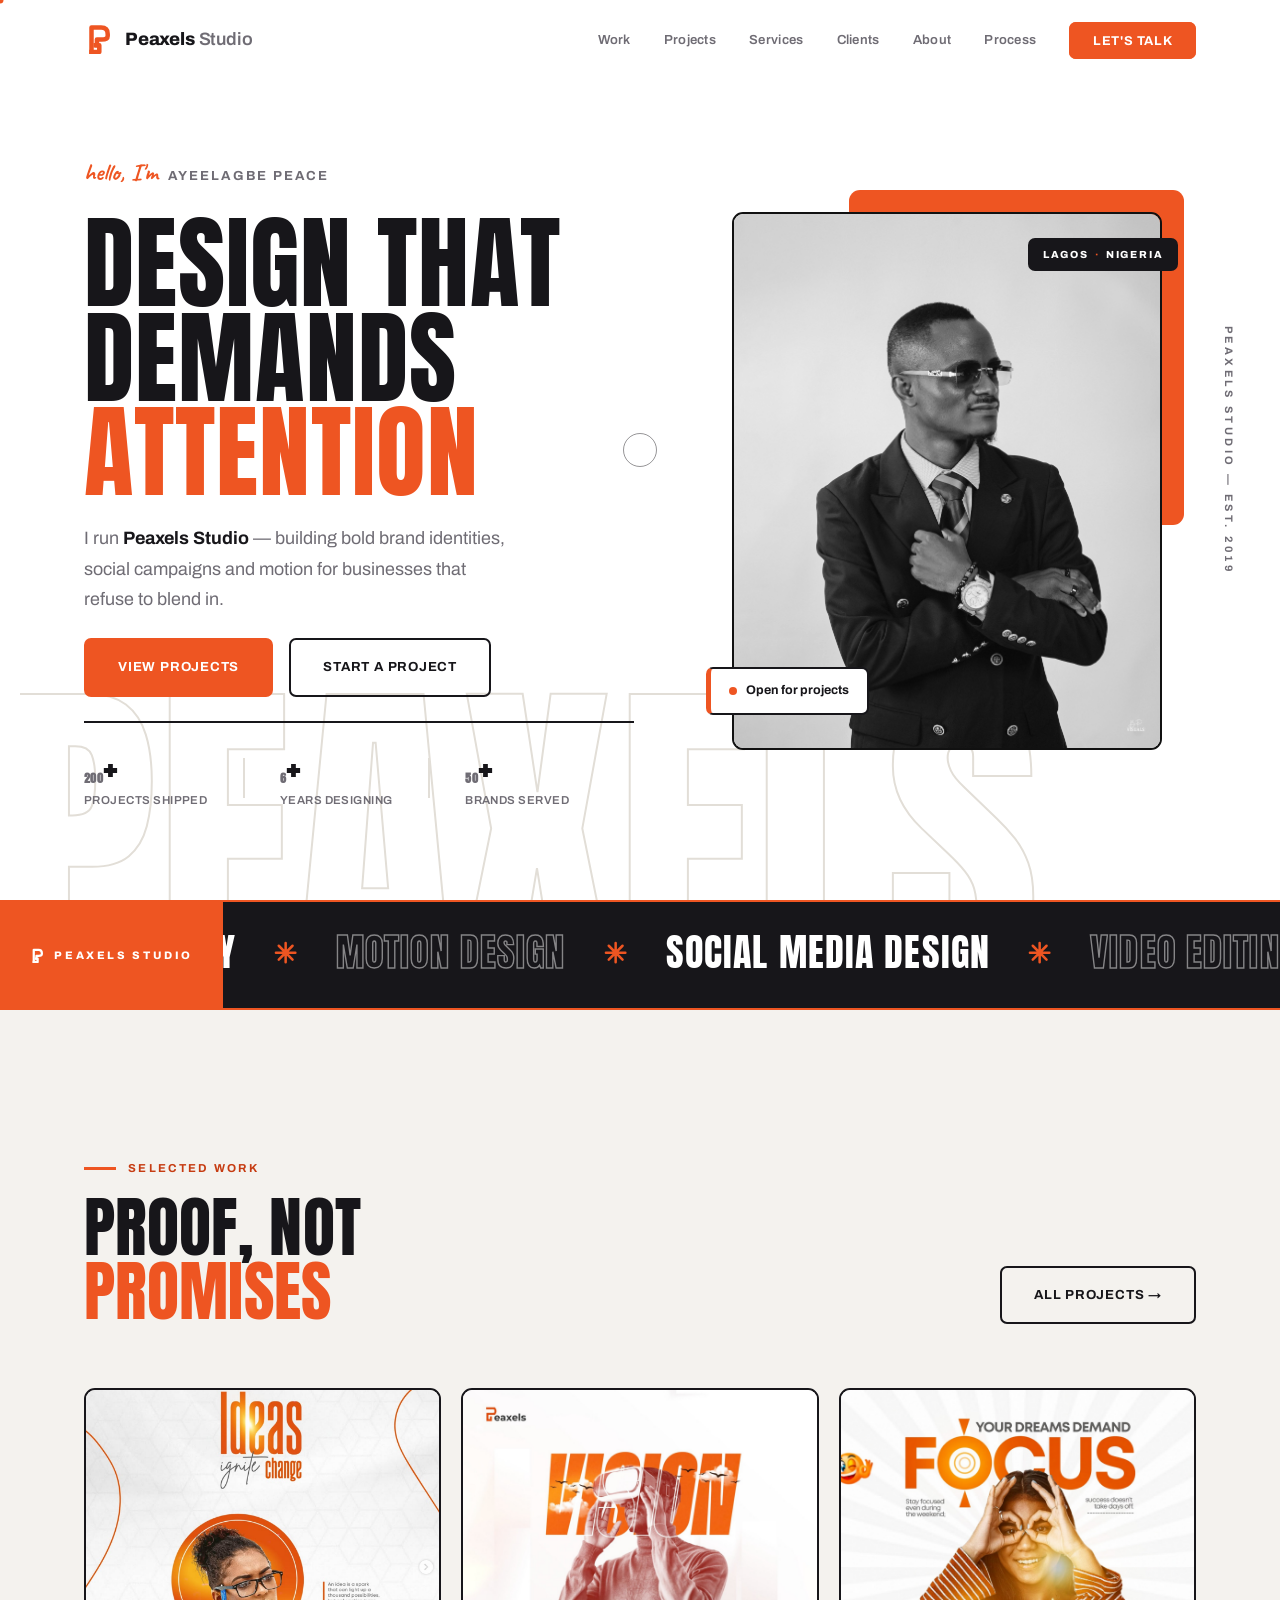
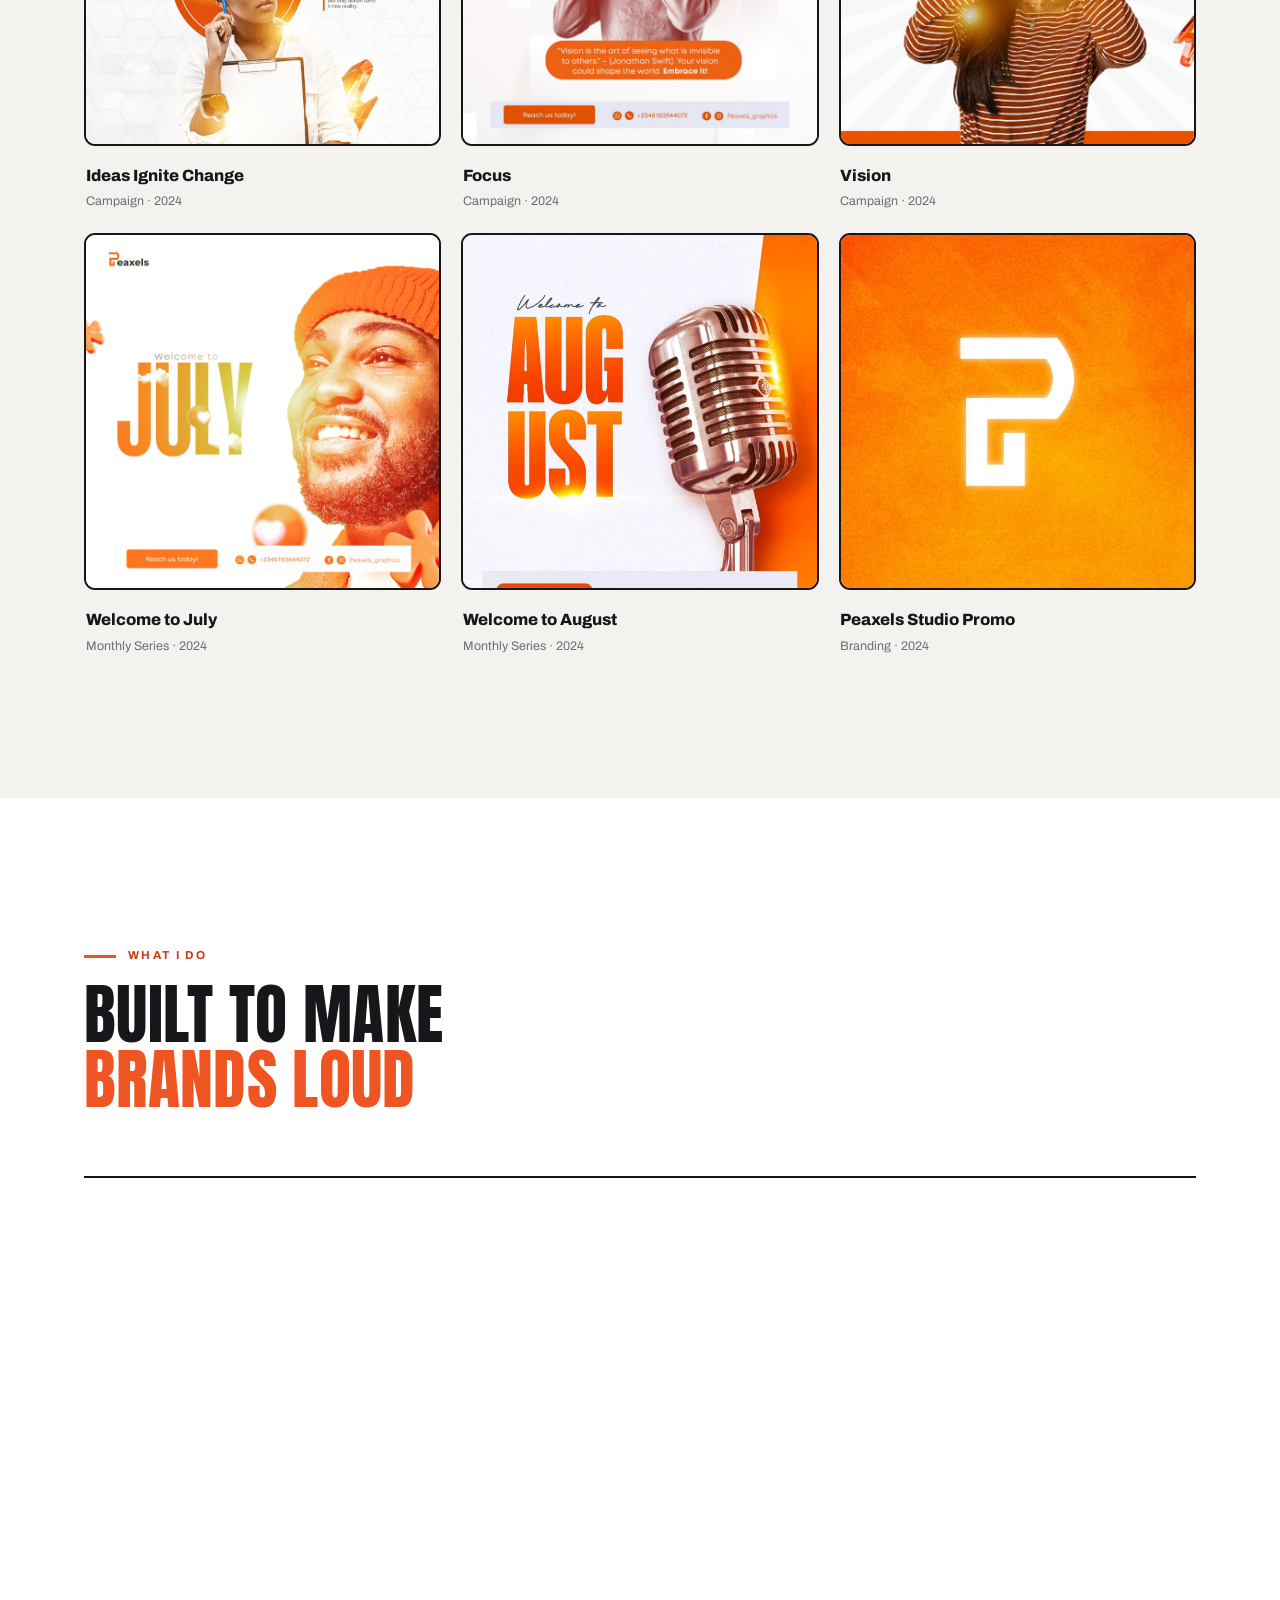
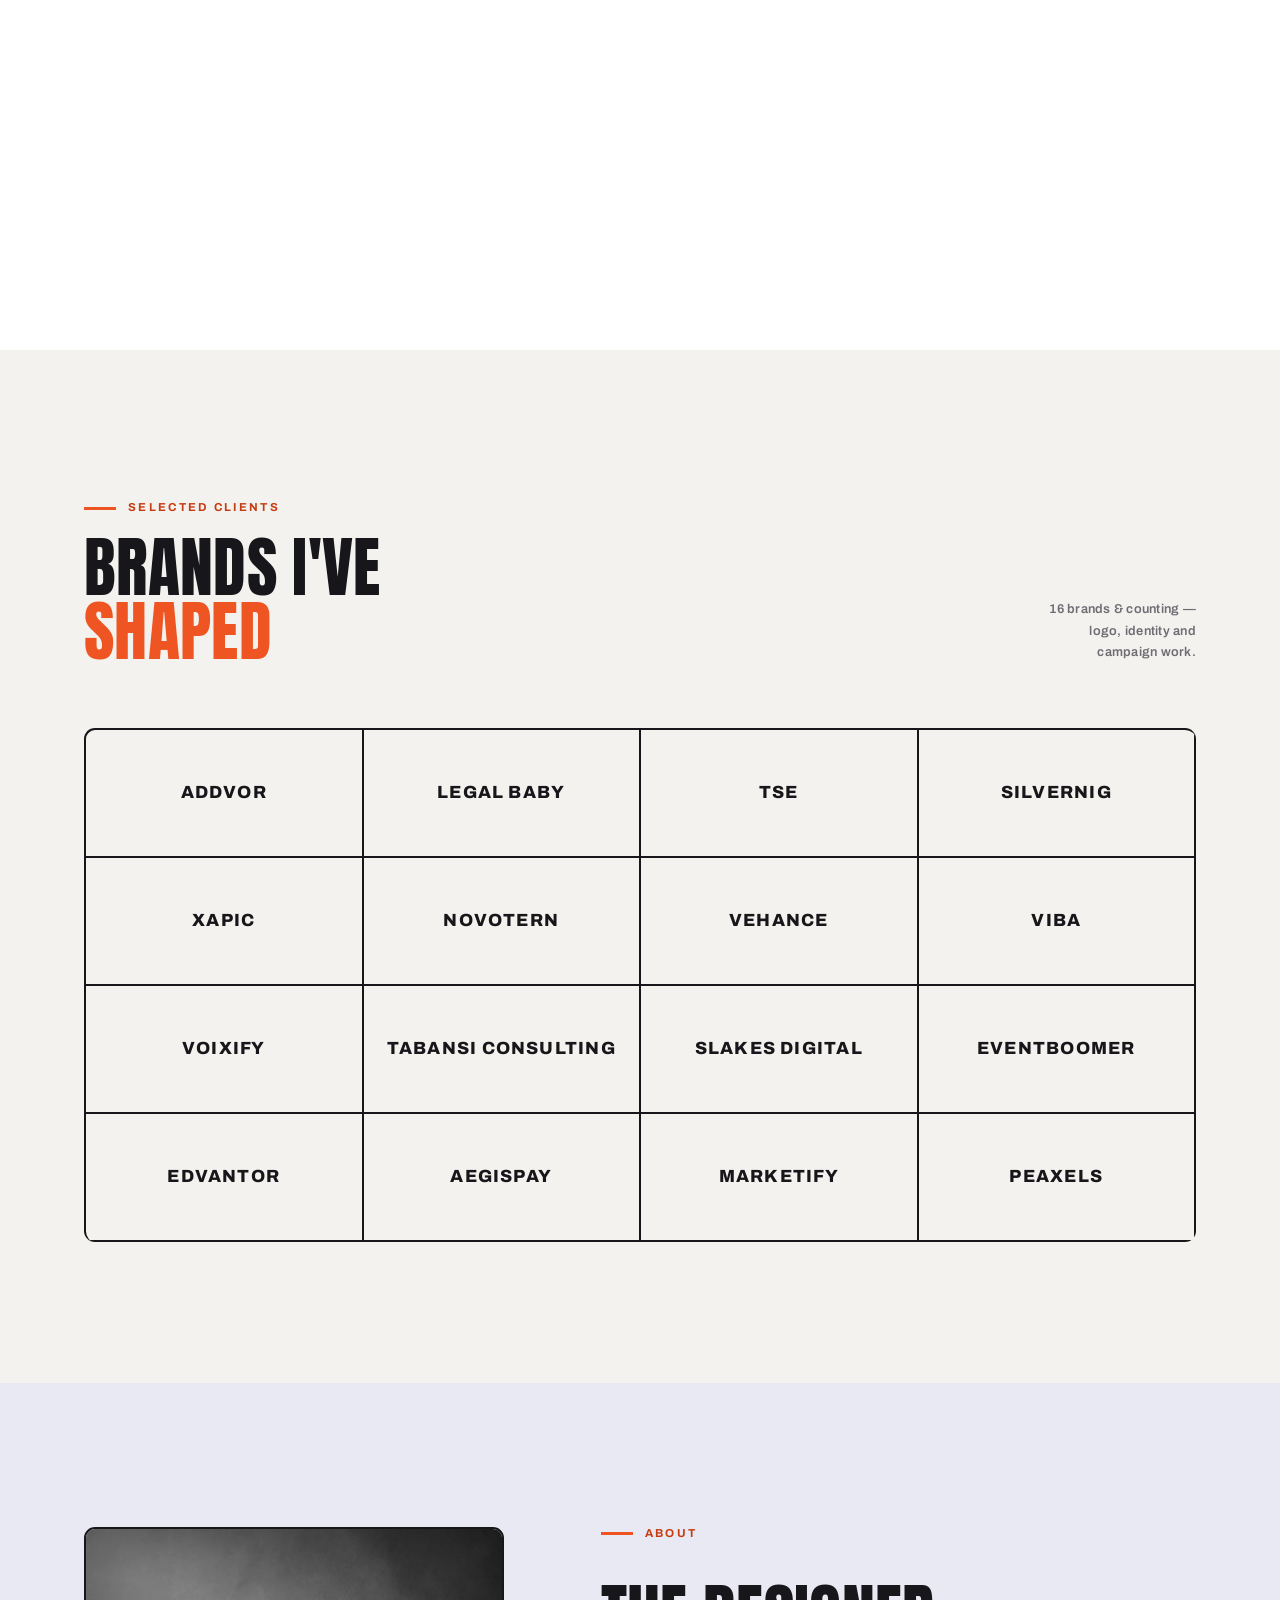
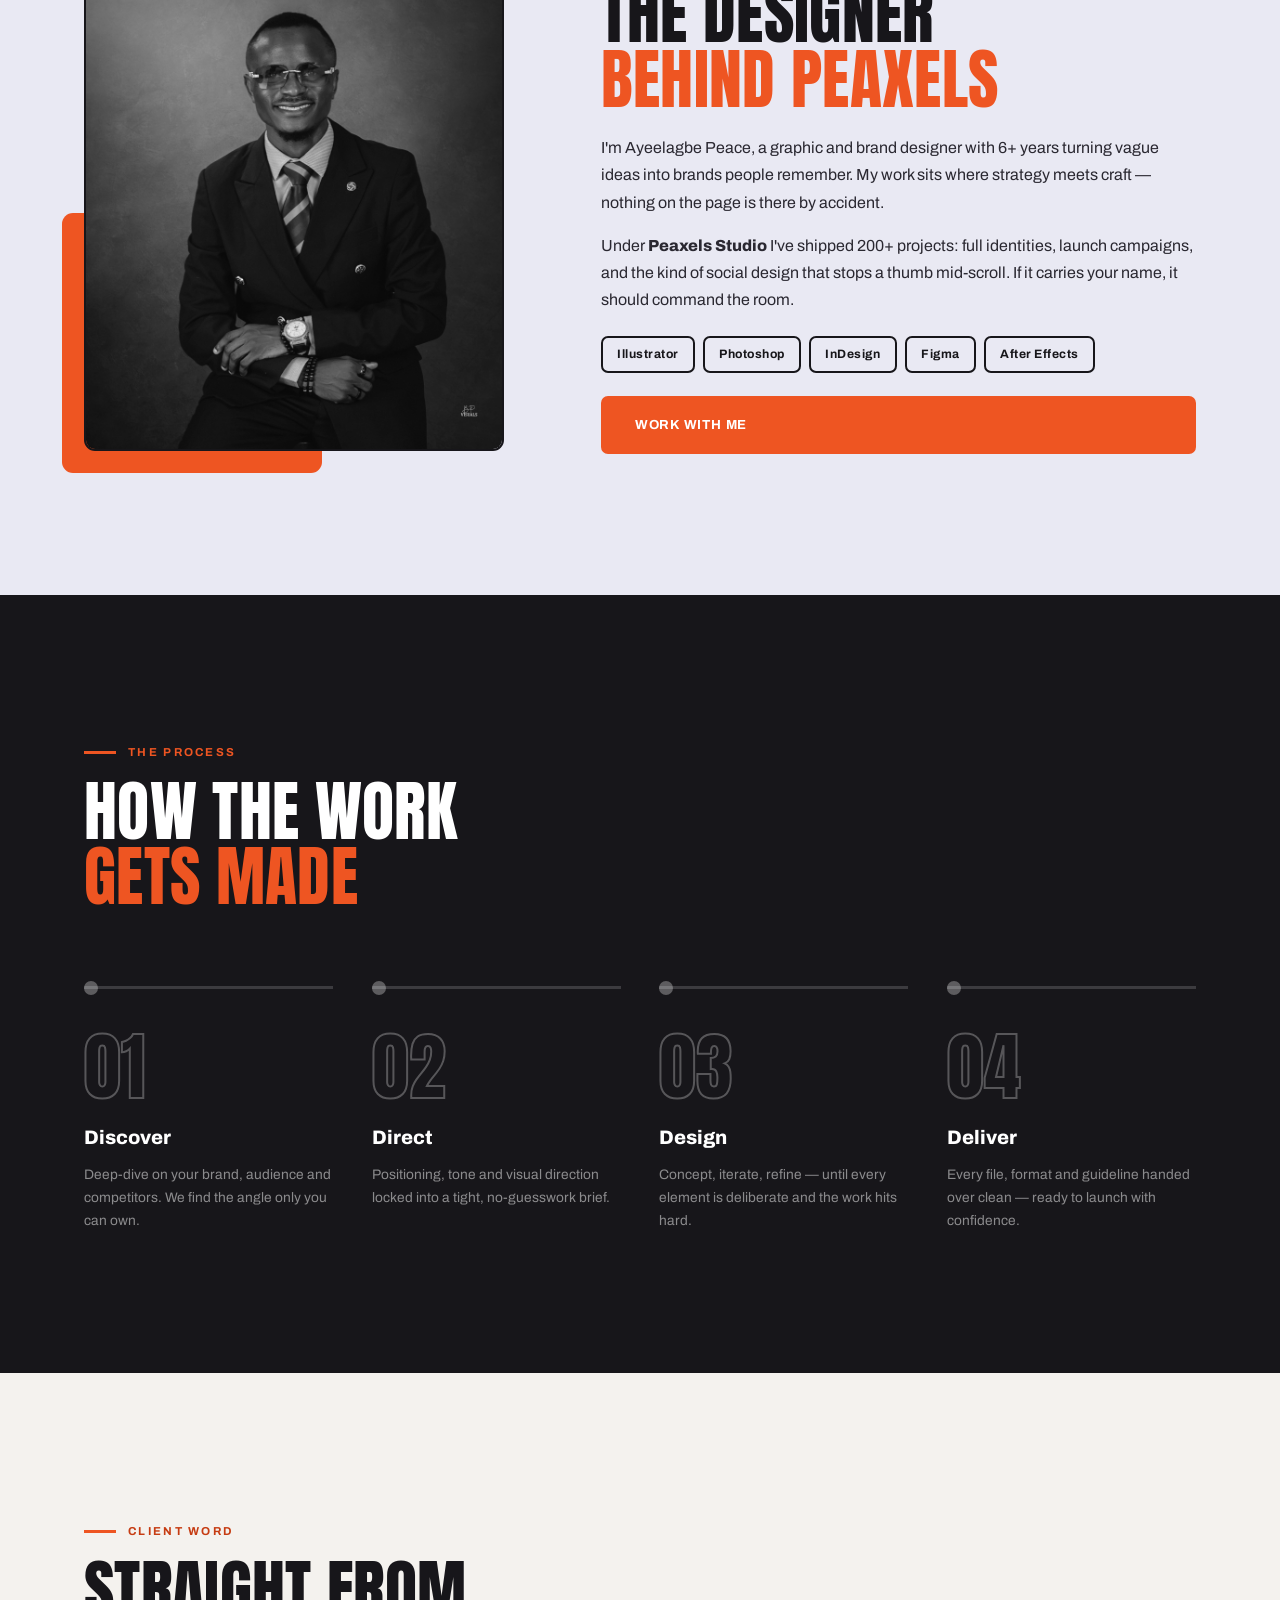
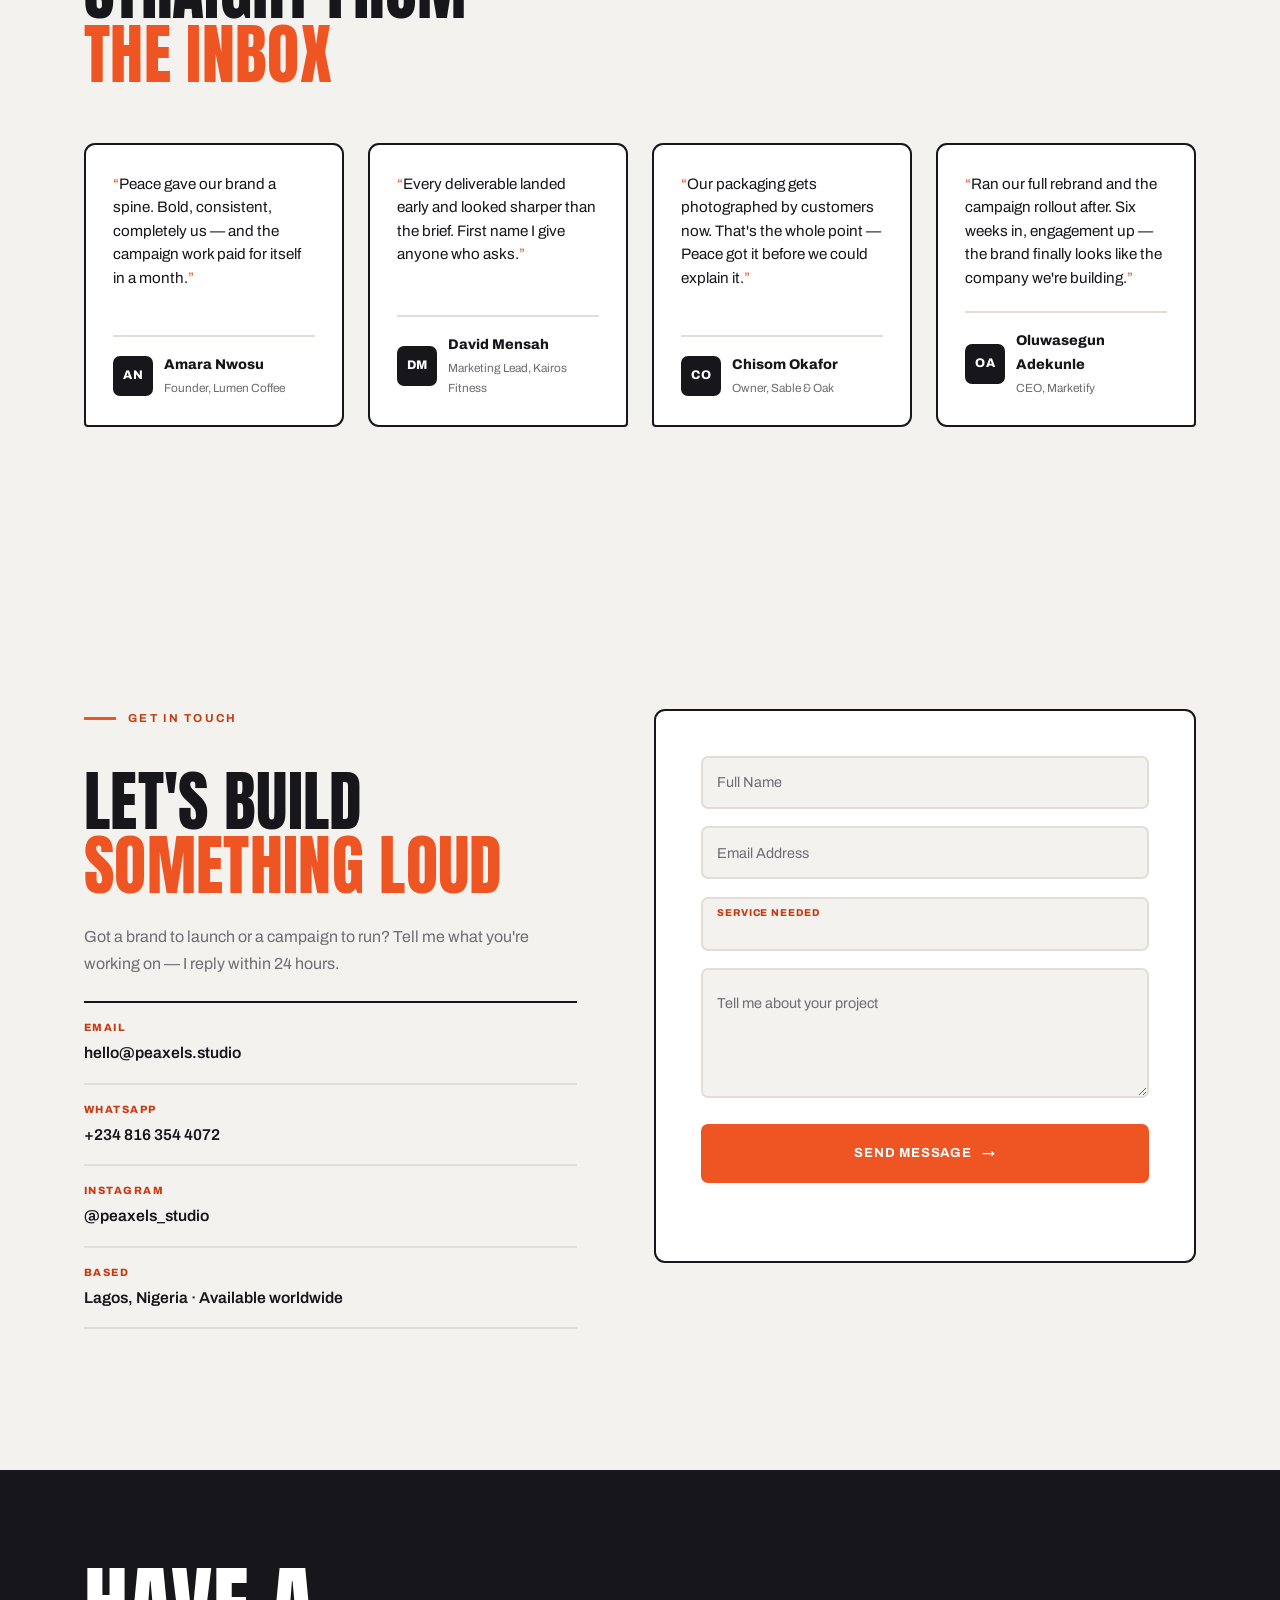
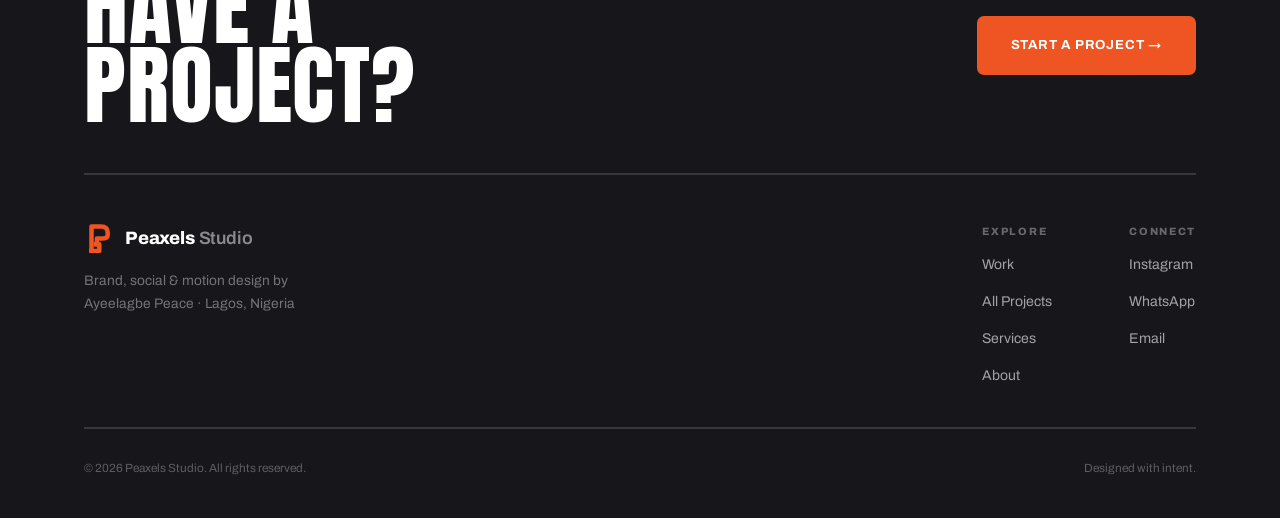
==== index.html @ ddd95caa "Add Selected Clients section — 16-brand wall + nav link" ====
<!DOCTYPE html>
<html lang="en">
<head>
  <meta charset="UTF-8" />
  <meta name="viewport" content="width=device-width, initial-scale=1.0" />
  <title>Peaxels Studio — Ayeelagbe Peace, Brand, Social &amp; Motion Designer</title>
  <meta name="description" content="Peaxels Studio is the design practice of Ayeelagbe Peace — brand identity, social media, motion design and video editing for brands that refuse to blend in. Lagos, Nigeria." />
  <meta name="keywords" content="graphic designer, brand identity, social media design, motion design, video editing, Peaxels Studio, Ayeelagbe Peace, Lagos, Nigeria" />
  <meta name="author" content="Ayeelagbe Peace" />
  <meta property="og:title" content="Peaxels Studio — Ayeelagbe Peace" />
  <meta property="og:description" content="Brand identity, social, motion and video for brands that refuse to blend in." />
  <meta property="og:type" content="website" />
  <meta name="theme-color" content="#17161A" />
  <link rel="preconnect" href="https://fonts.googleapis.com" />
  <link rel="preconnect" href="https://fonts.gstatic.com" crossorigin />
  <link href="https://fonts.googleapis.com/css2?family=Anton&family=Archivo:wght@400;500;600;700;800;900&family=Caveat:wght@600;700&display=swap" rel="stylesheet" />
  <link rel="stylesheet" href="style.css" />
</head>
<body>

  <!-- Custom Cursor -->
  <div class="cursor" id="cursor" aria-hidden="true"></div>
  <div class="cursor-ring" id="cursorRing" aria-hidden="true"></div>

  <a href="#work" class="skip-link">Skip to content</a>

  <!-- ═══════════════ NAVIGATION ═══════════════ -->
  <nav class="nav" id="nav" role="navigation" aria-label="Main navigation">
    <div class="nav-inner">
      <a href="index.html" class="brand" aria-label="Peaxels Studio home">
        <svg class="brand-mark" viewBox="0 0 100 100" fill="none" stroke="currentColor" stroke-width="15" stroke-linecap="square" stroke-linejoin="round" aria-hidden="true">
          <path d="M25 93 L25 12 L57 12 Q79 12 79 33 L79 40 Q79 52 58 52 L43 52 L43 71"/>
          <path d="M25 93 L51 93 L51 71 L39 71"/>
        </svg>
        <span class="brand-word">Peaxels<span class="brand-word-dim">&nbsp;Studio</span></span>
      </a>

      <ul class="nav-links" role="list">
        <li><a href="#work"     class="nav-link">Work</a></li>
        <li><a href="projects.html" class="nav-link">Projects</a></li>
        <li><a href="#services" class="nav-link">Services</a></li>
        <li><a href="#clients"  class="nav-link">Clients</a></li>
        <li><a href="#about"    class="nav-link">About</a></li>
        <li><a href="#process"  class="nav-link">Process</a></li>
        <li><a href="#contact"  class="nav-cta magnetic">Let's Talk</a></li>
      </ul>

      <button class="hamburger" id="navHamburger" aria-label="Toggle menu" aria-expanded="false">
        <span></span><span></span>
      </button>
    </div>
  </nav>

  <!-- Mobile Menu -->
  <div class="mobile-menu" id="mobileMenu" aria-hidden="true">
    <ul role="list">
      <li><a href="#work"     class="mob-link">Work</a></li>
      <li><a href="projects.html" class="mob-link">Projects</a></li>
      <li><a href="#services" class="mob-link">Services</a></li>
      <li><a href="#clients"  class="mob-link">Clients</a></li>
      <li><a href="#about"    class="mob-link">About</a></li>
      <li><a href="#process"  class="mob-link">Process</a></li>
      <li><a href="#contact"  class="mob-link">Contact</a></li>
    </ul>
    <div class="mob-footer">
      <a href="https://instagram.com/peaxels_studio" target="_blank" rel="noopener">Instagram</a>
      <a href="https://wa.me/2348163544072" target="_blank" rel="noopener">WhatsApp</a>
      <a href="#contact">Email</a>
    </div>
  </div>

  <!-- ═══════════════ HERO ═══════════════ -->
  <header class="hero" id="home">
    <span class="hero-watermark" aria-hidden="true">PEAXELS</span>
    <span class="hero-side" aria-hidden="true">PEAXELS STUDIO — EST. 2019</span>

    <div class="hero-left">
      <p class="hero-hi reveal"><span class="hi-script">hello, I'm</span> Ayeelagbe Peace</p>
      <h1 class="hero-title">
        <span class="line reveal-line" style="--i:0"><span>Design that</span></span>
        <span class="line reveal-line" style="--i:1"><span>demands</span></span>
        <span class="line line-fill reveal-line" style="--i:2"><span>attention</span></span>
      </h1>
      <p class="hero-desc reveal" style="--d:.55s">
        I run <strong>Peaxels Studio</strong> — building bold brand identities,
        social campaigns and motion for businesses that refuse to blend in.
      </p>
      <div class="hero-btns reveal" style="--d:.68s">
        <a href="projects.html" class="btn-solid magnetic">View Projects</a>
        <a href="#contact" class="btn-line magnetic">Start a Project</a>
      </div>
      <div class="hero-stats reveal" style="--d:.82s">
        <div class="hstat">
          <strong><span class="count" data-to="200">0</span>+</strong>
          <span>Projects Shipped</span>
        </div>
        <div class="hstat-div" aria-hidden="true"></div>
        <div class="hstat">
          <strong><span class="count" data-to="6">0</span>+</strong>
          <span>Years Designing</span>
        </div>
        <div class="hstat-div" aria-hidden="true"></div>
        <div class="hstat">
          <strong><span class="count" data-to="50">0</span>+</strong>
          <span>Brands Served</span>
        </div>
      </div>
    </div>

    <div class="hero-right reveal" style="--d:.35s">
      <div class="hero-photo-wrap">
        <div class="hero-block" aria-hidden="true"></div>
        <img src="images/ayee-hero.jpg" alt="Ayeelagbe Peace, founder of Peaxels Studio" class="hero-photo" loading="eager" width="600" height="750" />
        <div class="hero-tag">
          <span class="pulse-dot" aria-hidden="true"></span>
          <span>Open for projects</span>
        </div>
        <div class="hero-loc">LAGOS<span aria-hidden="true">·</span>NIGERIA</div>
      </div>
    </div>
  </header>

  <!-- ═══════════════ MARQUEE ═══════════════ -->
  <div class="marquee" aria-hidden="true">
    <span class="marquee-label">
      <svg viewBox="0 0 100 100" fill="none" stroke="currentColor" stroke-width="15" stroke-linecap="square" stroke-linejoin="round"><path d="M25 93 L25 12 L57 12 Q79 12 79 33 L79 40 Q79 52 58 52 L43 52 L43 71"/><path d="M25 93 L51 93 L51 71 L39 71"/></svg>
      Peaxels Studio
    </span>
    <div class="marquee-viewport">
      <div class="marquee-track">
        <span class="mq-item">Brand Identity</span>
        <svg class="mq-star" viewBox="0 0 24 24" fill="none" stroke="currentColor" stroke-width="2.6" stroke-linecap="round"><path d="M12 2v20M2 12h20M4.9 4.9l14.2 14.2M19.1 4.9 4.9 19.1"/></svg>
        <span class="mq-item mq-outline">Motion Design</span>
        <svg class="mq-star" viewBox="0 0 24 24" fill="none" stroke="currentColor" stroke-width="2.6" stroke-linecap="round"><path d="M12 2v20M2 12h20M4.9 4.9l14.2 14.2M19.1 4.9 4.9 19.1"/></svg>
        <span class="mq-item">Social Media Design</span>
        <svg class="mq-star" viewBox="0 0 24 24" fill="none" stroke="currentColor" stroke-width="2.6" stroke-linecap="round"><path d="M12 2v20M2 12h20M4.9 4.9l14.2 14.2M19.1 4.9 4.9 19.1"/></svg>
        <span class="mq-item mq-outline">Video Editing</span>
        <svg class="mq-star" viewBox="0 0 24 24" fill="none" stroke="currentColor" stroke-width="2.6" stroke-linecap="round"><path d="M12 2v20M2 12h20M4.9 4.9l14.2 14.2M19.1 4.9 4.9 19.1"/></svg>
        <span class="mq-item">Logo Animation</span>
        <svg class="mq-star" viewBox="0 0 24 24" fill="none" stroke="currentColor" stroke-width="2.6" stroke-linecap="round"><path d="M12 2v20M2 12h20M4.9 4.9l14.2 14.2M19.1 4.9 4.9 19.1"/></svg>
        <span class="mq-item mq-outline">Art Direction</span>
        <svg class="mq-star" viewBox="0 0 24 24" fill="none" stroke="currentColor" stroke-width="2.6" stroke-linecap="round"><path d="M12 2v20M2 12h20M4.9 4.9l14.2 14.2M19.1 4.9 4.9 19.1"/></svg>
        <span class="mq-item">Brand Films</span>
        <svg class="mq-star" viewBox="0 0 24 24" fill="none" stroke="currentColor" stroke-width="2.6" stroke-linecap="round"><path d="M12 2v20M2 12h20M4.9 4.9l14.2 14.2M19.1 4.9 4.9 19.1"/></svg>
        <span class="mq-item mq-outline">Kinetic Type</span>
        <svg class="mq-star" viewBox="0 0 24 24" fill="none" stroke="currentColor" stroke-width="2.6" stroke-linecap="round"><path d="M12 2v20M2 12h20M4.9 4.9l14.2 14.2M19.1 4.9 4.9 19.1"/></svg>

        <span class="mq-item">Brand Identity</span>
        <svg class="mq-star" viewBox="0 0 24 24" fill="none" stroke="currentColor" stroke-width="2.6" stroke-linecap="round"><path d="M12 2v20M2 12h20M4.9 4.9l14.2 14.2M19.1 4.9 4.9 19.1"/></svg>
        <span class="mq-item mq-outline">Motion Design</span>
        <svg class="mq-star" viewBox="0 0 24 24" fill="none" stroke="currentColor" stroke-width="2.6" stroke-linecap="round"><path d="M12 2v20M2 12h20M4.9 4.9l14.2 14.2M19.1 4.9 4.9 19.1"/></svg>
        <span class="mq-item">Social Media Design</span>
        <svg class="mq-star" viewBox="0 0 24 24" fill="none" stroke="currentColor" stroke-width="2.6" stroke-linecap="round"><path d="M12 2v20M2 12h20M4.9 4.9l14.2 14.2M19.1 4.9 4.9 19.1"/></svg>
        <span class="mq-item mq-outline">Video Editing</span>
        <svg class="mq-star" viewBox="0 0 24 24" fill="none" stroke="currentColor" stroke-width="2.6" stroke-linecap="round"><path d="M12 2v20M2 12h20M4.9 4.9l14.2 14.2M19.1 4.9 4.9 19.1"/></svg>
        <span class="mq-item">Logo Animation</span>
        <svg class="mq-star" viewBox="0 0 24 24" fill="none" stroke="currentColor" stroke-width="2.6" stroke-linecap="round"><path d="M12 2v20M2 12h20M4.9 4.9l14.2 14.2M19.1 4.9 4.9 19.1"/></svg>
        <span class="mq-item mq-outline">Art Direction</span>
        <svg class="mq-star" viewBox="0 0 24 24" fill="none" stroke="currentColor" stroke-width="2.6" stroke-linecap="round"><path d="M12 2v20M2 12h20M4.9 4.9l14.2 14.2M19.1 4.9 4.9 19.1"/></svg>
        <span class="mq-item">Brand Films</span>
        <svg class="mq-star" viewBox="0 0 24 24" fill="none" stroke="currentColor" stroke-width="2.6" stroke-linecap="round"><path d="M12 2v20M2 12h20M4.9 4.9l14.2 14.2M19.1 4.9 4.9 19.1"/></svg>
        <span class="mq-item mq-outline">Kinetic Type</span>
        <svg class="mq-star" viewBox="0 0 24 24" fill="none" stroke="currentColor" stroke-width="2.6" stroke-linecap="round"><path d="M12 2v20M2 12h20M4.9 4.9l14.2 14.2M19.1 4.9 4.9 19.1"/></svg>
      </div>
    </div>
  </div>

  <!-- ═══════════════ WORK ═══════════════ -->
  <section class="work section" id="work">
    <div class="container">
      <div class="section-head reveal">
        <div>
          <p class="kicker">Selected Work</p>
          <h2 class="section-title">Proof, not<br /><span class="fill">promises</span></h2>
        </div>
        <a href="projects.html" class="btn-line magnetic">All Projects →</a>
      </div>

      <div class="work-grid">

        <article class="wcard reveal" style="--d:.05s" data-project>
          <div class="wcard-art">
            <img src="images/projects/ideas-ignite-change.png" alt="Ideas Ignite Change — campaign poster by Peaxels Studio" loading="lazy" />
          </div>
          <div class="wcard-veil">
            <span class="wcard-tag">Social Media Design</span>
            <h3>Ideas Ignite Change</h3>
            <p>Type-led motivational poster from the Peaxels campaign series.</p>
            <span class="wcard-cta">View Project →</span>
          </div>
          <div class="wcard-meta"><h3>Ideas Ignite Change</h3><span>Campaign · 2024</span></div>
        </article>

        <article class="wcard reveal" style="--d:.1s" data-project>
          <div class="wcard-art">
            <img src="images/projects/focus.png" alt="Focus — your dreams demand focus, campaign poster" loading="lazy" />
          </div>
          <div class="wcard-veil">
            <span class="wcard-tag">Social Media Design</span>
            <h3>Your Dreams Demand Focus</h3>
            <p>Bold display lockup over a duotone photo composite.</p>
            <span class="wcard-cta">View Project →</span>
          </div>
          <div class="wcard-meta"><h3>Focus</h3><span>Campaign · 2024</span></div>
        </article>

        <article class="wcard reveal" style="--d:.15s" data-project>
          <div class="wcard-art">
            <img src="images/projects/vision.png" alt="Vision — concept campaign poster with type over image" loading="lazy" />
          </div>
          <div class="wcard-veil">
            <span class="wcard-tag">Social Media Design</span>
            <h3>Vision</h3>
            <p>Oversized masked headline, editorial photo treatment.</p>
            <span class="wcard-cta">View Project →</span>
          </div>
          <div class="wcard-meta"><h3>Vision</h3><span>Campaign · 2024</span></div>
        </article>

        <article class="wcard reveal" style="--d:.05s" data-project>
          <div class="wcard-art">
            <img src="images/projects/welcome-july.png" alt="Welcome to July — Peaxels monthly series poster" loading="lazy" />
          </div>
          <div class="wcard-veil">
            <span class="wcard-tag">Video Editing</span>
            <h3>Welcome to July</h3>
            <p>Monthly series artwork — duotone portrait, script + display type.</p>
            <span class="wcard-cta">View Project →</span>
          </div>
          <div class="wcard-meta"><h3>Welcome to July</h3><span>Monthly Series · 2024</span></div>
        </article>

        <article class="wcard reveal" style="--d:.1s" data-project>
          <div class="wcard-art">
            <img src="images/projects/welcome-august.png" alt="Welcome to August — Peaxels monthly series poster" loading="lazy" />
          </div>
          <div class="wcard-veil">
            <span class="wcard-tag">Video Editing</span>
            <h3>Welcome to August</h3>
            <p>Monthly series artwork — product hero, split colour field.</p>
            <span class="wcard-cta">View Project →</span>
          </div>
          <div class="wcard-meta"><h3>Welcome to August</h3><span>Monthly Series · 2024</span></div>
        </article>

        <article class="wcard reveal" style="--d:.15s" data-project>
          <div class="wcard-art">
            <img src="images/projects/peaxels-promo.jpg" alt="Peaxels Studio brand promo graphic" loading="lazy" />
          </div>
          <div class="wcard-veil">
            <span class="wcard-tag">Brand / Social</span>
            <h3>Peaxels Studio Promo</h3>
            <p>Studio identity applied to a social launch graphic.</p>
            <span class="wcard-cta">View Project →</span>
          </div>
          <div class="wcard-meta"><h3>Peaxels Studio Promo</h3><span>Branding · 2024</span></div>
        </article>

      </div>
    </div>
  </section>

  <!-- ═══════════════ SERVICES ═══════════════ -->
  <section class="services section" id="services">
    <div class="container">
      <div class="section-head reveal">
        <div>
          <p class="kicker">What I Do</p>
          <h2 class="section-title">Built to make<br /><span class="fill">brands loud</span></h2>
        </div>
      </div>

      <div class="svc-list">
        <div class="svc-row reveal" style="--d:.04s">
          <span class="svc-row-num">01</span>
          <h3 class="svc-row-name">Brand Identity Design</h3>
          <p class="svc-row-desc">Logo systems, colour, type and guidelines — a complete visual language that holds up everywhere.</p>
          <span class="svc-row-tags">Logo &amp; Marks · Brand Guidelines · Visual Systems</span>
          <svg class="svc-row-arw" viewBox="0 0 24 24" fill="none" stroke="currentColor" stroke-width="2.2" stroke-linecap="square" aria-hidden="true"><path d="M6 18 18 6M9 6h9v9"/></svg>
        </div>
        <div class="svc-row reveal" style="--d:.08s">
          <span class="svc-row-num">02</span>
          <h3 class="svc-row-name">Social Media Designs</h3>
          <p class="svc-row-desc">Scroll-stopping feed posts, carousels and campaign sets — bold type, sharp art direction, built for the platform.</p>
          <span class="svc-row-tags">Feed Posts · Carousels · Campaign Sets</span>
          <svg class="svc-row-arw" viewBox="0 0 24 24" fill="none" stroke="currentColor" stroke-width="2.2" stroke-linecap="square" aria-hidden="true"><path d="M6 18 18 6M9 6h9v9"/></svg>
        </div>
        <div class="svc-row reveal" style="--d:.12s">
          <span class="svc-row-num">03</span>
          <h3 class="svc-row-name">Motion Design</h3>
          <p class="svc-row-desc">Logo animations, kinetic type and animated posts that make the brand move with intent.</p>
          <span class="svc-row-tags">Logo Animation · Kinetic Type · Animated Posts</span>
          <svg class="svc-row-arw" viewBox="0 0 24 24" fill="none" stroke="currentColor" stroke-width="2.2" stroke-linecap="square" aria-hidden="true"><path d="M6 18 18 6M9 6h9v9"/></svg>
        </div>
        <div class="svc-row reveal" style="--d:.16s">
          <span class="svc-row-num">04</span>
          <h3 class="svc-row-name">Video Editing</h3>
          <p class="svc-row-desc">Reels, promos and brand films cut for rhythm and retention — sound, pace and polish.</p>
          <span class="svc-row-tags">Reels &amp; Shorts · Promo Edits · Brand Films</span>
          <svg class="svc-row-arw" viewBox="0 0 24 24" fill="none" stroke="currentColor" stroke-width="2.2" stroke-linecap="square" aria-hidden="true"><path d="M6 18 18 6M9 6h9v9"/></svg>
        </div>
      </div>
    </div>
  </section>

  <!-- ═══════════════ CLIENTS ═══════════════ -->
  <section class="clients section" id="clients">
    <div class="container">
      <div class="section-head reveal">
        <div>
          <p class="kicker">Selected Clients</p>
          <h2 class="section-title">Brands I've<br /><span class="fill">shaped</span></h2>
        </div>
        <p class="clients-note">16 brands &amp; counting — logo, identity and campaign work.</p>
      </div>

      <!-- swap each name for <a href="projects.html"><img src="images/clients/xxx.svg" alt="Xxx"></a> once logos are in -->
      <ul class="client-grid">
        <li class="client reveal">ADDVOR</li>
        <li class="client reveal">Legal Baby</li>
        <li class="client reveal">TSE</li>
        <li class="client reveal">Silvernig</li>
        <li class="client reveal">Xapic</li>
        <li class="client reveal">Novotern</li>
        <li class="client reveal">Vehance</li>
        <li class="client reveal">Viba</li>
        <li class="client reveal">Voixify</li>
        <li class="client reveal">Tabansi Consulting</li>
        <li class="client reveal">Slakes Digital</li>
        <li class="client reveal">Eventboomer</li>
        <li class="client reveal">Edvantor</li>
        <li class="client reveal">Aegispay</li>
        <li class="client reveal">Marketify</li>
        <li class="client reveal">Peaxels</li>
      </ul>
    </div>
  </section>

  <!-- ═══════════════ ABOUT ═══════════════ -->
  <section class="about section" id="about">
    <div class="container">
      <div class="about-grid">
        <div class="about-media reveal">
          <div class="about-frame">
            <img src="images/ayee-portrait.jpg" alt="Ayeelagbe Peace" loading="lazy" width="560" height="700" />
          </div>
          <div class="about-block" aria-hidden="true"></div>
        </div>
        <div class="about-text">
          <p class="kicker reveal">About</p>
          <h2 class="section-title reveal" style="--d:.05s">The designer<br /><span class="fill">behind Peaxels</span></h2>
          <div class="about-body reveal" style="--d:.12s">
            <p>
              I'm Ayeelagbe Peace, a graphic and brand designer with 6+ years turning
              vague ideas into brands people remember. My work sits where strategy
              meets craft — nothing on the page is there by accident.
            </p>
            <p>
              Under <strong>Peaxels Studio</strong> I've shipped 200+ projects: full
              identities, launch campaigns, and the kind of social design that stops
              a thumb mid-scroll. If it carries your name, it should command the room.
            </p>
          </div>
          <div class="tools reveal" style="--d:.18s">
            <span>Illustrator</span><span>Photoshop</span><span>InDesign</span><span>Figma</span><span>After Effects</span>
          </div>
          <a href="#contact" class="btn-solid magnetic reveal" style="--d:.24s">Work With Me</a>
        </div>
      </div>
    </div>
  </section>

  <!-- ═══════════════ PROCESS ═══════════════ -->
  <section class="process section" id="process">
    <div class="container">
      <p class="kicker reveal">The Process</p>
      <h2 class="section-title reveal" style="--d:.05s">How the work<br /><span class="fill">gets made</span></h2>

      <ol class="proc-flow">
        <li class="proc-node reveal" style="--d:.05s">
          <span class="proc-node-num">01</span>
          <h3>Discover</h3>
          <p>Deep-dive on your brand, audience and competitors. We find the angle only you can own.</p>
        </li>
        <li class="proc-node reveal" style="--d:.12s">
          <span class="proc-node-num">02</span>
          <h3>Direct</h3>
          <p>Positioning, tone and visual direction locked into a tight, no-guesswork brief.</p>
        </li>
        <li class="proc-node reveal" style="--d:.19s">
          <span class="proc-node-num">03</span>
          <h3>Design</h3>
          <p>Concept, iterate, refine — until every element is deliberate and the work hits hard.</p>
        </li>
        <li class="proc-node reveal" style="--d:.26s">
          <span class="proc-node-num">04</span>
          <h3>Deliver</h3>
          <p>Every file, format and guideline handed over clean — ready to launch with confidence.</p>
        </li>
      </ol>
    </div>
  </section>

  <!-- ═══════════════ TESTIMONIALS ═══════════════ -->
  <section class="testi section" id="testimonials">
    <div class="container">
      <p class="kicker reveal">Client Word</p>
      <h2 class="section-title reveal" style="--d:.05s">Straight from<br /><span class="fill">the inbox</span></h2>

      <div class="testi-wall">
        <figure class="bubble reveal" style="--d:.05s">
          <p>Peace gave our brand a spine. Bold, consistent, completely us — and the campaign work paid for itself in a month.</p>
          <figcaption>
            <span class="bubble-av" aria-hidden="true">AN</span>
            <span class="bubble-id"><strong>Amara Nwosu</strong><span>Founder, Lumen Coffee</span></span>
          </figcaption>
        </figure>

        <figure class="bubble reveal" style="--d:.1s">
          <p>Every deliverable landed early and looked sharper than the brief. First name I give anyone who asks.</p>
          <figcaption>
            <span class="bubble-av" aria-hidden="true">DM</span>
            <span class="bubble-id"><strong>David Mensah</strong><span>Marketing Lead, Kairos Fitness</span></span>
          </figcaption>
        </figure>

        <figure class="bubble reveal" style="--d:.15s">
          <p>Our packaging gets photographed by customers now. That's the whole point — Peace got it before we could explain it.</p>
          <figcaption>
            <span class="bubble-av" aria-hidden="true">CO</span>
            <span class="bubble-id"><strong>Chisom Okafor</strong><span>Owner, Sable &amp; Oak</span></span>
          </figcaption>
        </figure>

        <figure class="bubble reveal" style="--d:.2s">
          <p>Ran our full rebrand and the campaign rollout after. Six weeks in, engagement up — the brand finally looks like the company we're building.</p>
          <figcaption>
            <span class="bubble-av" aria-hidden="true">OA</span>
            <span class="bubble-id"><strong>Oluwasegun Adekunle</strong><span>CEO, Marketify</span></span>
          </figcaption>
        </figure>
      </div>
    </div>
  </section>

  <!-- ═══════════════ CONTACT ═══════════════ -->
  <section class="contact section" id="contact">
    <div class="container">
      <div class="contact-grid">
        <div class="contact-left">
          <p class="kicker reveal">Get In Touch</p>
          <h2 class="section-title reveal" style="--d:.05s">Let's build<br /><span class="fill">something loud</span></h2>
          <p class="contact-sub reveal" style="--d:.12s">
            Got a brand to launch or a campaign to run? Tell me what you're working on —
            I reply within 24 hours.
          </p>
          <div class="cinfo reveal" style="--d:.18s">
            <a href="mailto:hello@peaxels.studio" class="cinfo-row">
              <span class="cinfo-label">Email</span><span>hello@peaxels.studio</span>
            </a>
            <a href="https://wa.me/2348163544072" target="_blank" rel="noopener" class="cinfo-row">
              <span class="cinfo-label">WhatsApp</span><span>+234 816 354 4072</span>
            </a>
            <a href="https://instagram.com/peaxels_studio" target="_blank" rel="noopener" class="cinfo-row">
              <span class="cinfo-label">Instagram</span><span>@peaxels_studio</span>
            </a>
            <div class="cinfo-row">
              <span class="cinfo-label">Based</span><span>Lagos, Nigeria · Available worldwide</span>
            </div>
          </div>
        </div>

        <div class="contact-right reveal" style="--d:.15s">
          <form class="cform" id="contactForm" novalidate>
            <div class="cfg">
              <input type="text" id="fname" name="name" class="cinput" placeholder=" " required />
              <label for="fname">Full Name</label>
            </div>
            <div class="cfg">
              <input type="email" id="femail" name="email" class="cinput" placeholder=" " required />
              <label for="femail">Email Address</label>
            </div>
            <div class="cfg">
              <select id="fservice" name="service" class="cinput cselect" required>
                <option value="" disabled selected></option>
                <option value="brand">Brand Identity Design</option>
                <option value="social">Social Media Designs</option>
                <option value="motion">Motion Design</option>
                <option value="video">Video Editing</option>
                <option value="other">Something else</option>
              </select>
              <label for="fservice" class="lbl-up">Service Needed</label>
            </div>
            <div class="cfg">
              <textarea id="fmsg" name="message" class="cinput ctarea" placeholder=" " rows="5" required></textarea>
              <label for="fmsg">Tell me about your project</label>
            </div>
            <button type="submit" class="btn-solid btn-full magnetic" id="submitBtn">
              <span id="btnText">Send Message</span><span aria-hidden="true">→</span>
            </button>
            <p class="form-msg" id="formMsg" role="alert" aria-live="polite"></p>
          </form>
        </div>
      </div>
    </div>
  </section>

  <!-- ═══════════════ FOOTER ═══════════════ -->
  <footer class="footer" role="contentinfo">
    <div class="container">
      <div class="footer-cta">
        <h2 class="footer-big">HAVE A<br />PROJECT?</h2>
        <a href="#contact" class="btn-solid magnetic">Start a Project →</a>
      </div>
      <div class="footer-top">
        <div class="footer-brand">
          <a href="index.html" class="brand">
            <svg class="brand-mark" viewBox="0 0 100 100" fill="none" stroke="currentColor" stroke-width="15" stroke-linecap="square" stroke-linejoin="round" aria-hidden="true">
              <path d="M25 93 L25 12 L57 12 Q79 12 79 33 L79 40 Q79 52 58 52 L43 52 L43 71"/>
              <path d="M25 93 L51 93 L51 71 L39 71"/>
            </svg>
            <span class="brand-word">Peaxels<span class="brand-word-dim">&nbsp;Studio</span></span>
          </a>
          <p>Brand, social &amp; motion design by<br />Ayeelagbe Peace · Lagos, Nigeria</p>
        </div>
        <div class="footer-nav">
          <div class="fcol">
            <h4>Explore</h4>
            <a href="#work">Work</a>
            <a href="projects.html">All Projects</a>
            <a href="#services">Services</a>
            <a href="#about">About</a>
          </div>
          <div class="fcol">
            <h4>Connect</h4>
            <a href="https://instagram.com/peaxels_studio" target="_blank" rel="noopener">Instagram</a>
            <a href="https://wa.me/2348163544072" target="_blank" rel="noopener">WhatsApp</a>
            <a href="mailto:hello@peaxels.studio">Email</a>
          </div>
        </div>
      </div>
      <div class="footer-bottom">
        <span>© <span id="yr">2025</span> Peaxels Studio. All rights reserved.</span>
        <span>Designed with intent.</span>
      </div>
    </div>
  </footer>

  <script src="script.js"></script>
</body>
</html>
---- style.css ----
/* ══════════════════════════════════════════════════════════
   PEAXELS STUDIO — Ayeelagbe Peace
   style.css · v3 — solid colour, zero gradients, poster energy
══════════════════════════════════════════════════════════ */

/* ── 1. TOKENS ─────────────────────────────────────────── */
:root {
  --paper:      #FFFFFF;
  --bone:       #F4F2EE;   /* warm off-white surface */
  --haze:       #E9E9F3;   /* cool pale grey, from the brand layouts */
  --line:       #E2DED7;
  --line-soft:  #EEEBE5;
  --smoke:      #6F6C74;
  --ink:        #17161A;    /* near-black */
  --ink-soft:   #2A2831;
  --paper-dim:  rgba(255,255,255,.62);

  --orange:      #EE5522;   /* primary brand */
  --orange-deep: #C63C12;   /* hover / pressed / text-on-white */
  --orange-tint: #FCE6DC;   /* solid pale tint, NOT a gradient */

  --sans:    'Archivo', system-ui, -apple-system, 'Segoe UI', sans-serif;
  --poster:  'Anton', 'Archivo', Impact, sans-serif;
  --script:  'Caveat', 'Archivo', cursive;

  --max-w:  1240px;
  --pad:    clamp(1.25rem, 5vw, 4rem);
  --nav-h:  78px;

  --r:     11px;   /* cards & panels */
  --r-sm:  7px;    /* buttons, inputs, chips */

  --ease:  cubic-bezier(.16,1,.3,1);
  --t:     .45s var(--ease);
}

/* ── 2. RESET ──────────────────────────────────────────── */
*, *::before, *::after { box-sizing: border-box; margin: 0; padding: 0; }

html {
  font-size: 16px;
  scroll-behavior: smooth;
  scroll-padding-top: var(--nav-h);
  -webkit-font-smoothing: antialiased;
  text-rendering: optimizeLegibility;
}

body {
  font-family: var(--sans);
  background: var(--paper);
  color: var(--ink);
  line-height: 1.7;
  overflow-x: hidden;
}
body.cursor-on { cursor: none; }

img { display: block; max-width: 100%; height: auto; }
a { color: inherit; text-decoration: none; }
ul, ol { list-style: none; }
button { background: none; border: none; font: inherit; color: inherit; cursor: pointer; }
body.cursor-on button, body.cursor-on a { cursor: none; }
::selection { background: var(--orange); color: #fff; }

.skip-link {
  position: fixed; top: -100px; left: 12px; z-index: 999;
  background: var(--ink); color: #fff; padding: .7rem 1.1rem;
  font-size: .8rem; font-weight: 600; border-radius: 4px;
}
.skip-link:focus { top: 12px; }

:focus-visible { outline: 2px solid var(--orange); outline-offset: 3px; }

/* ── 3. CURSOR ─────────────────────────────────────────── */
.cursor, .cursor-ring { display: none; }
body.cursor-on .cursor,
body.cursor-on .cursor-ring { display: block; }

.cursor {
  position: fixed; top: 0; left: 0;
  width: 7px; height: 7px;
  background: var(--orange);
  border-radius: 50%;
  pointer-events: none; z-index: 9999;
  transform: translate(-50%,-50%);
  transition: width .2s var(--ease), height .2s var(--ease);
}
.cursor-ring {
  position: fixed; top: 0; left: 0;
  width: 34px; height: 34px;
  border: 1.5px solid var(--ink);
  border-radius: 50%;
  pointer-events: none; z-index: 9998;
  transform: translate(-50%,-50%);
  opacity: .45;
  transition: width .35s var(--ease), height .35s var(--ease), border-color .3s, opacity .3s;
}
body.cursor-on:has(a:hover, button:hover, .magnetic:hover, .wcard:hover, .acard:hover) .cursor { width: 0; height: 0; }
body.cursor-on:has(a:hover, button:hover, .magnetic:hover, .wcard:hover, .acard:hover) .cursor-ring {
  width: 56px; height: 56px; border-color: var(--orange); opacity: 1;
}

/* ── 4. REVEAL ─────────────────────────────────────────── */
.reveal {
  opacity: 0;
  transform: translateY(30px);
  transition: opacity .7s var(--ease), transform .7s var(--ease);
  transition-delay: var(--d, 0s);
}
.reveal.visible { opacity: 1; transform: none; }

.reveal-line { display: block; overflow: hidden; }
.reveal-line > span {
  display: block;
  transform: translateY(105%);
  transition: transform .85s var(--ease);
  transition-delay: calc(var(--i,0) * .12s + .1s);
}
.reveal-line.visible > span { transform: none; }

@media (prefers-reduced-motion: reduce) {
  * { animation-duration: .001s !important; transition-duration: .001s !important; }
  .reveal { opacity: 1; transform: none; }
  .reveal-line > span { transform: none; }
}

/* ── 5. SHARED TYPE ────────────────────────────────────── */
.kicker {
  display: inline-flex; align-items: center; gap: 12px;
  font-size: .72rem; font-weight: 700;
  letter-spacing: .2em; text-transform: uppercase;
  color: var(--orange-deep);
  margin-bottom: 1.1rem;
}
.kicker::before {
  content: ''; width: 32px; height: 3px; background: var(--orange); flex-shrink: 0;
}

.section-title, .arc-title {
  font-family: var(--poster);
  font-weight: 400;
  font-size: clamp(2.4rem, 5.4vw, 4.1rem);
  line-height: .98;
  letter-spacing: .005em;
  text-transform: uppercase;
  color: var(--ink);
}
.section-title .fill, .arc-title .fill,
.hero-title .line-fill > span { color: var(--orange); }

/* ── 6. LAYOUT ─────────────────────────────────────────── */
.container { max-width: var(--max-w); margin: 0 auto; padding: 0 var(--pad); }
.section { padding: clamp(4.5rem, 11vw, 9rem) 0; }

.section-head {
  display: flex; justify-content: space-between; align-items: flex-end;
  gap: 2rem; margin-bottom: clamp(2.5rem, 5vw, 4rem);
}

/* ── 7. BUTTONS ────────────────────────────────────────── */
.btn-solid, .btn-line {
  display: inline-flex; align-items: center; gap: 10px;
  padding: 1rem 2rem;
  font-size: .82rem; font-weight: 700;
  letter-spacing: .06em; text-transform: uppercase;
  border: 2px solid var(--orange);
  border-radius: var(--r-sm);
  transition: background var(--t), color var(--t), border-color var(--t), transform .3s var(--ease);
  white-space: nowrap;
}
.btn-solid { background: var(--orange); color: #fff; }
.btn-solid:hover { background: var(--orange-deep); border-color: var(--orange-deep); transform: translateY(-3px); }
.btn-line { background: transparent; color: var(--ink); border-color: var(--ink); }
.btn-line:hover { background: var(--ink); color: #fff; transform: translateY(-3px); }
.btn-full { width: 100%; justify-content: center; }

/* ── 8. NAV ────────────────────────────────────────────── */
.nav {
  position: fixed; inset: 0 0 auto 0;
  height: var(--nav-h); z-index: 100;
  transition: background .35s, box-shadow .35s, transform .4s var(--ease);
}
.nav.solid { background: var(--paper); box-shadow: 0 1px 0 var(--line); }
.nav.hidden { transform: translateY(-100%); }

.nav-inner {
  display: flex; align-items: center; justify-content: space-between;
  height: 100%; max-width: var(--max-w); margin: 0 auto; padding: 0 var(--pad);
}

.brand { display: inline-flex; align-items: center; gap: 11px; color: var(--ink); }
.brand-mark { width: 30px; height: 30px; color: var(--orange); flex-shrink: 0; }
.brand-word {
  font-family: var(--sans); font-weight: 800;
  font-size: 1.12rem; letter-spacing: -.01em;
}
.brand-word-dim { color: var(--smoke); font-weight: 600; }

.nav-links { display: flex; align-items: center; gap: clamp(1.4rem, 2.6vw, 2.4rem); }
.nav-link {
  font-size: .82rem; font-weight: 600; letter-spacing: .02em;
  color: var(--smoke); position: relative; transition: color .3s;
}
.nav-link::after {
  content: ''; position: absolute; left: 0; bottom: -6px;
  width: 0; height: 2px; background: var(--orange); transition: width .35s var(--ease);
}
.nav-link:hover, .nav-link.active { color: var(--ink); }
.nav-link:hover::after, .nav-link.active::after { width: 100%; }

.nav-cta {
  padding: .62rem 1.35rem;
  background: var(--orange); color: #fff;
  font-size: .8rem; font-weight: 700; letter-spacing: .05em; text-transform: uppercase;
  border: 2px solid var(--orange); border-radius: var(--r-sm);
  transition: background .3s, transform .3s;
}
.nav-cta:hover { background: var(--orange-deep); border-color: var(--orange-deep); transform: translateY(-2px); }

.hamburger {
  display: none; flex-direction: column; gap: 6px;
  width: 34px; height: 34px; justify-content: center; align-items: flex-end;
}
.hamburger span { display: block; width: 26px; height: 2px; background: var(--ink); transition: transform .4s var(--ease), opacity .3s, width .3s; }
.hamburger.open span:first-child { transform: translateY(4px) rotate(45deg); }
.hamburger.open span:last-child  { transform: translateY(-4px) rotate(-45deg); }

/* ── 9. MOBILE MENU ────────────────────────────────────── */
.mobile-menu {
  position: fixed; inset: 0; z-index: 99;
  background: var(--ink); color: #fff;
  display: flex; flex-direction: column; justify-content: center;
  padding: var(--pad);
  transform: translateX(100%);
  transition: transform .5s var(--ease);
}
.mobile-menu.open { transform: none; }
.mob-link {
  display: block;
  font-family: var(--poster); text-transform: uppercase;
  font-size: clamp(2.2rem, 9vw, 3.6rem); line-height: 1.28;
  color: rgba(255,255,255,.82); transition: color .3s, padding-left .3s;
}
.mob-link:hover { color: var(--orange); padding-left: 12px; }
.mob-footer { margin-top: 2.5rem; display: flex; gap: 1.8rem; flex-wrap: wrap; }
.mob-footer a {
  font-size: .74rem; letter-spacing: .14em; text-transform: uppercase;
  color: rgba(255,255,255,.4); transition: color .3s;
}
.mob-footer a:hover { color: var(--orange); }

/* ── 10. HERO ──────────────────────────────────────────── */
.hero {
  position: relative;
  min-height: 100svh;
  display: grid; grid-template-columns: 1.05fr .95fr;
  align-items: center; gap: clamp(2rem, 5vw, 5rem);
  max-width: var(--max-w); margin: 0 auto;
  padding: calc(var(--nav-h) + 3rem) var(--pad) 4rem;
  overflow: hidden;
}
.hero-watermark {
  position: absolute; left: -.06em; bottom: -.22em;
  font-family: var(--poster); text-transform: uppercase;
  font-size: clamp(9rem, 26vw, 22rem); line-height: .8;
  color: transparent;
  -webkit-text-stroke: 2px var(--line);
  pointer-events: none; z-index: 0; user-select: none;
}
.hero-side {
  position: absolute; right: calc(var(--pad) * .35); top: 50%;
  writing-mode: vertical-rl;
  transform: translateY(-50%);
  font-size: .68rem; font-weight: 700; letter-spacing: .32em;
  color: var(--smoke); text-transform: uppercase;
  z-index: 2;
}
.hero-left { position: relative; z-index: 2; display: flex; flex-direction: column; gap: 1.5rem; }

.hero-hi {
  font-size: .82rem; font-weight: 700; letter-spacing: .16em; text-transform: uppercase;
  color: var(--smoke); display: flex; align-items: baseline; gap: 10px;
}
.hi-script {
  font-family: var(--script); font-size: 1.5rem; font-weight: 700;
  letter-spacing: 0; text-transform: none; color: var(--orange);
}

.hero-title {
  font-family: var(--poster); font-weight: 400;
  font-size: clamp(3rem, 8.4vw, 6.4rem);
  line-height: .92; letter-spacing: .01em; text-transform: uppercase;
  color: var(--ink);
}
.hero-title .line { display: block; }

.hero-desc {
  font-size: clamp(1rem, 1.4vw, 1.12rem);
  line-height: 1.7; color: var(--smoke); max-width: 430px;
}
.hero-desc strong { color: var(--ink); font-weight: 700; }

.hero-btns { display: flex; gap: 1rem; flex-wrap: wrap; }

.hero-stats {
  display: flex; align-items: center; gap: clamp(1.2rem, 3vw, 2.2rem);
  padding-top: 1.4rem; border-top: 2px solid var(--ink);
}
.hstat { display: flex; flex-direction: column; gap: 4px; }
.hstat strong {
  font-family: var(--poster); font-weight: 400;
  font-size: clamp(1.9rem, 3.4vw, 2.6rem); line-height: 1; color: var(--ink);
}
.hstat span { font-size: .72rem; font-weight: 600; letter-spacing: .04em; color: var(--smoke); text-transform: uppercase; }
.hstat-div { width: 2px; height: 40px; background: var(--line); }

.hero-right { position: relative; z-index: 2; display: flex; justify-content: center; }
.hero-photo-wrap { position: relative; width: min(430px, 100%); }
.hero-block {
  position: absolute; inset: -1.4rem -1.4rem auto auto;
  width: 78%; aspect-ratio: 1;
  background: var(--orange);
  border-radius: var(--r);
  z-index: 0;
}
.hero-photo {
  position: relative; z-index: 1;
  width: 100%; aspect-ratio: 4/5; object-fit: cover; object-position: center 15%;
  border: 2px solid var(--ink);
  border-radius: var(--r);
  filter: grayscale(100%) contrast(1.05);
  transition: filter .5s var(--ease);
}
.hero-photo-wrap:hover .hero-photo { filter: grayscale(0%); }
.hero-tag {
  position: absolute; z-index: 2; left: -1.6rem; bottom: 2.2rem;
  display: flex; align-items: center; gap: 9px;
  background: var(--paper); color: var(--ink);
  padding: .7rem 1.1rem; font-size: .78rem; font-weight: 700;
  border: 2px solid var(--ink); border-left: 5px solid var(--orange);
  border-radius: var(--r-sm);
}
.pulse-dot { width: 8px; height: 8px; border-radius: 50%; background: var(--orange); animation: pulse 2s ease-in-out infinite; }
@keyframes pulse {
  0%,100% { box-shadow: 0 0 0 0 rgba(238,85,34,.45); }
  50%     { box-shadow: 0 0 0 7px rgba(238,85,34,0); }
}
.hero-loc {
  position: absolute; z-index: 2; right: -1rem; top: 1.6rem;
  display: flex; gap: 6px;
  background: var(--ink); color: #fff;
  padding: .5rem .9rem; font-size: .64rem; font-weight: 800; letter-spacing: .18em;
  border-radius: var(--r-sm);
}
.hero-loc span { color: var(--orange); }

/* ── 11. MARQUEE ───────────────────────────────────────── */
.marquee {
  position: relative;
  background: var(--ink);
  border-block: 2px solid var(--orange);
  overflow: hidden;
}
.marquee-label {
  position: absolute; left: 0; top: 0; bottom: 0; z-index: 3;
  display: flex; align-items: center; gap: 9px;
  padding: 0 clamp(1rem, 3vw, 1.9rem);
  background: var(--orange); color: #fff;
  font-weight: 800; font-size: .68rem; letter-spacing: .24em; text-transform: uppercase;
  white-space: nowrap;
}
.marquee-label svg { width: 15px; height: 15px; }
.marquee-viewport { overflow: hidden; padding: clamp(1.35rem, 3.4vw, 2rem) 0; }
.marquee-track {
  display: inline-flex; align-items: center; gap: clamp(1.4rem, 3vw, 2.7rem);
  white-space: nowrap;
  font-family: var(--poster); text-transform: uppercase;
  font-size: clamp(1.4rem, 3.4vw, 2.35rem);
  letter-spacing: .03em; line-height: 1;
  color: #fff;
  animation: marquee 40s linear infinite;
  will-change: transform;
}
.marquee:hover .marquee-track { animation-play-state: paused; }
.mq-item { flex-shrink: 0; }
.mq-outline {
  color: transparent;
  -webkit-text-stroke: 1.4px rgba(255, 255, 255, .48);
}
.mq-star {
  flex-shrink: 0;
  width: .62em; height: .62em;
  color: var(--orange);
  animation: mq-spin 7s linear infinite;
}
.marquee:hover .mq-star { animation-play-state: paused; }
@keyframes mq-spin { to { transform: rotate(1turn); } }
@keyframes marquee { from { transform: translateX(0); } to { transform: translateX(-50%); } }
@media (max-width: 680px) {
  .marquee-label { display: none; }
}
@media (prefers-reduced-motion: reduce) {
  .marquee-track, .mq-star { animation: none; }
}

/* ── 12. WORK ──────────────────────────────────────────── */
.work { background: var(--bone); }

.work-grid {
  display: grid; grid-template-columns: repeat(3, 1fr); gap: 1.25rem;
}
.wcard { position: relative; cursor: pointer; }
.wcard-wide { grid-column: span 2; }

.wcard-art, .acard-art {
  position: relative; overflow: hidden;
  aspect-ratio: 1/1;
  border: 2px solid var(--ink);
  border-radius: var(--r);
  display: flex; flex-direction: column; align-items: center; justify-content: center;
  gap: .5rem; text-align: center; padding: 1.5rem;
  transition: transform .6s var(--ease);
}
.wcard-art > img, .acard-art > img {
  position: absolute; inset: 0;
  width: 100%; height: 100%;
  object-fit: cover; object-position: center;
  padding: 0;
}
.wcard:hover .wcard-art { transform: scale(1.015); }

.wcard-veil {
  position: absolute; inset: 0; z-index: 3;
  background: var(--ink);
  border-radius: var(--r);
  display: flex; flex-direction: column; justify-content: flex-end;
  padding: 2rem;
  opacity: 0; transition: opacity .4s var(--ease);
}
.wcard:hover .wcard-veil { opacity: 1; }
.wcard-veil > * { transform: translateY(14px); transition: transform .4s var(--ease); }
.wcard:hover .wcard-veil > * { transform: none; }
.wcard-tag { font-size: .64rem; font-weight: 800; letter-spacing: .16em; text-transform: uppercase; color: var(--orange); margin-bottom: .5rem; }
.wcard-veil h3 { font-family: var(--poster); font-weight: 400; font-size: 1.7rem; text-transform: uppercase; color: #fff; margin-bottom: .4rem; }
.wcard-veil p { font-size: .86rem; color: rgba(255,255,255,.62); margin-bottom: 1.1rem; max-width: 34ch; }
.wcard-cta { font-size: .78rem; font-weight: 700; letter-spacing: .05em; text-transform: uppercase; color: var(--orange); }

.wcard-meta { padding: 1rem .1rem 0; }
.wcard-meta h3 { font-family: var(--sans); font-weight: 800; font-size: 1.02rem; }
.wcard-meta span { display: block; margin-top: 2px; font-size: .78rem; color: var(--smoke); }

/* ── Poster-art compositions (all solid fills) ─────────── */
.pa-kick { font-size: .62rem; font-weight: 800; letter-spacing: .22em; text-transform: uppercase; color: var(--orange); }
.pa-word {
  font-family: var(--poster); font-weight: 400; text-transform: uppercase;
  font-size: clamp(2.6rem, 7vw, 5rem); line-height: .9; letter-spacing: .02em; color: var(--ink);
}
.pa-word.sm { font-size: clamp(2.2rem, 6vw, 4rem); }
.pa-word.big { font-size: clamp(3rem, 8vw, 5.6rem); }
.pa-rule { width: 64px; height: 4px; background: var(--orange); }
.pa-rule.light { background: #fff; }
.pa-sub { font-size: .6rem; font-weight: 700; letter-spacing: .3em; text-transform: uppercase; color: var(--smoke); }
.pa-sub.light { color: rgba(255,255,255,.66); }
.pa-mono { font-family: var(--poster); font-size: clamp(3.4rem, 9vw, 6rem); line-height: .85; color: var(--orange); }
.pa-mono.light { color: #fff; }
.pa-wordmark { font-family: var(--sans); font-weight: 800; font-size: clamp(1.1rem,2.6vw,1.6rem); letter-spacing: .42em; color: var(--ink); }
.pa-wordmark.light { color: #fff; }
.pa-script { font-family: var(--script); font-weight: 700; font-size: 1.7rem; color: var(--orange); }

.pa-1  { background: var(--haze); }
.pa-2  { background: var(--bone); }
.pa-3  { background: var(--ink); }
.pa-3 .pa-word.sm { color: #fff; }
.pa-4  { background: var(--orange); }
.pa-4 .pa-word { color: #fff; }
.pa-4 .pa-kick { color: var(--ink); }
.pa-5  { background: var(--paper); }
.pa-6  { background: var(--ink); }
.pa-7  { background: var(--orange); }
.pa-7 .pa-word.big { color: #fff; }
.pa-8  { background: var(--haze); }
.pa-9  { background: var(--ink); }
.pa-9 .pa-word.sm { color: #fff; }
.pa-10 { background: var(--orange); }
.pa-11 { background: var(--ink); }
.pa-11 .pa-word { color: #fff; }
.pa-12 { background: var(--bone); }

/* ── 13. SERVICES — capabilities index ─────────────────── */
.services { background: var(--paper); }
.svc-list { border-top: 2px solid var(--ink); }

.svc-row {
  position: relative;
  display: grid;
  grid-template-columns: 3.5rem minmax(0, 1.15fr) minmax(0, 1fr) 2.4rem;
  align-items: center;
  column-gap: clamp(1rem, 3vw, 2.5rem); row-gap: .5rem;
  padding: clamp(1.6rem, 3.4vw, 2.6rem) clamp(.75rem, 2vw, 1.4rem);
  border-bottom: 2px solid var(--ink);
  border-radius: var(--r-sm);
  color: var(--ink);
  transition: background .4s var(--ease), color .4s var(--ease), padding-left .4s var(--ease);
}
.svc-row:hover { background: var(--ink); color: #fff; padding-left: clamp(1.4rem, 3vw, 2.4rem); }

.svc-row-num {
  font-family: var(--poster); font-size: 1.05rem;
  color: var(--smoke); transition: color .4s;
}
.svc-row:hover .svc-row-num { color: var(--orange); }

.svc-row-name {
  font-family: var(--poster); font-weight: 400; text-transform: uppercase;
  font-size: clamp(1.5rem, 3.6vw, 2.5rem); line-height: 1; letter-spacing: .01em;
  transition: color .4s;
}
.svc-row:hover .svc-row-name { color: var(--orange); }

.svc-row-desc { font-size: .9rem; line-height: 1.6; color: var(--smoke); transition: color .4s; }
.svc-row:hover .svc-row-desc { color: rgba(255,255,255,.7); }

.svc-row-tags {
  grid-column: 2 / 4;
  font-size: .68rem; font-weight: 700; letter-spacing: .12em; text-transform: uppercase;
  color: var(--orange-deep); transition: color .4s;
}
.svc-row:hover .svc-row-tags { color: var(--orange); }

.svc-row-arw {
  width: 22px; height: 22px; justify-self: end;
  grid-column: 4; grid-row: 1 / 3;
  color: var(--line);
  transition: color .4s var(--ease), transform .4s var(--ease);
}
.svc-row:hover .svc-row-arw { color: #fff; transform: translate(4px, -4px); }

/* ── 13b. CLIENTS — brand wall ────────────────────────── */
.clients { background: var(--bone); }
.clients .section-head { align-items: flex-end; }
.clients-note {
  font-size: .8rem; font-weight: 600; letter-spacing: .02em;
  color: var(--smoke); max-width: 22ch; text-align: right;
}

.client-grid {
  display: grid;
  grid-template-columns: repeat(4, 1fr);
  border-top: 2px solid var(--ink);
  border-left: 2px solid var(--ink);
  border-radius: var(--r);
  overflow: hidden;
}
.client {
  display: flex; align-items: center; justify-content: center;
  min-height: clamp(88px, 12vw, 128px);
  padding: 1rem;
  border-right: 2px solid var(--ink);
  border-bottom: 2px solid var(--ink);
  font-family: var(--sans); font-weight: 800;
  font-size: clamp(.85rem, 1.5vw, 1.1rem);
  letter-spacing: .07em; text-transform: uppercase;
  text-align: center; color: var(--ink);
  transition: background .3s var(--ease), color .3s var(--ease);
}
.client:hover { background: var(--ink); color: var(--orange); }
.client img { max-height: 40px; width: auto; filter: grayscale(1); transition: filter .3s; }
.client:hover img { filter: none; }

/* ── 14. ABOUT ─────────────────────────────────────────── */
.about { background: var(--haze); }
.about-grid { display: grid; grid-template-columns: .85fr 1.15fr; gap: clamp(2.5rem, 6vw, 6rem); align-items: center; }
.about-media { position: relative; width: min(420px, 100%); }
.about-frame { position: relative; z-index: 1; border: 2px solid var(--ink); border-radius: var(--r); overflow: hidden; }
.about-frame img { width: 100%; aspect-ratio: 4/5; object-fit: cover; object-position: center 15%; filter: grayscale(100%); transition: filter .5s var(--ease); }
.about-media:hover .about-frame img { filter: grayscale(0%); }
.about-block { position: absolute; z-index: 0; inset: auto auto -1.4rem -1.4rem; width: 62%; aspect-ratio: 1; background: var(--orange); border-radius: var(--r); transition: transform .5s var(--ease); }
.about-media:hover .about-block { transform: translate(-10px, 10px); }

.about-text { display: flex; flex-direction: column; gap: 1.4rem; }
.about-body { display: flex; flex-direction: column; gap: 1rem; }
.about-body p { font-size: 1rem; color: var(--ink-soft); }
.about-body strong { font-weight: 800; }
.tools { display: flex; flex-wrap: wrap; gap: .5rem; }
.tools span {
  font-size: .76rem; font-weight: 700; letter-spacing: .04em;
  padding: .4rem .9rem; border: 2px solid var(--ink); border-radius: var(--r-sm); color: var(--ink);
  transition: background .3s, color .3s;
}
.tools span:hover { background: var(--ink); color: #fff; }

/* ── 15. PROCESS — progress track ─────────────────────── */
.process { background: var(--ink); color: #fff; }
.process .kicker { color: var(--orange); }
.process .section-title { color: #fff; }

.proc-flow {
  display: grid; grid-template-columns: repeat(4, 1fr);
  gap: clamp(1.5rem, 3vw, 2.75rem);
  margin-top: clamp(3rem, 6vw, 5rem);
}
.proc-node {
  position: relative;
  padding-top: 2.6rem;
  border-top: 3px solid rgba(255, 255, 255, .16);
  transition: border-color .4s var(--ease);
}
.proc-node::before {
  content: '';
  position: absolute; top: -8px; left: 0;
  width: 14px; height: 14px;
  background: rgba(255, 255, 255, .3);
  border-radius: 50%;
  transition: background .4s var(--ease), transform .4s var(--ease);
}
.proc-node:hover { border-top-color: var(--orange); }
.proc-node:hover::before { background: var(--orange); transform: scale(1.25); }

.proc-node-num {
  display: block;
  font-family: var(--poster); font-weight: 400;
  font-size: clamp(2.8rem, 6vw, 4.6rem); line-height: 1;
  color: transparent;
  -webkit-text-stroke: 2px rgba(255, 255, 255, .28);
  margin-bottom: 1.1rem;
  transition: -webkit-text-stroke-color .4s var(--ease);
}
.proc-node:hover .proc-node-num { -webkit-text-stroke-color: var(--orange); }

.proc-node h3 { font-family: var(--sans); font-weight: 800; font-size: 1.22rem; margin-bottom: .6rem; }
.proc-node p { font-size: .86rem; line-height: 1.65; color: rgba(255, 255, 255, .5); }

/* ── 16. TESTIMONIALS — chat wall ─────────────────────── */
.testi { background: var(--bone); }

.testi-wall {
  display: grid;
  grid-template-columns: repeat(4, 1fr);
  gap: clamp(1rem, 2vw, 1.5rem);
  margin-top: clamp(2.5rem, 5vw, 3.5rem);
}
.bubble {
  display: flex; flex-direction: column;
  background: var(--paper);
  border: 2px solid var(--ink);
  border-radius: var(--r) var(--r) var(--r) 4px;
  padding: clamp(1.25rem, 2.4vw, 1.7rem);
  transition: transform .4s var(--ease), border-color .4s;
}
.bubble:nth-child(even) { border-radius: var(--r) var(--r) 4px var(--r); }

.bubble p {
  flex: 1;
  font-size: .95rem; line-height: 1.55; color: var(--ink);
}
.bubble p::before { content: '“'; color: var(--orange); }
.bubble p::after  { content: '”'; color: var(--orange); }

.bubble figcaption {
  display: flex; align-items: center; gap: .7rem;
  margin-top: 1.3rem; padding-top: 1rem;
  border-top: 2px solid var(--line);
}
.bubble-av {
  flex-shrink: 0;
  width: 40px; height: 40px;
  display: grid; place-items: center;
  background: var(--ink); color: #fff;
  border-radius: var(--r-sm);
  font-weight: 800; font-size: .78rem; letter-spacing: .03em;
}
.bubble-id { display: flex; flex-direction: column; gap: 1px; min-width: 0; }
.bubble-id strong { font-weight: 800; font-size: .88rem; color: var(--ink); }
.bubble-id span { font-size: .74rem; color: var(--smoke); }

.bubble:hover { transform: translateY(-10px) rotate(-1.6deg); border-color: var(--orange); }
.bubble:nth-child(even):hover { transform: translateY(-10px) rotate(1.6deg); }
.bubble:nth-child(3n):hover { transform: translateY(-10px) rotate(1.1deg) translateX(5px); }

/* ── 17. CONTACT ───────────────────────────────────────── */
.contact { background: var(--bone); }
.contact-grid { display: grid; grid-template-columns: 1fr 1.1fr; gap: clamp(2.5rem, 6vw, 6rem); align-items: start; }
.contact-left { display: flex; flex-direction: column; gap: 1.5rem; }
.contact-sub { font-size: 1rem; color: var(--smoke); }
.cinfo { display: flex; flex-direction: column; border-top: 2px solid var(--ink); }
.cinfo-row {
  display: flex; flex-direction: column; gap: 3px;
  padding: 1rem 0; border-bottom: 2px solid var(--line);
  transition: padding-left .3s var(--ease);
}
a.cinfo-row:hover { padding-left: 12px; }
.cinfo-label { font-size: .66rem; font-weight: 800; letter-spacing: .14em; text-transform: uppercase; color: var(--orange-deep); }
.cinfo-row span:not(.cinfo-label) { font-size: .98rem; color: var(--ink); font-weight: 600; }

.contact-right { background: var(--paper); border: 2px solid var(--ink); border-radius: var(--r); padding: clamp(1.8rem, 4vw, 2.8rem); }
.cform { display: flex; flex-direction: column; gap: 1.1rem; }
.cfg { position: relative; }
.cinput {
  width: 100%; background: var(--bone);
  border: 2px solid var(--line); border-radius: var(--r-sm);
  padding: 1.5rem 1rem .55rem;
  font-family: var(--sans); font-size: .95rem; color: var(--ink);
  outline: none; appearance: none;
  transition: border-color .3s;
}
.cinput:focus { border-color: var(--orange); }
.cfg label {
  position: absolute; left: 1rem; top: 50%; transform: translateY(-50%);
  font-size: .9rem; color: var(--smoke); pointer-events: none;
  transition: top .22s var(--ease), font-size .22s, color .22s;
}
.cinput:focus ~ label,
.cinput:not(:placeholder-shown) ~ label,
.lbl-up {
  top: .5rem; transform: none;
  font-size: .62rem; font-weight: 800; letter-spacing: .1em; text-transform: uppercase;
  color: var(--orange-deep);
}
.ctarea { min-height: 130px; resize: vertical; padding-top: 1.6rem; }
.ctarea ~ label { top: 1.4rem; transform: none; }
.ctarea:focus ~ label, .ctarea:not(:placeholder-shown) ~ label { top: .5rem; }
.cselect { cursor: pointer; padding-top: 1.6rem; }
.form-msg { font-size: .86rem; font-weight: 600; color: var(--orange-deep); text-align: center; min-height: 1.2em; }

/* ── 18. FOOTER ────────────────────────────────────────── */
.footer { background: var(--ink); color: #fff; padding: clamp(3.5rem, 8vw, 6rem) 0 2.5rem; }
.footer-cta {
  display: flex; justify-content: space-between; align-items: center; gap: 2rem; flex-wrap: wrap;
  padding-bottom: 3rem; margin-bottom: 3rem; border-bottom: 2px solid rgba(255,255,255,.14);
}
.footer-big {
  font-family: var(--poster); font-weight: 400; text-transform: uppercase;
  font-size: clamp(2.6rem, 8vw, 5.5rem); line-height: .9; letter-spacing: .01em;
}
.footer-top { display: flex; justify-content: space-between; gap: 3rem; flex-wrap: wrap; padding-bottom: 2.5rem; border-bottom: 2px solid rgba(255,255,255,.14); margin-bottom: 1.8rem; }
.footer-brand { display: flex; flex-direction: column; gap: 1rem; }
.footer-brand .brand { color: #fff; }
.footer-brand .brand-word-dim { color: rgba(255,255,255,.5); }
.footer-brand p { font-size: .86rem; color: rgba(255,255,255,.4); }
.footer-nav { display: flex; gap: clamp(2rem, 6vw, 5rem); }
.fcol { display: flex; flex-direction: column; gap: .8rem; }
.fcol h4 { font-size: .66rem; font-weight: 800; letter-spacing: .16em; text-transform: uppercase; color: rgba(255,255,255,.35); }
.fcol a { font-size: .88rem; color: rgba(255,255,255,.6); transition: color .3s; }
.fcol a:hover { color: var(--orange); }
.footer-bottom { display: flex; justify-content: space-between; flex-wrap: wrap; gap: .5rem; font-size: .74rem; color: rgba(255,255,255,.3); }

/* ── 19. PROJECTS PAGE ─────────────────────────────────── */
.arc-hero {
  position: relative; overflow: hidden;
  padding: calc(var(--nav-h) + clamp(3rem, 8vw, 6rem)) 0 clamp(2.5rem, 6vw, 4rem);
  background: var(--bone);
  border-bottom: 2px solid var(--ink);
}
.arc-hero .hero-watermark { bottom: -.28em; }
.arc-hero .container { position: relative; z-index: 2; }
.arc-title { font-size: clamp(2.6rem, 8vw, 5.5rem); }
.arc-lead { margin-top: 1.4rem; max-width: 480px; font-size: 1rem; color: var(--smoke); }

.arc-section { background: var(--paper); }
.filters { display: flex; flex-wrap: wrap; gap: .6rem; margin-bottom: clamp(2rem, 4vw, 3rem); }
.filter {
  padding: .6rem 1.2rem;
  font-size: .76rem; font-weight: 700; letter-spacing: .05em; text-transform: uppercase;
  border: 2px solid var(--ink); border-radius: var(--r-sm); color: var(--ink);
  transition: background .3s, color .3s;
}
.filter:hover { background: var(--bone); }
.filter.active { background: var(--ink); color: #fff; }
.fcount { opacity: .5; margin-left: 4px; }

.arc-grid { display: grid; grid-template-columns: repeat(3, 1fr); gap: 1.5rem 1.25rem; }
.acard { cursor: pointer; transition: opacity .4s var(--ease), transform .4s var(--ease); }
.acard.hide { display: none; }
.acard.fade { opacity: 0; transform: translateY(12px); }
.acard-art { aspect-ratio: 1/1; transition: transform .5s var(--ease); }
.acard:hover .acard-art { transform: translateY(-6px); }
.acard-meta { padding: .9rem .1rem 0; }
.acard-meta h3 { font-family: var(--sans); font-weight: 800; font-size: 1rem; }
.acard-meta span { display: block; margin-top: 2px; font-size: .76rem; color: var(--smoke); }
.arc-empty { text-align: center; padding: 4rem 0; color: var(--smoke); font-weight: 600; }

/* ── 20. RESPONSIVE ────────────────────────────────────── */
@media (max-width: 1080px) {
  .hero { grid-template-columns: 1fr; min-height: auto; gap: 3rem; padding-top: calc(var(--nav-h) + 2.5rem); }
  .hero-right { order: -1; justify-content: flex-start; }
  .hero-side { display: none; }
  .hero-photo-wrap { width: min(380px, 100%); }
  .about-grid { grid-template-columns: 1fr; }
  .about-media { width: min(400px, 100%); }
  .proc-flow { grid-template-columns: repeat(2, 1fr); }
  .testi-wall { grid-template-columns: repeat(2, 1fr); }
  .clients .section-head { flex-direction: column; align-items: flex-start; gap: 1.25rem; }
  .clients-note { text-align: left; }
  .contact-grid { grid-template-columns: 1fr; }
  .work-grid { grid-template-columns: repeat(2, 1fr); }
  .wcard-wide { grid-column: span 2; }
  .arc-grid { grid-template-columns: repeat(2, 1fr); }
}

@media (max-width: 860px) {
  .svc-row {
    grid-template-columns: 2.75rem 1fr 1.75rem;
    row-gap: .65rem;
  }
  .svc-row-name { grid-column: 2; }
  .svc-row-desc { grid-column: 2 / 4; }
  .svc-row-tags { grid-column: 2 / 4; }
  .svc-row-arw { grid-column: 3; grid-row: 1 / 4; }
}

@media (max-width: 760px) {
  :root { --nav-h: 64px; }
  .nav-links { display: none; }
  .hamburger { display: flex; }
  .hero-title { font-size: clamp(2.8rem, 13vw, 4.5rem); }
  .hero-watermark { font-size: 40vw; }
  .hero-tag { left: 0; }
  .work-grid { grid-template-columns: 1fr; }
  .wcard-wide { grid-column: span 1; }
  .wcard-art, .wcard-wide .wcard-art { aspect-ratio: 1/1; }
  .proc-flow { grid-template-columns: 1fr; gap: 0; }
  .proc-node { padding: 0 0 2.4rem 1.75rem; border-top: none; border-left: 3px solid rgba(255,255,255,.16); }
  .proc-node:last-child { padding-bottom: 0; }
  .proc-node::before { top: 0; left: -8px; }
  .proc-node:hover { border-top-color: transparent; border-left-color: var(--orange); }
  .testi-wall { grid-template-columns: 1fr; }
  .bubble:hover, .bubble:nth-child(even):hover, .bubble:nth-child(3n):hover { transform: translateY(-6px); }
  .client-grid { grid-template-columns: repeat(2, 1fr); }
  .arc-grid { grid-template-columns: 1fr; }
  .section-head { flex-direction: column; align-items: flex-start; gap: 1.5rem; }
  .footer-bottom { flex-direction: column; text-align: center; }
}

@media (max-width: 480px) {
  .hero-btns { flex-direction: column; }
  .hero-btns a { width: 100%; justify-content: center; }
  .hero-stats { gap: 1rem; }
  .hstat-div { height: 32px; }
}

/* ── 21. SCROLLBAR ─────────────────────────────────────── */
::-webkit-scrollbar { width: 6px; }
::-webkit-scrollbar-track { background: var(--bone); }
::-webkit-scrollbar-thumb { background: var(--ink); }
::-webkit-scrollbar-thumb:hover { background: var(--orange); }
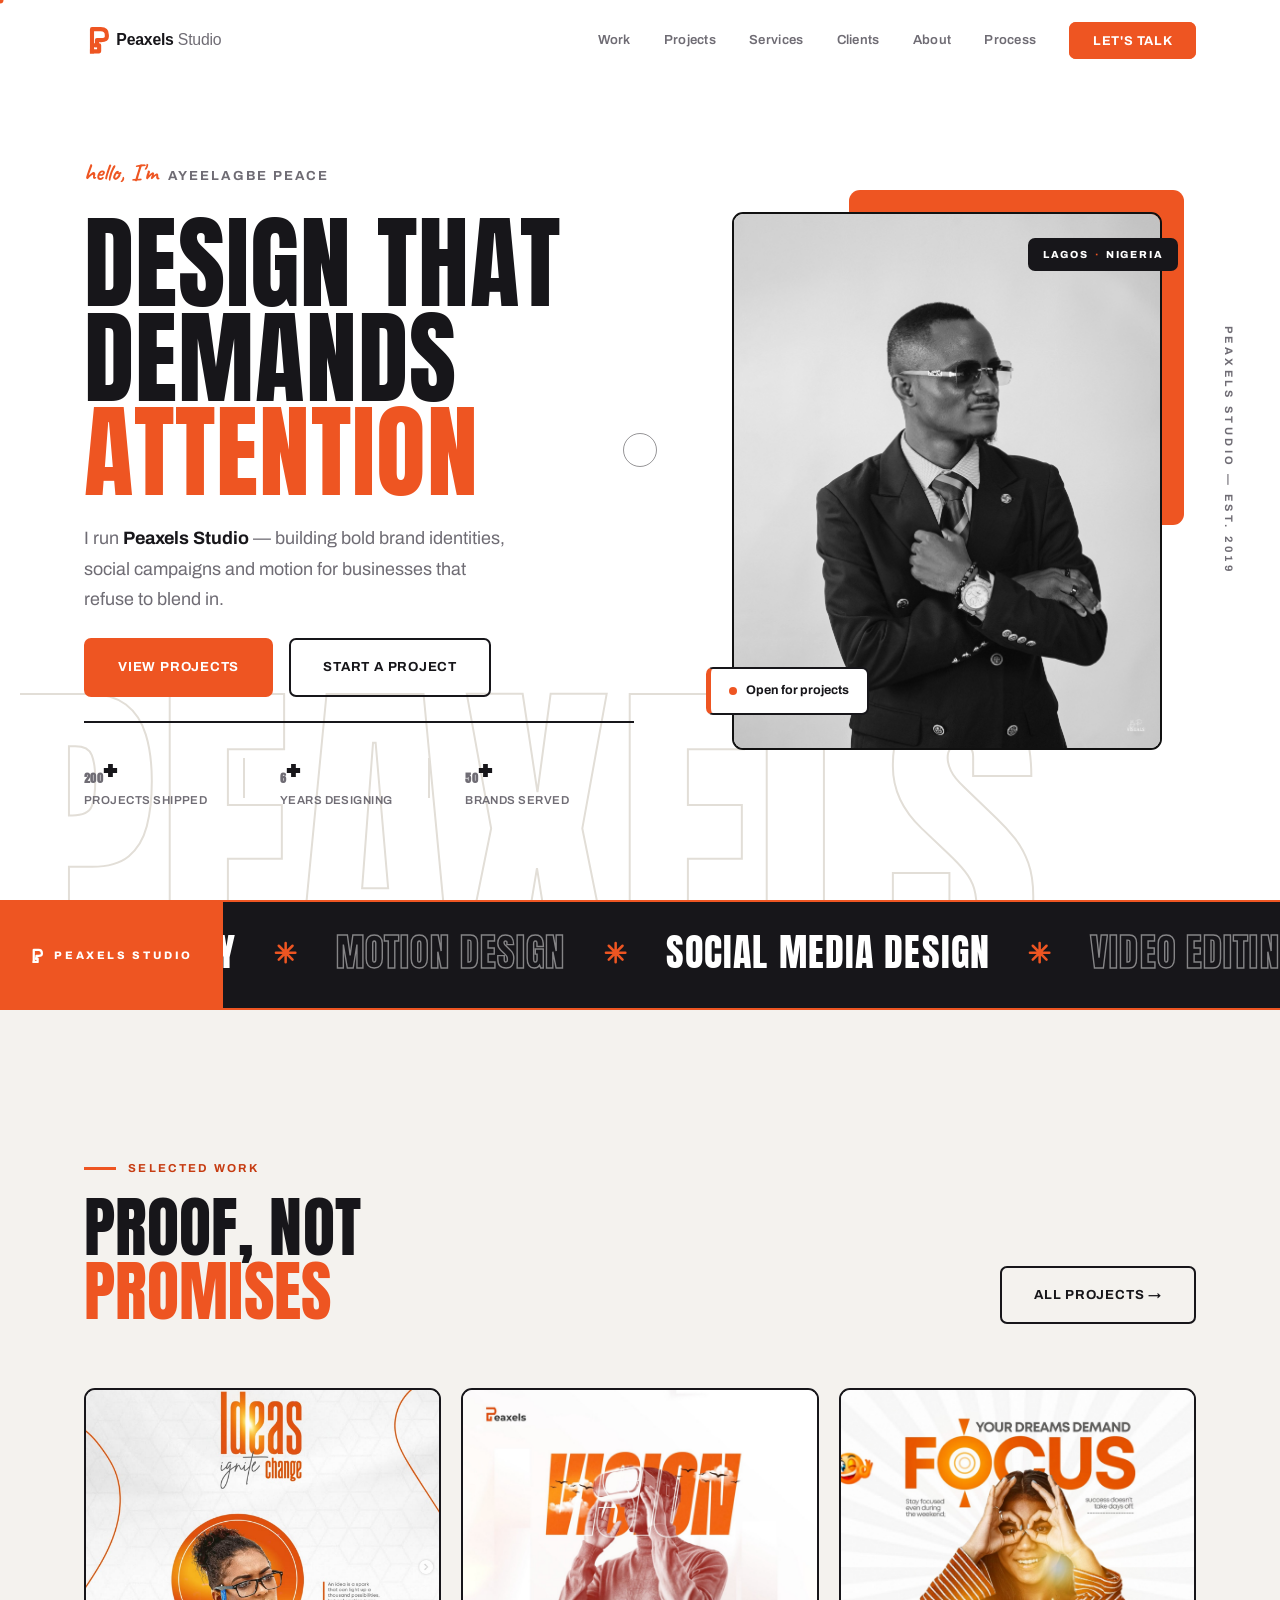
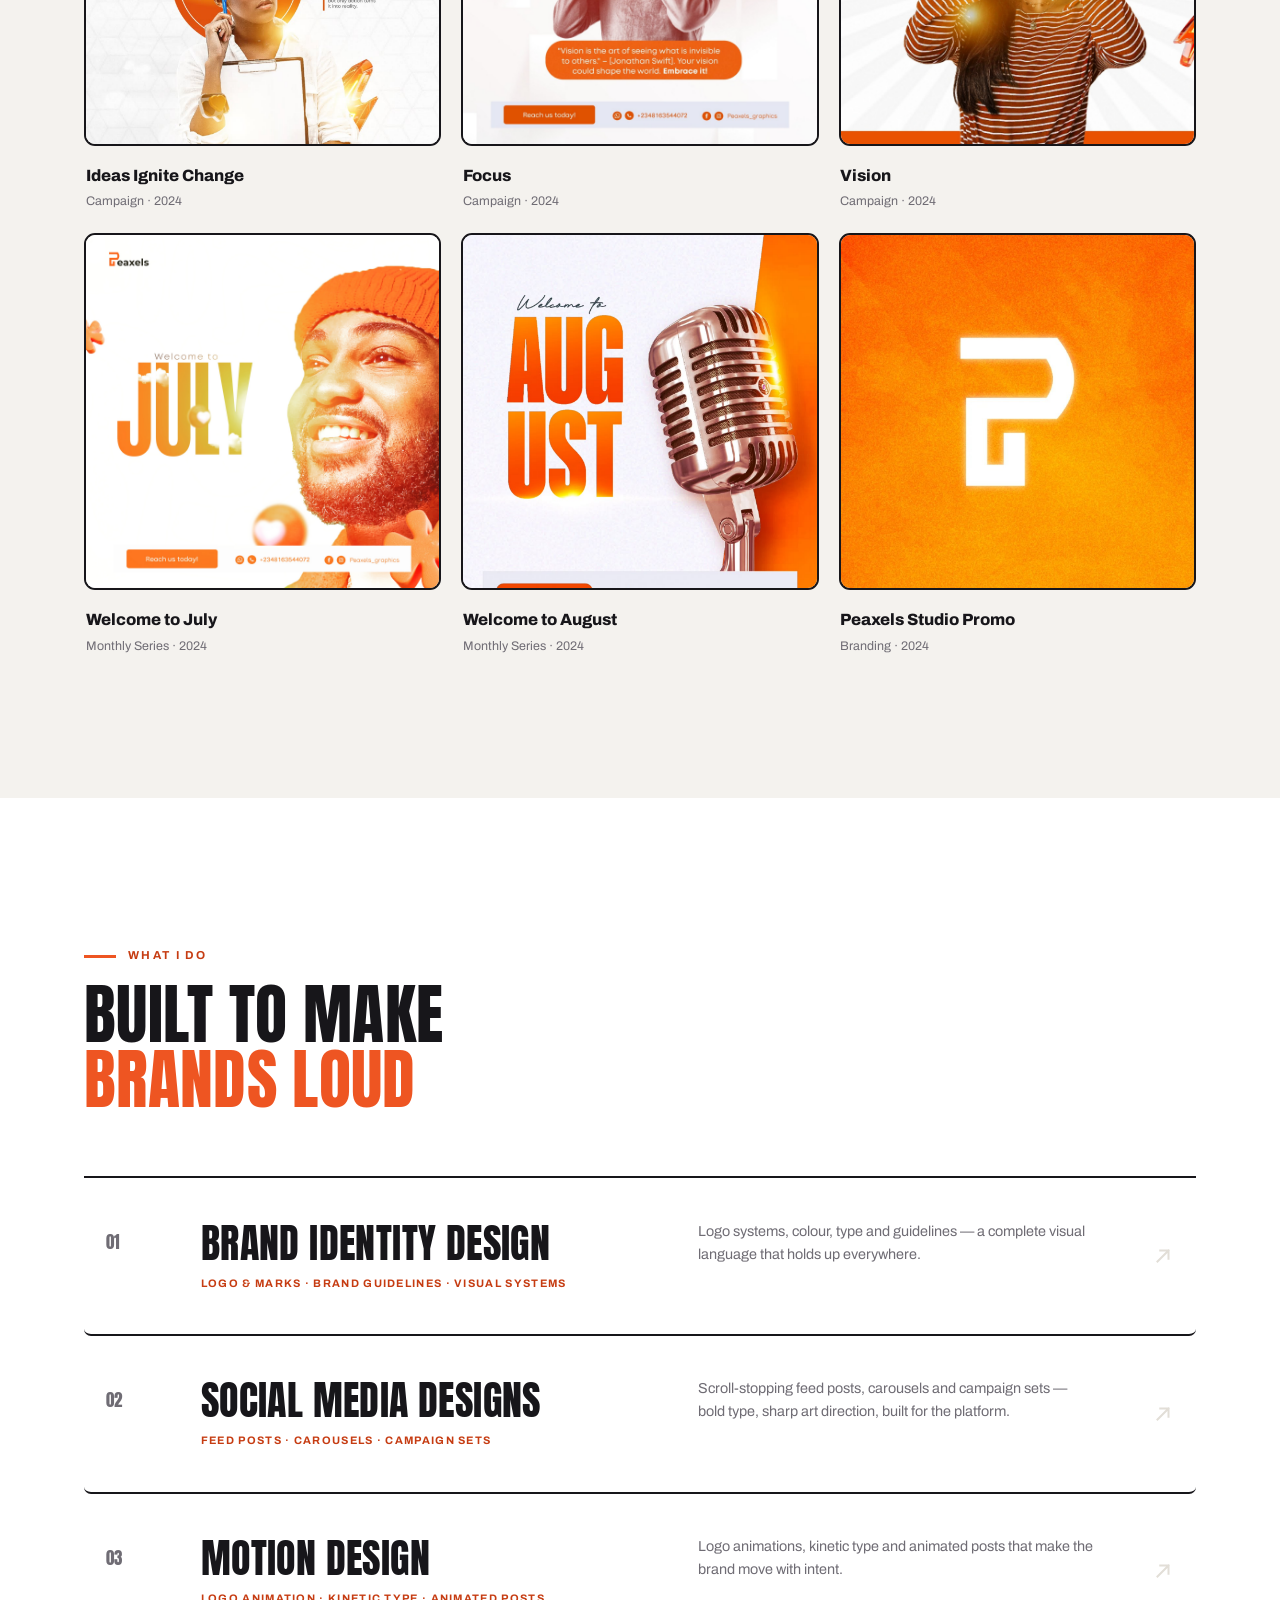
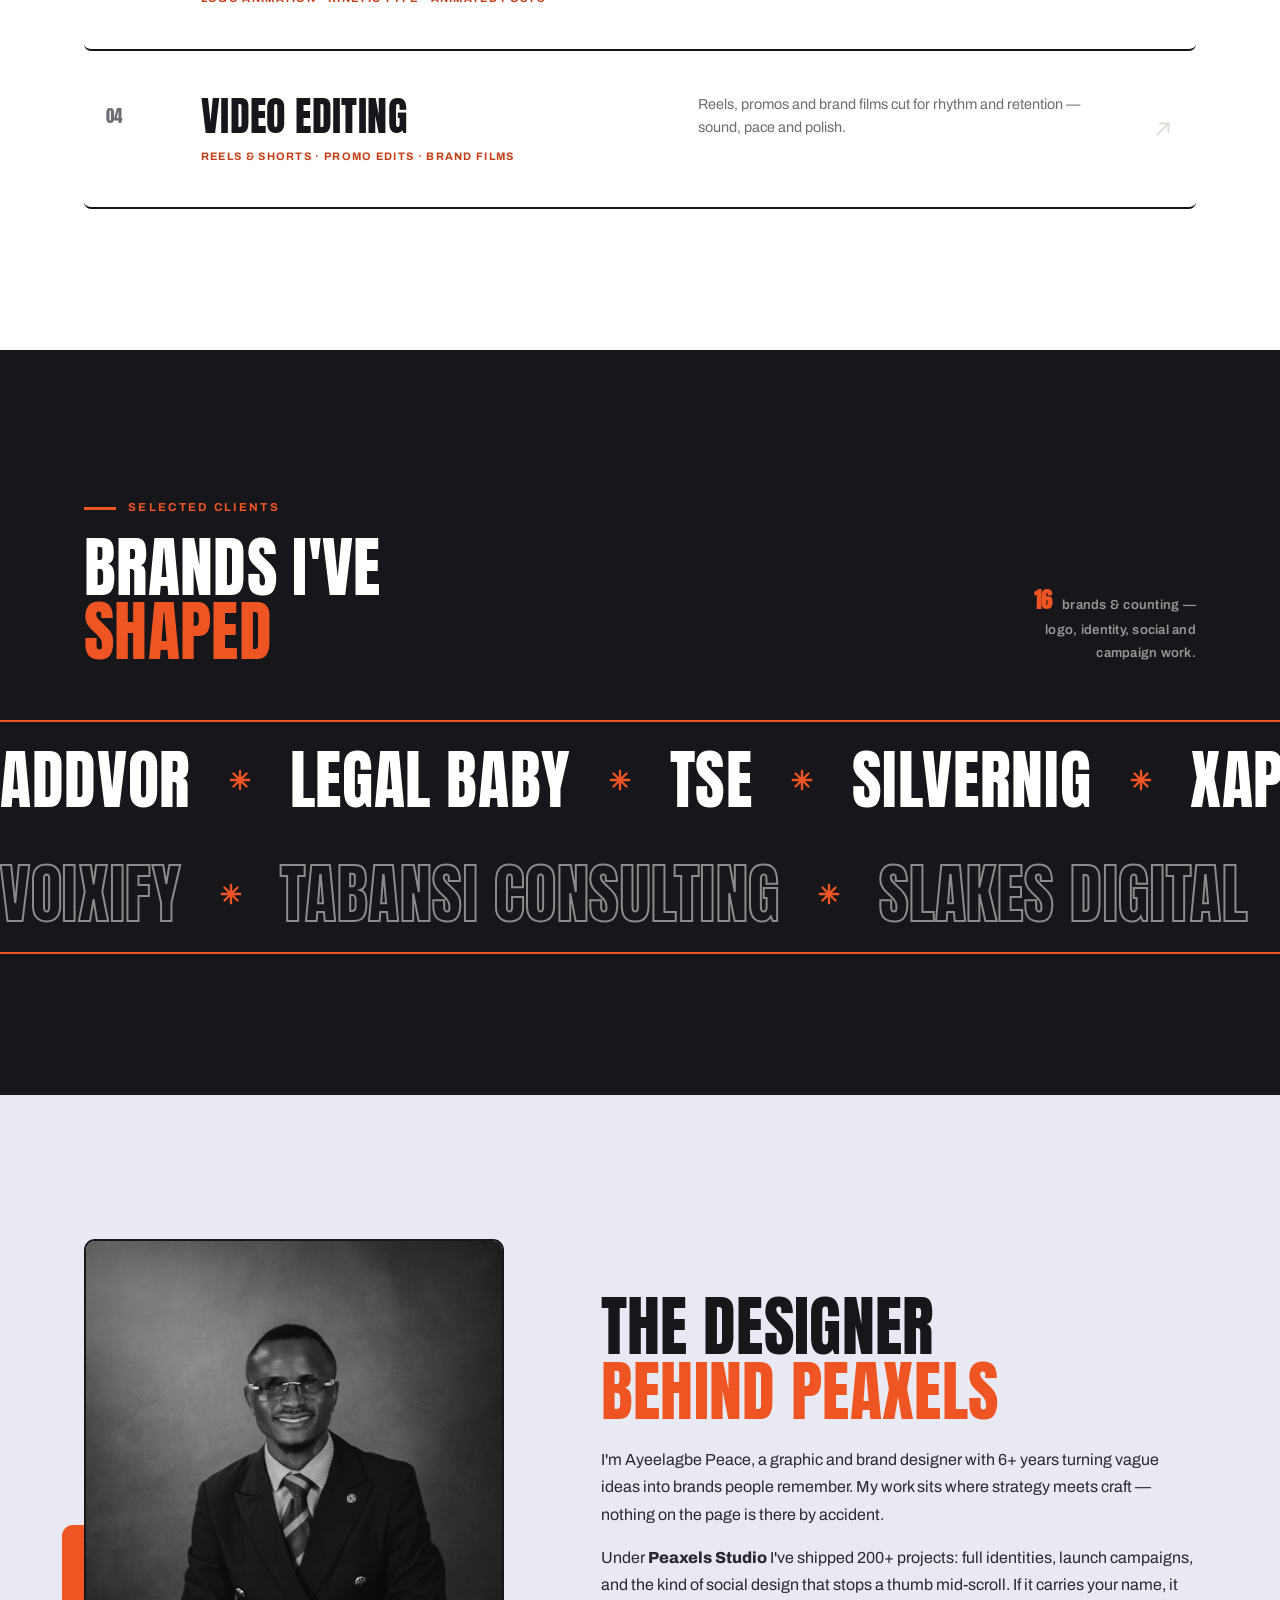
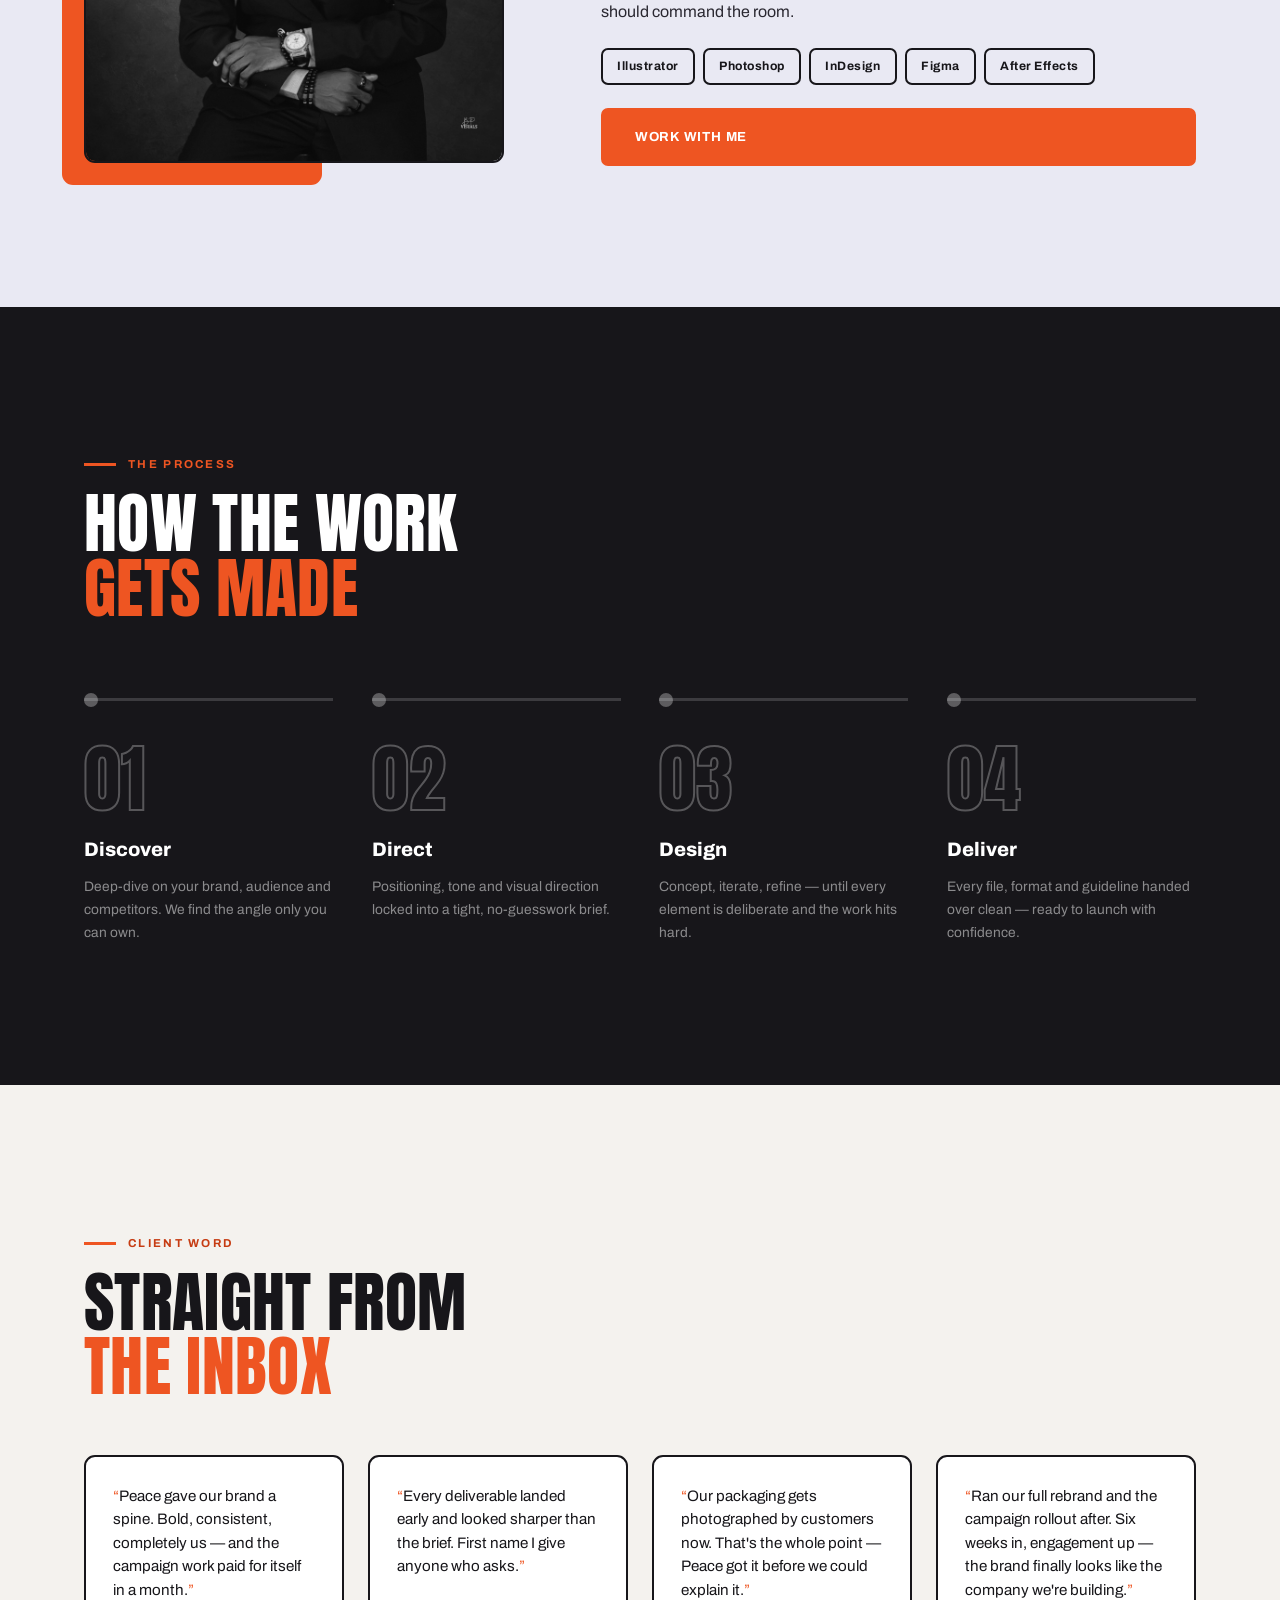
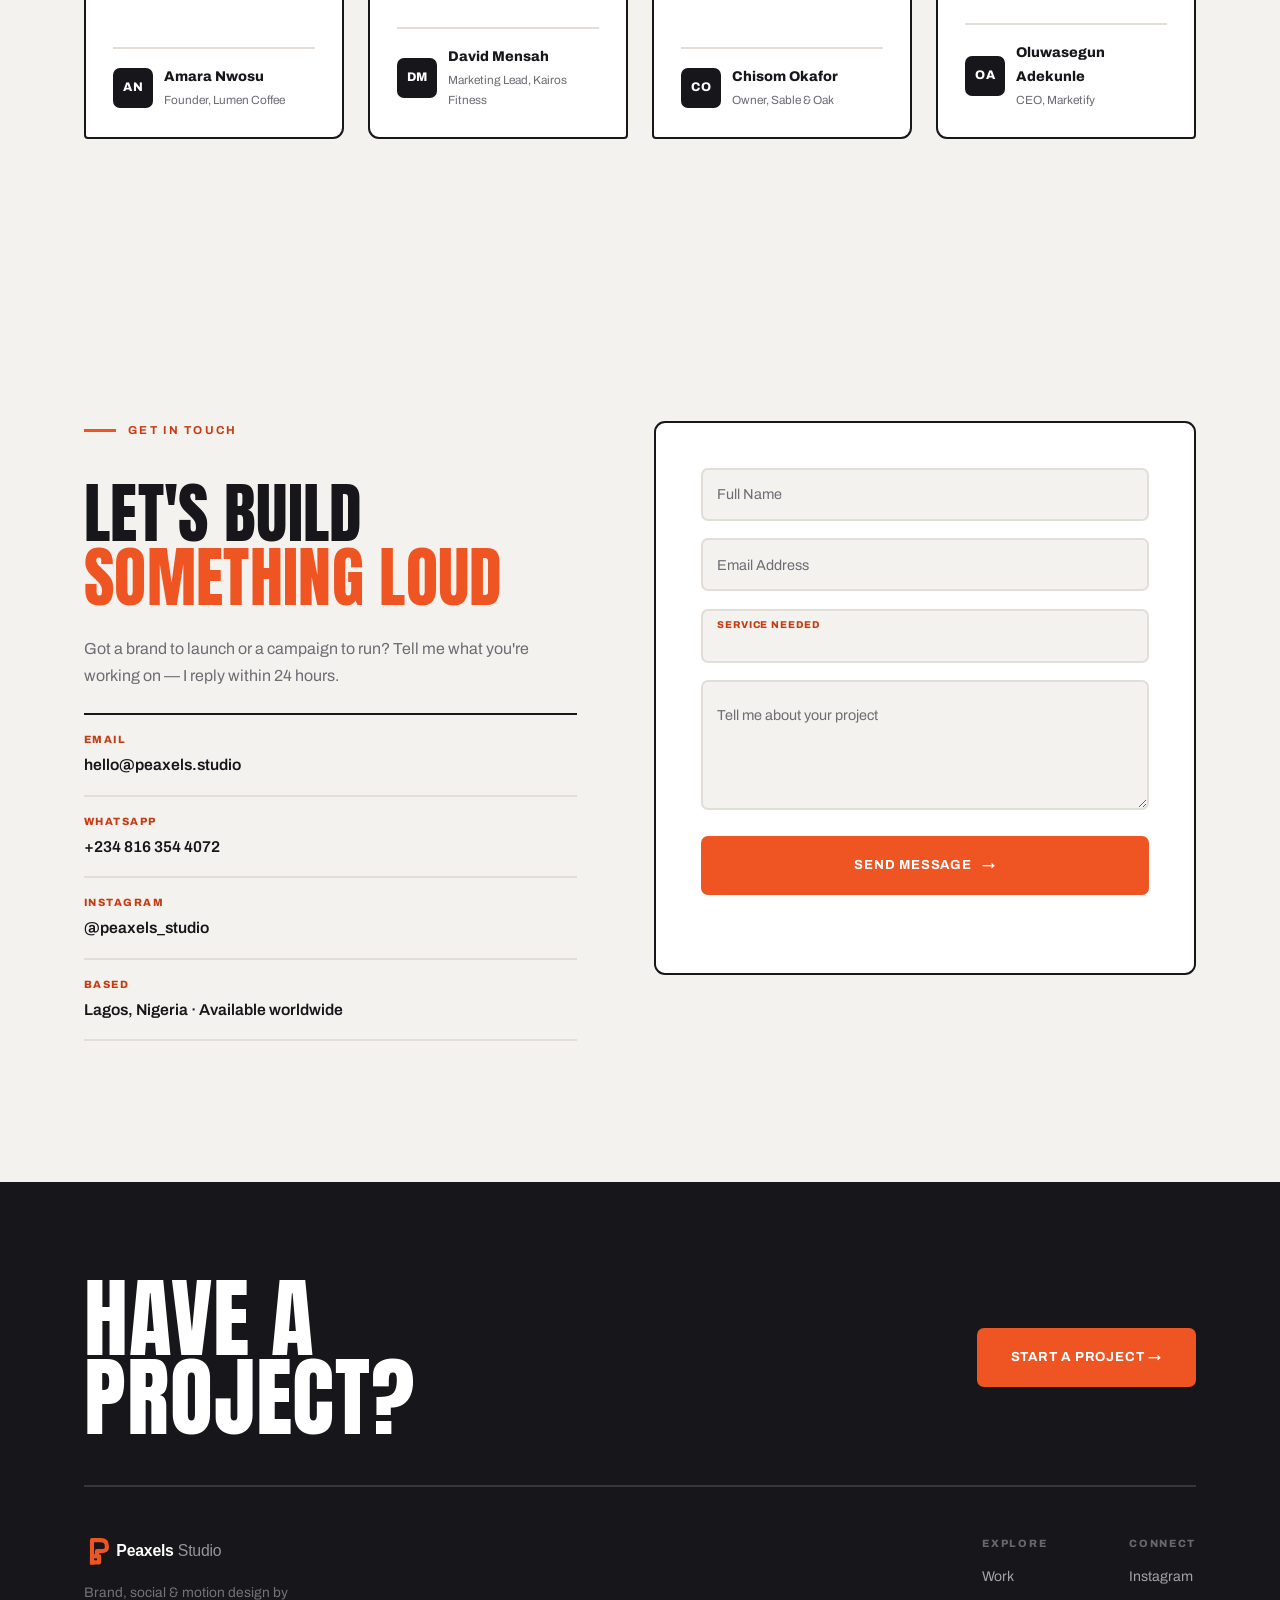
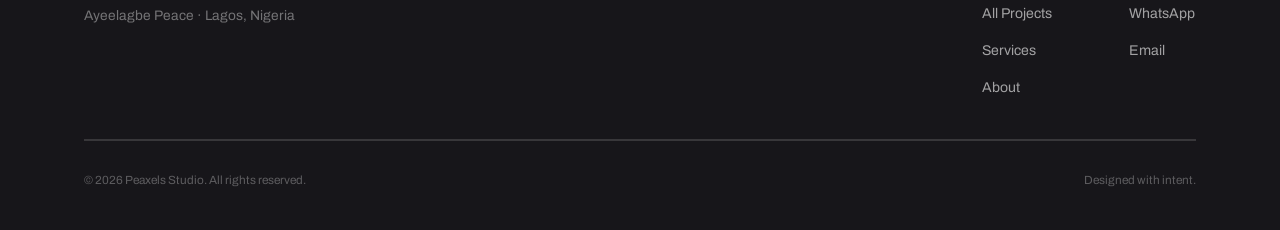
==== commit 8ae17df8: "Swap in Peaxels wordmark logo; rebuild Clients as animated brand wall" ====
--- a/index.html
+++ b/index.html
@@ -28,11 +28,7 @@
   <nav class="nav" id="nav" role="navigation" aria-label="Main navigation">
     <div class="nav-inner">
       <a href="index.html" class="brand" aria-label="Peaxels Studio home">
-        <svg class="brand-mark" viewBox="0 0 100 100" fill="none" stroke="currentColor" stroke-width="15" stroke-linecap="square" stroke-linejoin="round" aria-hidden="true">
-          <path d="M25 93 L25 12 L57 12 Q79 12 79 33 L79 40 Q79 52 58 52 L43 52 L43 71"/>
-          <path d="M25 93 L51 93 L51 71 L39 71"/>
-        </svg>
-        <span class="brand-word">Peaxels<span class="brand-word-dim">&nbsp;Studio</span></span>
+        <img src="images/peaxels-logo.svg" alt="Peaxels Studio" class="brand-logo" width="156" height="34" />
       </a>
 
       <ul class="nav-links" role="list">
@@ -311,28 +307,57 @@
           <p class="kicker">Selected Clients</p>
           <h2 class="section-title">Brands I've<br /><span class="fill">shaped</span></h2>
         </div>
-        <p class="clients-note">16 brands &amp; counting — logo, identity and campaign work.</p>
-      </div>
-
-      <!-- swap each name for <a href="projects.html"><img src="images/clients/xxx.svg" alt="Xxx"></a> once logos are in -->
-      <ul class="client-grid">
-        <li class="client reveal">ADDVOR</li>
-        <li class="client reveal">Legal Baby</li>
-        <li class="client reveal">TSE</li>
-        <li class="client reveal">Silvernig</li>
-        <li class="client reveal">Xapic</li>
-        <li class="client reveal">Novotern</li>
-        <li class="client reveal">Vehance</li>
-        <li class="client reveal">Viba</li>
-        <li class="client reveal">Voixify</li>
-        <li class="client reveal">Tabansi Consulting</li>
-        <li class="client reveal">Slakes Digital</li>
-        <li class="client reveal">Eventboomer</li>
-        <li class="client reveal">Edvantor</li>
-        <li class="client reveal">Aegispay</li>
-        <li class="client reveal">Marketify</li>
-        <li class="client reveal">Peaxels</li>
-      </ul>
+        <p class="clients-note"><span>16</span> brands &amp; counting — logo, identity, social and campaign work.</p>
+      </div>
+    </div>
+
+    <!-- Once logos land: replace each .bw-name span with <img src="images/clients/xxx.svg" alt="Xxx"> -->
+    <div class="brandwall reveal" style="--d:.1s" aria-label="Selected clients">
+      <div class="bw-row">
+        <ul class="bw-track">
+          <li><span class="bw-name">ADDVOR</span><svg class="bw-star" viewBox="0 0 24 24" fill="none" stroke="currentColor" stroke-width="2.6" stroke-linecap="round" aria-hidden="true"><path d="M12 2v20M2 12h20M4.9 4.9l14.2 14.2M19.1 4.9 4.9 19.1"/></svg></li>
+          <li><span class="bw-name">Legal Baby</span><svg class="bw-star" viewBox="0 0 24 24" fill="none" stroke="currentColor" stroke-width="2.6" stroke-linecap="round" aria-hidden="true"><path d="M12 2v20M2 12h20M4.9 4.9l14.2 14.2M19.1 4.9 4.9 19.1"/></svg></li>
+          <li><span class="bw-name">TSE</span><svg class="bw-star" viewBox="0 0 24 24" fill="none" stroke="currentColor" stroke-width="2.6" stroke-linecap="round" aria-hidden="true"><path d="M12 2v20M2 12h20M4.9 4.9l14.2 14.2M19.1 4.9 4.9 19.1"/></svg></li>
+          <li><span class="bw-name">Silvernig</span><svg class="bw-star" viewBox="0 0 24 24" fill="none" stroke="currentColor" stroke-width="2.6" stroke-linecap="round" aria-hidden="true"><path d="M12 2v20M2 12h20M4.9 4.9l14.2 14.2M19.1 4.9 4.9 19.1"/></svg></li>
+          <li><span class="bw-name">Xapic</span><svg class="bw-star" viewBox="0 0 24 24" fill="none" stroke="currentColor" stroke-width="2.6" stroke-linecap="round" aria-hidden="true"><path d="M12 2v20M2 12h20M4.9 4.9l14.2 14.2M19.1 4.9 4.9 19.1"/></svg></li>
+          <li><span class="bw-name">Novotern</span><svg class="bw-star" viewBox="0 0 24 24" fill="none" stroke="currentColor" stroke-width="2.6" stroke-linecap="round" aria-hidden="true"><path d="M12 2v20M2 12h20M4.9 4.9l14.2 14.2M19.1 4.9 4.9 19.1"/></svg></li>
+          <li><span class="bw-name">Vehance</span><svg class="bw-star" viewBox="0 0 24 24" fill="none" stroke="currentColor" stroke-width="2.6" stroke-linecap="round" aria-hidden="true"><path d="M12 2v20M2 12h20M4.9 4.9l14.2 14.2M19.1 4.9 4.9 19.1"/></svg></li>
+          <li><span class="bw-name">Viba</span><svg class="bw-star" viewBox="0 0 24 24" fill="none" stroke="currentColor" stroke-width="2.6" stroke-linecap="round" aria-hidden="true"><path d="M12 2v20M2 12h20M4.9 4.9l14.2 14.2M19.1 4.9 4.9 19.1"/></svg></li>
+        </ul>
+        <ul class="bw-track" aria-hidden="true">
+          <li><span class="bw-name">ADDVOR</span><svg class="bw-star" viewBox="0 0 24 24" fill="none" stroke="currentColor" stroke-width="2.6" stroke-linecap="round"><path d="M12 2v20M2 12h20M4.9 4.9l14.2 14.2M19.1 4.9 4.9 19.1"/></svg></li>
+          <li><span class="bw-name">Legal Baby</span><svg class="bw-star" viewBox="0 0 24 24" fill="none" stroke="currentColor" stroke-width="2.6" stroke-linecap="round"><path d="M12 2v20M2 12h20M4.9 4.9l14.2 14.2M19.1 4.9 4.9 19.1"/></svg></li>
+          <li><span class="bw-name">TSE</span><svg class="bw-star" viewBox="0 0 24 24" fill="none" stroke="currentColor" stroke-width="2.6" stroke-linecap="round"><path d="M12 2v20M2 12h20M4.9 4.9l14.2 14.2M19.1 4.9 4.9 19.1"/></svg></li>
+          <li><span class="bw-name">Silvernig</span><svg class="bw-star" viewBox="0 0 24 24" fill="none" stroke="currentColor" stroke-width="2.6" stroke-linecap="round"><path d="M12 2v20M2 12h20M4.9 4.9l14.2 14.2M19.1 4.9 4.9 19.1"/></svg></li>
+          <li><span class="bw-name">Xapic</span><svg class="bw-star" viewBox="0 0 24 24" fill="none" stroke="currentColor" stroke-width="2.6" stroke-linecap="round"><path d="M12 2v20M2 12h20M4.9 4.9l14.2 14.2M19.1 4.9 4.9 19.1"/></svg></li>
+          <li><span class="bw-name">Novotern</span><svg class="bw-star" viewBox="0 0 24 24" fill="none" stroke="currentColor" stroke-width="2.6" stroke-linecap="round"><path d="M12 2v20M2 12h20M4.9 4.9l14.2 14.2M19.1 4.9 4.9 19.1"/></svg></li>
+          <li><span class="bw-name">Vehance</span><svg class="bw-star" viewBox="0 0 24 24" fill="none" stroke="currentColor" stroke-width="2.6" stroke-linecap="round"><path d="M12 2v20M2 12h20M4.9 4.9l14.2 14.2M19.1 4.9 4.9 19.1"/></svg></li>
+          <li><span class="bw-name">Viba</span><svg class="bw-star" viewBox="0 0 24 24" fill="none" stroke="currentColor" stroke-width="2.6" stroke-linecap="round"><path d="M12 2v20M2 12h20M4.9 4.9l14.2 14.2M19.1 4.9 4.9 19.1"/></svg></li>
+        </ul>
+      </div>
+
+      <div class="bw-row bw-row--rev">
+        <ul class="bw-track">
+          <li><span class="bw-name out">Voixify</span><svg class="bw-star" viewBox="0 0 24 24" fill="none" stroke="currentColor" stroke-width="2.6" stroke-linecap="round" aria-hidden="true"><path d="M12 2v20M2 12h20M4.9 4.9l14.2 14.2M19.1 4.9 4.9 19.1"/></svg></li>
+          <li><span class="bw-name out">Tabansi Consulting</span><svg class="bw-star" viewBox="0 0 24 24" fill="none" stroke="currentColor" stroke-width="2.6" stroke-linecap="round" aria-hidden="true"><path d="M12 2v20M2 12h20M4.9 4.9l14.2 14.2M19.1 4.9 4.9 19.1"/></svg></li>
+          <li><span class="bw-name out">Slakes Digital</span><svg class="bw-star" viewBox="0 0 24 24" fill="none" stroke="currentColor" stroke-width="2.6" stroke-linecap="round" aria-hidden="true"><path d="M12 2v20M2 12h20M4.9 4.9l14.2 14.2M19.1 4.9 4.9 19.1"/></svg></li>
+          <li><span class="bw-name out">Eventboomer</span><svg class="bw-star" viewBox="0 0 24 24" fill="none" stroke="currentColor" stroke-width="2.6" stroke-linecap="round" aria-hidden="true"><path d="M12 2v20M2 12h20M4.9 4.9l14.2 14.2M19.1 4.9 4.9 19.1"/></svg></li>
+          <li><span class="bw-name out">Edvantor</span><svg class="bw-star" viewBox="0 0 24 24" fill="none" stroke="currentColor" stroke-width="2.6" stroke-linecap="round" aria-hidden="true"><path d="M12 2v20M2 12h20M4.9 4.9l14.2 14.2M19.1 4.9 4.9 19.1"/></svg></li>
+          <li><span class="bw-name out">Aegispay</span><svg class="bw-star" viewBox="0 0 24 24" fill="none" stroke="currentColor" stroke-width="2.6" stroke-linecap="round" aria-hidden="true"><path d="M12 2v20M2 12h20M4.9 4.9l14.2 14.2M19.1 4.9 4.9 19.1"/></svg></li>
+          <li><span class="bw-name out">Marketify</span><svg class="bw-star" viewBox="0 0 24 24" fill="none" stroke="currentColor" stroke-width="2.6" stroke-linecap="round" aria-hidden="true"><path d="M12 2v20M2 12h20M4.9 4.9l14.2 14.2M19.1 4.9 4.9 19.1"/></svg></li>
+          <li><span class="bw-name out">Peaxels</span><svg class="bw-star" viewBox="0 0 24 24" fill="none" stroke="currentColor" stroke-width="2.6" stroke-linecap="round" aria-hidden="true"><path d="M12 2v20M2 12h20M4.9 4.9l14.2 14.2M19.1 4.9 4.9 19.1"/></svg></li>
+        </ul>
+        <ul class="bw-track" aria-hidden="true">
+          <li><span class="bw-name out">Voixify</span><svg class="bw-star" viewBox="0 0 24 24" fill="none" stroke="currentColor" stroke-width="2.6" stroke-linecap="round"><path d="M12 2v20M2 12h20M4.9 4.9l14.2 14.2M19.1 4.9 4.9 19.1"/></svg></li>
+          <li><span class="bw-name out">Tabansi Consulting</span><svg class="bw-star" viewBox="0 0 24 24" fill="none" stroke="currentColor" stroke-width="2.6" stroke-linecap="round"><path d="M12 2v20M2 12h20M4.9 4.9l14.2 14.2M19.1 4.9 4.9 19.1"/></svg></li>
+          <li><span class="bw-name out">Slakes Digital</span><svg class="bw-star" viewBox="0 0 24 24" fill="none" stroke="currentColor" stroke-width="2.6" stroke-linecap="round"><path d="M12 2v20M2 12h20M4.9 4.9l14.2 14.2M19.1 4.9 4.9 19.1"/></svg></li>
+          <li><span class="bw-name out">Eventboomer</span><svg class="bw-star" viewBox="0 0 24 24" fill="none" stroke="currentColor" stroke-width="2.6" stroke-linecap="round"><path d="M12 2v20M2 12h20M4.9 4.9l14.2 14.2M19.1 4.9 4.9 19.1"/></svg></li>
+          <li><span class="bw-name out">Edvantor</span><svg class="bw-star" viewBox="0 0 24 24" fill="none" stroke="currentColor" stroke-width="2.6" stroke-linecap="round"><path d="M12 2v20M2 12h20M4.9 4.9l14.2 14.2M19.1 4.9 4.9 19.1"/></svg></li>
+          <li><span class="bw-name out">Aegispay</span><svg class="bw-star" viewBox="0 0 24 24" fill="none" stroke="currentColor" stroke-width="2.6" stroke-linecap="round"><path d="M12 2v20M2 12h20M4.9 4.9l14.2 14.2M19.1 4.9 4.9 19.1"/></svg></li>
+          <li><span class="bw-name out">Marketify</span><svg class="bw-star" viewBox="0 0 24 24" fill="none" stroke="currentColor" stroke-width="2.6" stroke-linecap="round"><path d="M12 2v20M2 12h20M4.9 4.9l14.2 14.2M19.1 4.9 4.9 19.1"/></svg></li>
+          <li><span class="bw-name out">Peaxels</span><svg class="bw-star" viewBox="0 0 24 24" fill="none" stroke="currentColor" stroke-width="2.6" stroke-linecap="round"><path d="M12 2v20M2 12h20M4.9 4.9l14.2 14.2M19.1 4.9 4.9 19.1"/></svg></li>
+        </ul>
+      </div>
     </div>
   </section>
 
@@ -515,11 +540,7 @@
       <div class="footer-top">
         <div class="footer-brand">
           <a href="index.html" class="brand">
-            <svg class="brand-mark" viewBox="0 0 100 100" fill="none" stroke="currentColor" stroke-width="15" stroke-linecap="square" stroke-linejoin="round" aria-hidden="true">
-              <path d="M25 93 L25 12 L57 12 Q79 12 79 33 L79 40 Q79 52 58 52 L43 52 L43 71"/>
-              <path d="M25 93 L51 93 L51 71 L39 71"/>
-            </svg>
-            <span class="brand-word">Peaxels<span class="brand-word-dim">&nbsp;Studio</span></span>
+            <img src="images/peaxels-logo-light.svg" alt="Peaxels Studio" class="brand-logo" width="156" height="34" />
           </a>
           <p>Brand, social &amp; motion design by<br />Ayeelagbe Peace · Lagos, Nigeria</p>
         </div>
--- a/style.css
+++ b/style.css
@@ -187,13 +187,9 @@
   height: 100%; max-width: var(--max-w); margin: 0 auto; padding: 0 var(--pad);
 }
 
-.brand { display: inline-flex; align-items: center; gap: 11px; color: var(--ink); }
-.brand-mark { width: 30px; height: 30px; color: var(--orange); flex-shrink: 0; }
-.brand-word {
-  font-family: var(--sans); font-weight: 800;
-  font-size: 1.12rem; letter-spacing: -.01em;
-}
-.brand-word-dim { color: var(--smoke); font-weight: 600; }
+.brand { display: inline-flex; align-items: center; color: var(--ink); }
+.brand-logo { height: 30px; width: auto; display: block; }
+.brand-logo--light { filter: brightness(0) invert(1); }
 
 .nav-links { display: flex; align-items: center; gap: clamp(1.4rem, 2.6vw, 2.4rem); }
 .nav-link {
@@ -534,37 +530,65 @@
 }
 .svc-row:hover .svc-row-arw { color: #fff; transform: translate(4px, -4px); }
 
-/* ── 13b. CLIENTS — brand wall ────────────────────────── */
-.clients { background: var(--bone); }
-.clients .section-head { align-items: flex-end; }
+/* ── 13b. CLIENTS — animated brand wall ──────────────── */
+.clients { background: var(--ink); color: #fff; overflow: hidden; }
+.clients .kicker { color: var(--orange); }
+.clients .section-title { color: #fff; }
+.clients .section-head { align-items: flex-end; margin-bottom: clamp(2.5rem, 5vw, 3.5rem); }
 .clients-note {
-  font-size: .8rem; font-weight: 600; letter-spacing: .02em;
-  color: var(--smoke); max-width: 22ch; text-align: right;
-}
-
-.client-grid {
-  display: grid;
-  grid-template-columns: repeat(4, 1fr);
-  border-top: 2px solid var(--ink);
-  border-left: 2px solid var(--ink);
-  border-radius: var(--r);
+  font-size: .82rem; font-weight: 600; letter-spacing: .02em;
+  color: rgba(255,255,255,.55); max-width: 24ch; text-align: right;
+}
+.clients-note span { color: var(--orange); font-family: var(--poster); font-size: 1.4rem; margin-right: .3em; }
+
+.brandwall {
+  display: flex; flex-direction: column;
+  gap: 2px;
+  border-block: 2px solid var(--orange);
+  padding-block: 2px;
+}
+.bw-row {
+  display: flex; align-items: center;
   overflow: hidden;
-}
-.client {
-  display: flex; align-items: center; justify-content: center;
-  min-height: clamp(88px, 12vw, 128px);
-  padding: 1rem;
-  border-right: 2px solid var(--ink);
-  border-bottom: 2px solid var(--ink);
-  font-family: var(--sans); font-weight: 800;
-  font-size: clamp(.85rem, 1.5vw, 1.1rem);
-  letter-spacing: .07em; text-transform: uppercase;
-  text-align: center; color: var(--ink);
-  transition: background .3s var(--ease), color .3s var(--ease);
-}
-.client:hover { background: var(--ink); color: var(--orange); }
-.client img { max-height: 40px; width: auto; filter: grayscale(1); transition: filter .3s; }
-.client:hover img { filter: none; }
+  padding-block: clamp(.9rem, 2.2vw, 1.5rem);
+}
+.bw-track {
+  display: flex; align-items: center; flex-shrink: 0;
+  gap: clamp(1.4rem, 3vw, 3rem);
+  padding-right: clamp(1.4rem, 3vw, 3rem);
+  animation: bw-scroll 42s linear infinite;
+  will-change: transform;
+}
+.bw-row--rev .bw-track { animation-duration: 55s; animation-direction: reverse; }
+.brandwall:hover .bw-track { animation-play-state: paused; }
+
+.bw-track li { display: flex; align-items: center; gap: clamp(1.4rem, 3vw, 3rem); flex-shrink: 0; }
+.bw-name {
+  font-family: var(--poster); text-transform: uppercase;
+  font-size: clamp(1.9rem, 5.5vw, 4rem); line-height: 1; letter-spacing: .01em;
+  color: #fff; white-space: nowrap;
+  transition: color .3s var(--ease), -webkit-text-stroke-color .3s var(--ease);
+}
+.bw-name.out {
+  color: transparent;
+  -webkit-text-stroke: 2px rgba(255,255,255,.5);
+}
+.bw-row:hover .bw-name { color: var(--orange); }
+.bw-row:hover .bw-name.out { color: transparent; -webkit-text-stroke-color: var(--orange); }
+.bw-star {
+  width: clamp(14px, 2vw, 22px); height: clamp(14px, 2vw, 22px);
+  flex-shrink: 0; color: var(--orange);
+  animation: mq-spin 7s linear infinite;
+}
+.brandwall:hover .bw-star { animation-play-state: paused; }
+
+@keyframes bw-scroll { from { transform: translateX(0); } to { transform: translateX(-100%); } }
+
+@media (prefers-reduced-motion: reduce) {
+  .bw-track { animation: none; flex-wrap: wrap; justify-content: center; }
+  .bw-track[aria-hidden="true"] { display: none; }
+  .bw-star { animation: none; }
+}
 
 /* ── 14. ABOUT ─────────────────────────────────────────── */
 .about { background: var(--haze); }
@@ -734,7 +758,6 @@
 .footer-top { display: flex; justify-content: space-between; gap: 3rem; flex-wrap: wrap; padding-bottom: 2.5rem; border-bottom: 2px solid rgba(255,255,255,.14); margin-bottom: 1.8rem; }
 .footer-brand { display: flex; flex-direction: column; gap: 1rem; }
 .footer-brand .brand { color: #fff; }
-.footer-brand .brand-word-dim { color: rgba(255,255,255,.5); }
 .footer-brand p { font-size: .86rem; color: rgba(255,255,255,.4); }
 .footer-nav { display: flex; gap: clamp(2rem, 6vw, 5rem); }
 .fcol { display: flex; flex-direction: column; gap: .8rem; }
@@ -824,7 +847,6 @@
   .proc-node:hover { border-top-color: transparent; border-left-color: var(--orange); }
   .testi-wall { grid-template-columns: 1fr; }
   .bubble:hover, .bubble:nth-child(even):hover, .bubble:nth-child(3n):hover { transform: translateY(-6px); }
-  .client-grid { grid-template-columns: repeat(2, 1fr); }
   .arc-grid { grid-template-columns: 1fr; }
   .section-head { flex-direction: column; align-items: flex-start; gap: 1.5rem; }
   .footer-bottom { flex-direction: column; text-align: center; }
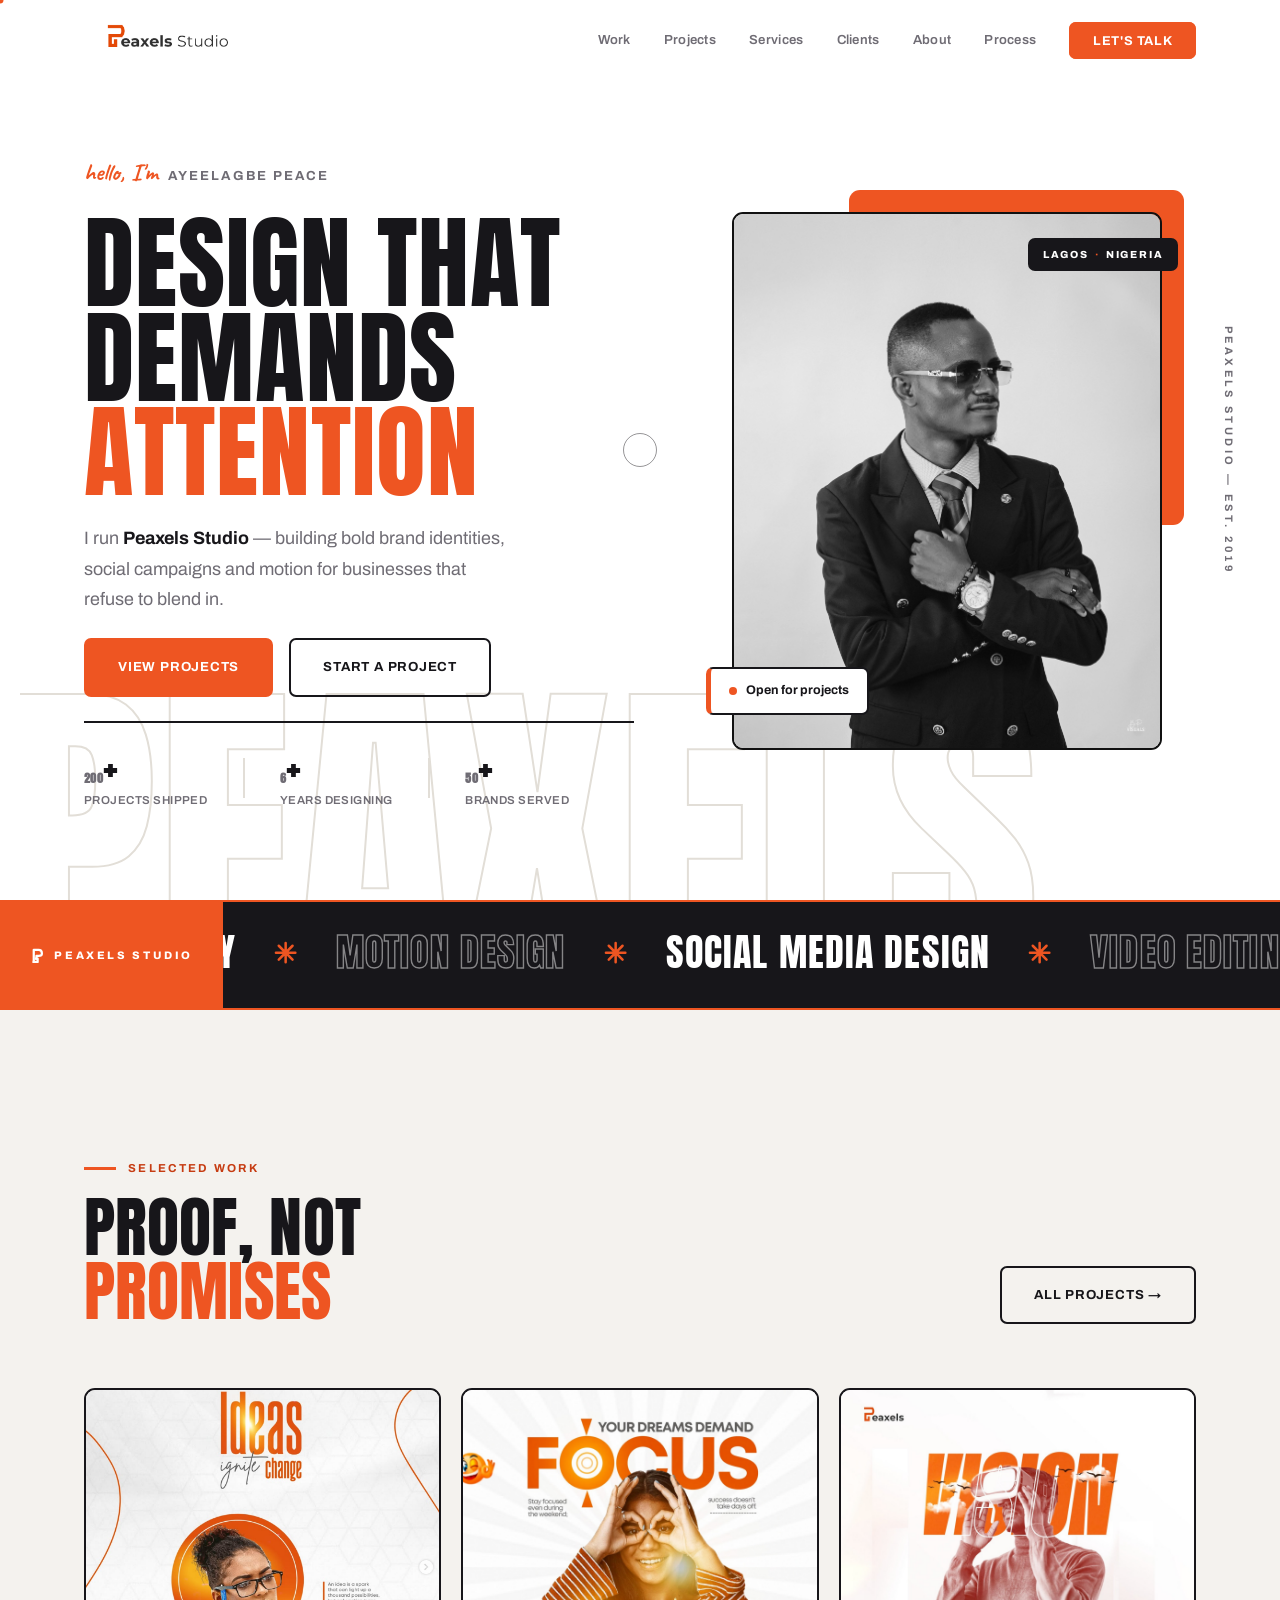
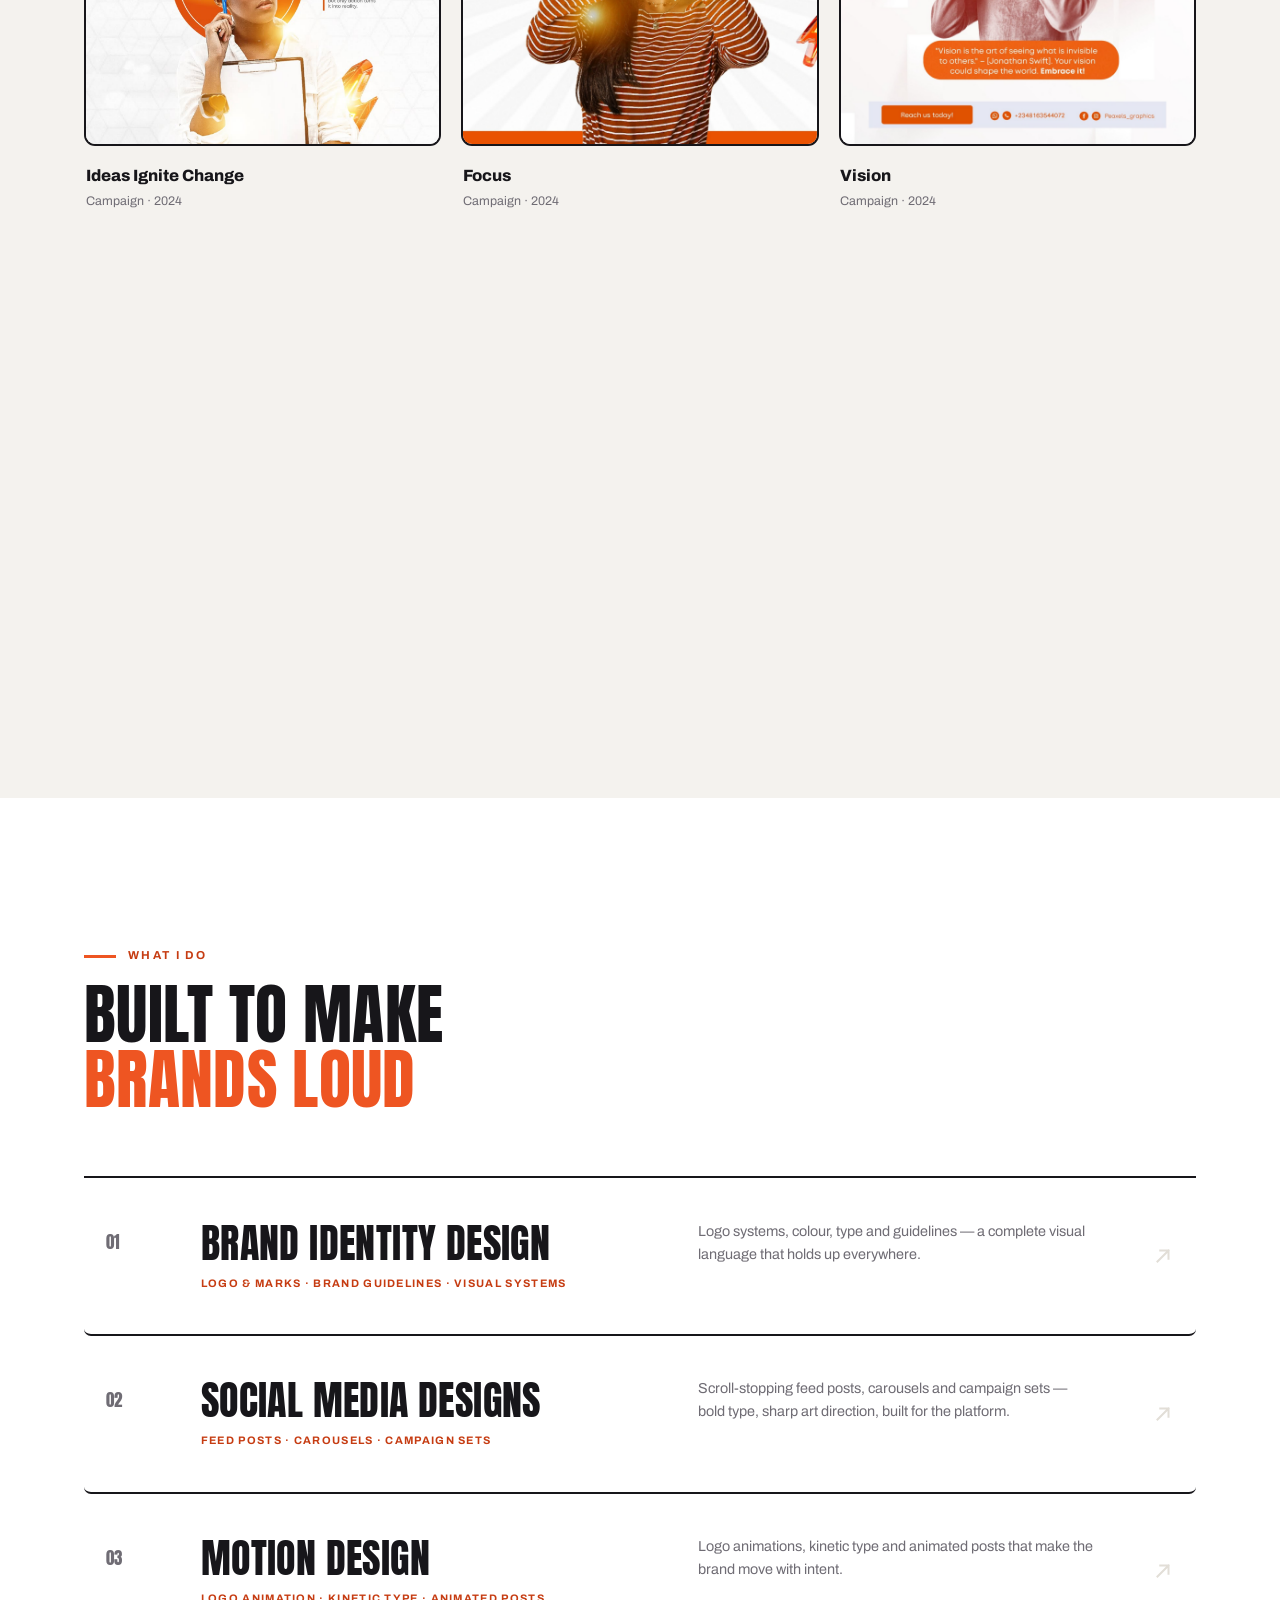
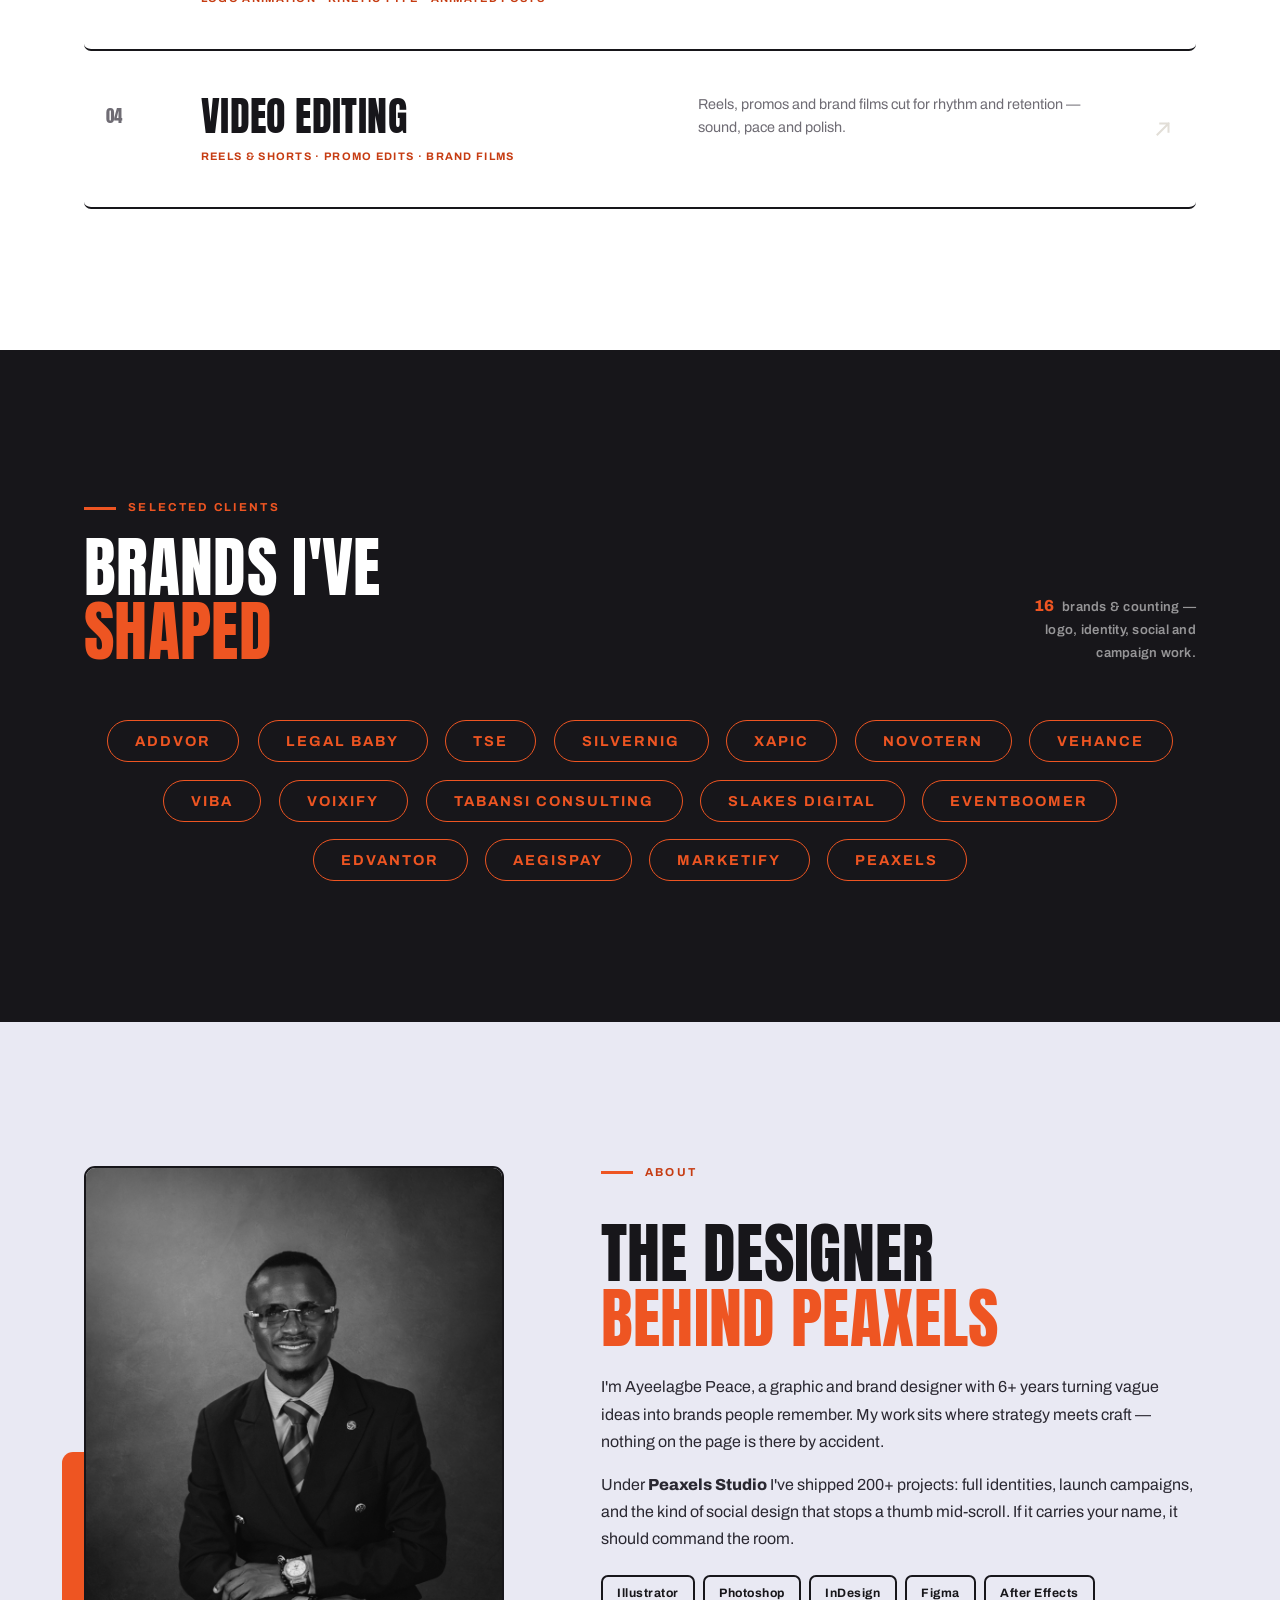
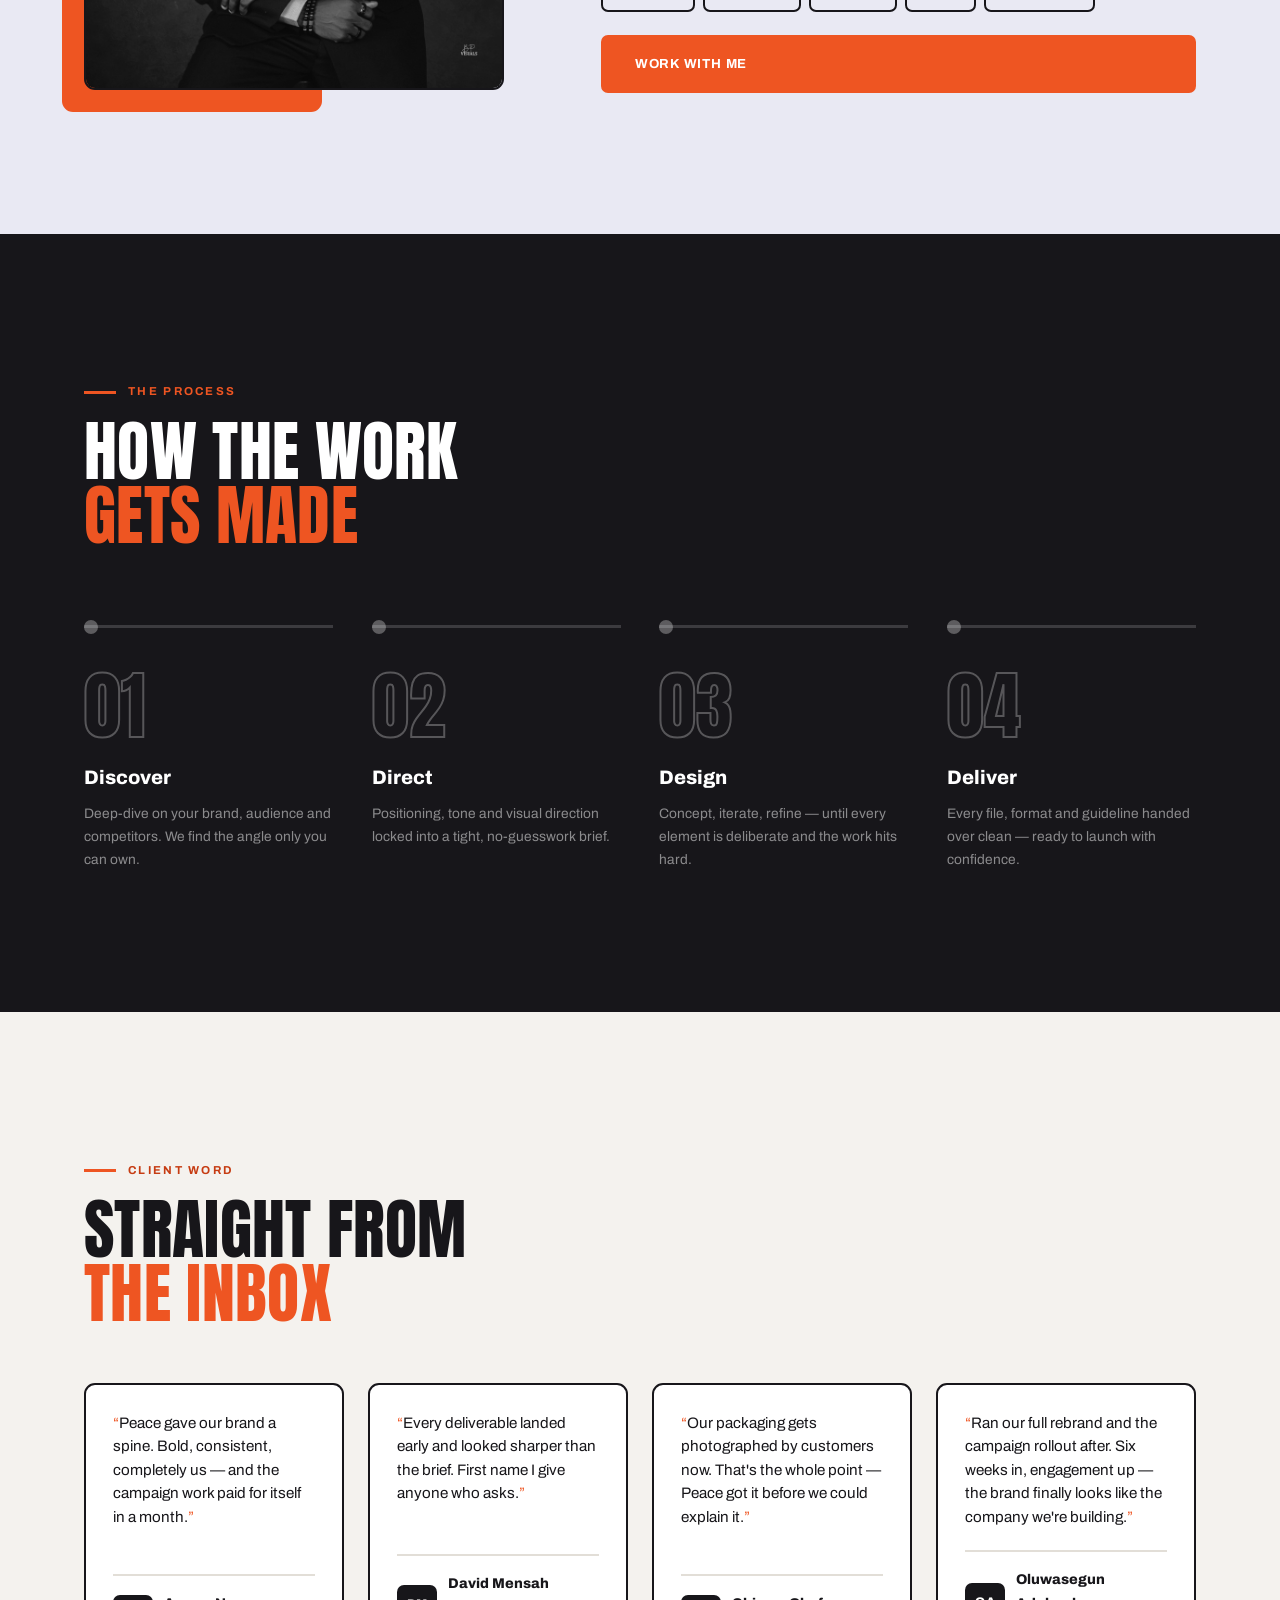
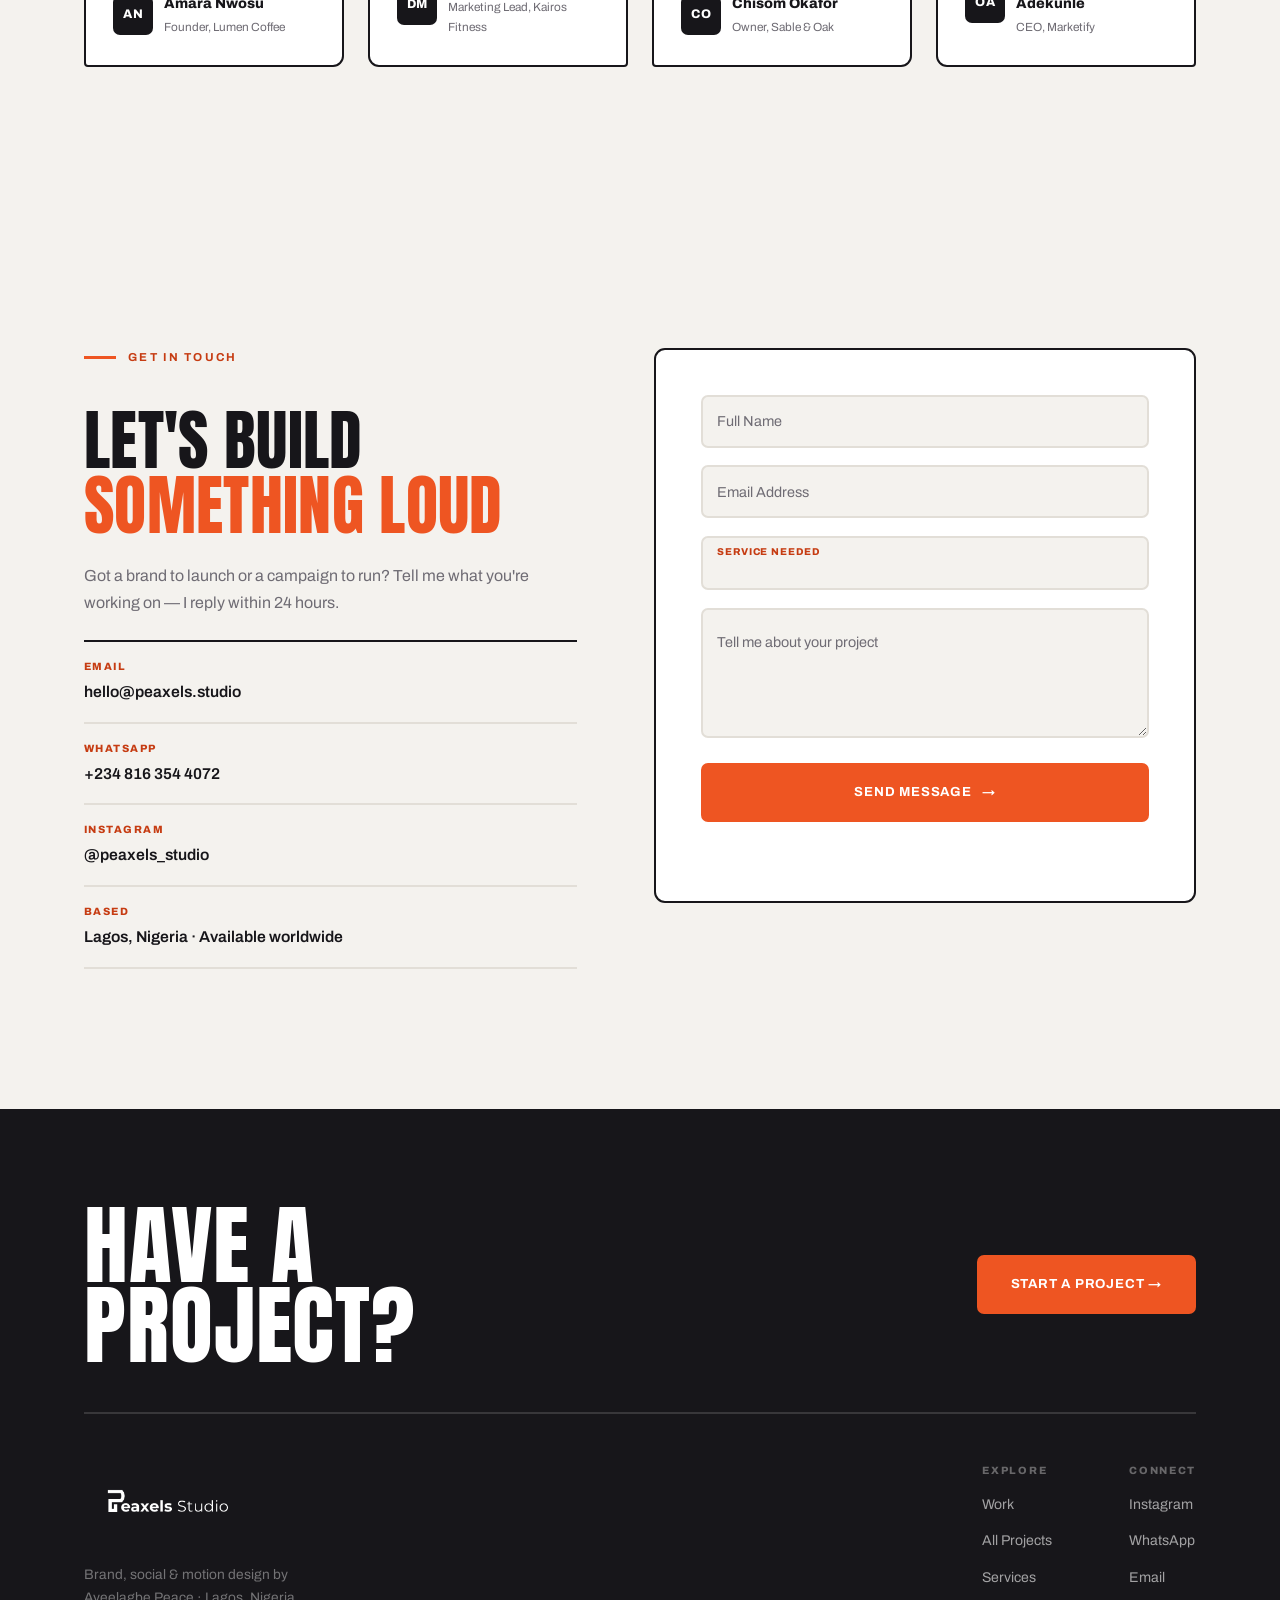
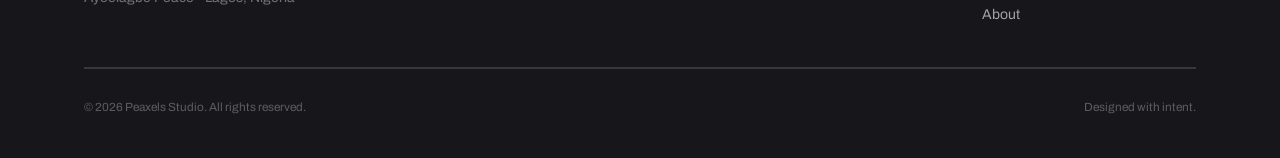
==== commit b7f6d630: "refactor: replace SVG logos with PNG asset and remove legacy client brandwall section" ====
--- a/index.html
+++ b/index.html
@@ -28,7 +28,7 @@
   <nav class="nav" id="nav" role="navigation" aria-label="Main navigation">
     <div class="nav-inner">
       <a href="index.html" class="brand" aria-label="Peaxels Studio home">
-        <img src="images/peaxels-logo.svg" alt="Peaxels Studio" class="brand-logo" width="156" height="34" />
+        <img src="images/peaxels-logo.png" alt="Peaxels Studio" class="brand-logo" width="64" height="32" />
       </a>
 
       <ul class="nav-links" role="list">
@@ -311,53 +311,26 @@
       </div>
     </div>
 
-    <!-- Once logos land: replace each .bw-name span with <img src="images/clients/xxx.svg" alt="Xxx"> -->
-    <div class="brandwall reveal" style="--d:.1s" aria-label="Selected clients">
-      <div class="bw-row">
-        <ul class="bw-track">
-          <li><span class="bw-name">ADDVOR</span><svg class="bw-star" viewBox="0 0 24 24" fill="none" stroke="currentColor" stroke-width="2.6" stroke-linecap="round" aria-hidden="true"><path d="M12 2v20M2 12h20M4.9 4.9l14.2 14.2M19.1 4.9 4.9 19.1"/></svg></li>
-          <li><span class="bw-name">Legal Baby</span><svg class="bw-star" viewBox="0 0 24 24" fill="none" stroke="currentColor" stroke-width="2.6" stroke-linecap="round" aria-hidden="true"><path d="M12 2v20M2 12h20M4.9 4.9l14.2 14.2M19.1 4.9 4.9 19.1"/></svg></li>
-          <li><span class="bw-name">TSE</span><svg class="bw-star" viewBox="0 0 24 24" fill="none" stroke="currentColor" stroke-width="2.6" stroke-linecap="round" aria-hidden="true"><path d="M12 2v20M2 12h20M4.9 4.9l14.2 14.2M19.1 4.9 4.9 19.1"/></svg></li>
-          <li><span class="bw-name">Silvernig</span><svg class="bw-star" viewBox="0 0 24 24" fill="none" stroke="currentColor" stroke-width="2.6" stroke-linecap="round" aria-hidden="true"><path d="M12 2v20M2 12h20M4.9 4.9l14.2 14.2M19.1 4.9 4.9 19.1"/></svg></li>
-          <li><span class="bw-name">Xapic</span><svg class="bw-star" viewBox="0 0 24 24" fill="none" stroke="currentColor" stroke-width="2.6" stroke-linecap="round" aria-hidden="true"><path d="M12 2v20M2 12h20M4.9 4.9l14.2 14.2M19.1 4.9 4.9 19.1"/></svg></li>
-          <li><span class="bw-name">Novotern</span><svg class="bw-star" viewBox="0 0 24 24" fill="none" stroke="currentColor" stroke-width="2.6" stroke-linecap="round" aria-hidden="true"><path d="M12 2v20M2 12h20M4.9 4.9l14.2 14.2M19.1 4.9 4.9 19.1"/></svg></li>
-          <li><span class="bw-name">Vehance</span><svg class="bw-star" viewBox="0 0 24 24" fill="none" stroke="currentColor" stroke-width="2.6" stroke-linecap="round" aria-hidden="true"><path d="M12 2v20M2 12h20M4.9 4.9l14.2 14.2M19.1 4.9 4.9 19.1"/></svg></li>
-          <li><span class="bw-name">Viba</span><svg class="bw-star" viewBox="0 0 24 24" fill="none" stroke="currentColor" stroke-width="2.6" stroke-linecap="round" aria-hidden="true"><path d="M12 2v20M2 12h20M4.9 4.9l14.2 14.2M19.1 4.9 4.9 19.1"/></svg></li>
-        </ul>
-        <ul class="bw-track" aria-hidden="true">
-          <li><span class="bw-name">ADDVOR</span><svg class="bw-star" viewBox="0 0 24 24" fill="none" stroke="currentColor" stroke-width="2.6" stroke-linecap="round"><path d="M12 2v20M2 12h20M4.9 4.9l14.2 14.2M19.1 4.9 4.9 19.1"/></svg></li>
-          <li><span class="bw-name">Legal Baby</span><svg class="bw-star" viewBox="0 0 24 24" fill="none" stroke="currentColor" stroke-width="2.6" stroke-linecap="round"><path d="M12 2v20M2 12h20M4.9 4.9l14.2 14.2M19.1 4.9 4.9 19.1"/></svg></li>
-          <li><span class="bw-name">TSE</span><svg class="bw-star" viewBox="0 0 24 24" fill="none" stroke="currentColor" stroke-width="2.6" stroke-linecap="round"><path d="M12 2v20M2 12h20M4.9 4.9l14.2 14.2M19.1 4.9 4.9 19.1"/></svg></li>
-          <li><span class="bw-name">Silvernig</span><svg class="bw-star" viewBox="0 0 24 24" fill="none" stroke="currentColor" stroke-width="2.6" stroke-linecap="round"><path d="M12 2v20M2 12h20M4.9 4.9l14.2 14.2M19.1 4.9 4.9 19.1"/></svg></li>
-          <li><span class="bw-name">Xapic</span><svg class="bw-star" viewBox="0 0 24 24" fill="none" stroke="currentColor" stroke-width="2.6" stroke-linecap="round"><path d="M12 2v20M2 12h20M4.9 4.9l14.2 14.2M19.1 4.9 4.9 19.1"/></svg></li>
-          <li><span class="bw-name">Novotern</span><svg class="bw-star" viewBox="0 0 24 24" fill="none" stroke="currentColor" stroke-width="2.6" stroke-linecap="round"><path d="M12 2v20M2 12h20M4.9 4.9l14.2 14.2M19.1 4.9 4.9 19.1"/></svg></li>
-          <li><span class="bw-name">Vehance</span><svg class="bw-star" viewBox="0 0 24 24" fill="none" stroke="currentColor" stroke-width="2.6" stroke-linecap="round"><path d="M12 2v20M2 12h20M4.9 4.9l14.2 14.2M19.1 4.9 4.9 19.1"/></svg></li>
-          <li><span class="bw-name">Viba</span><svg class="bw-star" viewBox="0 0 24 24" fill="none" stroke="currentColor" stroke-width="2.6" stroke-linecap="round"><path d="M12 2v20M2 12h20M4.9 4.9l14.2 14.2M19.1 4.9 4.9 19.1"/></svg></li>
-        </ul>
-      </div>
-
-      <div class="bw-row bw-row--rev">
-        <ul class="bw-track">
-          <li><span class="bw-name out">Voixify</span><svg class="bw-star" viewBox="0 0 24 24" fill="none" stroke="currentColor" stroke-width="2.6" stroke-linecap="round" aria-hidden="true"><path d="M12 2v20M2 12h20M4.9 4.9l14.2 14.2M19.1 4.9 4.9 19.1"/></svg></li>
-          <li><span class="bw-name out">Tabansi Consulting</span><svg class="bw-star" viewBox="0 0 24 24" fill="none" stroke="currentColor" stroke-width="2.6" stroke-linecap="round" aria-hidden="true"><path d="M12 2v20M2 12h20M4.9 4.9l14.2 14.2M19.1 4.9 4.9 19.1"/></svg></li>
-          <li><span class="bw-name out">Slakes Digital</span><svg class="bw-star" viewBox="0 0 24 24" fill="none" stroke="currentColor" stroke-width="2.6" stroke-linecap="round" aria-hidden="true"><path d="M12 2v20M2 12h20M4.9 4.9l14.2 14.2M19.1 4.9 4.9 19.1"/></svg></li>
-          <li><span class="bw-name out">Eventboomer</span><svg class="bw-star" viewBox="0 0 24 24" fill="none" stroke="currentColor" stroke-width="2.6" stroke-linecap="round" aria-hidden="true"><path d="M12 2v20M2 12h20M4.9 4.9l14.2 14.2M19.1 4.9 4.9 19.1"/></svg></li>
-          <li><span class="bw-name out">Edvantor</span><svg class="bw-star" viewBox="0 0 24 24" fill="none" stroke="currentColor" stroke-width="2.6" stroke-linecap="round" aria-hidden="true"><path d="M12 2v20M2 12h20M4.9 4.9l14.2 14.2M19.1 4.9 4.9 19.1"/></svg></li>
-          <li><span class="bw-name out">Aegispay</span><svg class="bw-star" viewBox="0 0 24 24" fill="none" stroke="currentColor" stroke-width="2.6" stroke-linecap="round" aria-hidden="true"><path d="M12 2v20M2 12h20M4.9 4.9l14.2 14.2M19.1 4.9 4.9 19.1"/></svg></li>
-          <li><span class="bw-name out">Marketify</span><svg class="bw-star" viewBox="0 0 24 24" fill="none" stroke="currentColor" stroke-width="2.6" stroke-linecap="round" aria-hidden="true"><path d="M12 2v20M2 12h20M4.9 4.9l14.2 14.2M19.1 4.9 4.9 19.1"/></svg></li>
-          <li><span class="bw-name out">Peaxels</span><svg class="bw-star" viewBox="0 0 24 24" fill="none" stroke="currentColor" stroke-width="2.6" stroke-linecap="round" aria-hidden="true"><path d="M12 2v20M2 12h20M4.9 4.9l14.2 14.2M19.1 4.9 4.9 19.1"/></svg></li>
-        </ul>
-        <ul class="bw-track" aria-hidden="true">
-          <li><span class="bw-name out">Voixify</span><svg class="bw-star" viewBox="0 0 24 24" fill="none" stroke="currentColor" stroke-width="2.6" stroke-linecap="round"><path d="M12 2v20M2 12h20M4.9 4.9l14.2 14.2M19.1 4.9 4.9 19.1"/></svg></li>
-          <li><span class="bw-name out">Tabansi Consulting</span><svg class="bw-star" viewBox="0 0 24 24" fill="none" stroke="currentColor" stroke-width="2.6" stroke-linecap="round"><path d="M12 2v20M2 12h20M4.9 4.9l14.2 14.2M19.1 4.9 4.9 19.1"/></svg></li>
-          <li><span class="bw-name out">Slakes Digital</span><svg class="bw-star" viewBox="0 0 24 24" fill="none" stroke="currentColor" stroke-width="2.6" stroke-linecap="round"><path d="M12 2v20M2 12h20M4.9 4.9l14.2 14.2M19.1 4.9 4.9 19.1"/></svg></li>
-          <li><span class="bw-name out">Eventboomer</span><svg class="bw-star" viewBox="0 0 24 24" fill="none" stroke="currentColor" stroke-width="2.6" stroke-linecap="round"><path d="M12 2v20M2 12h20M4.9 4.9l14.2 14.2M19.1 4.9 4.9 19.1"/></svg></li>
-          <li><span class="bw-name out">Edvantor</span><svg class="bw-star" viewBox="0 0 24 24" fill="none" stroke="currentColor" stroke-width="2.6" stroke-linecap="round"><path d="M12 2v20M2 12h20M4.9 4.9l14.2 14.2M19.1 4.9 4.9 19.1"/></svg></li>
-          <li><span class="bw-name out">Aegispay</span><svg class="bw-star" viewBox="0 0 24 24" fill="none" stroke="currentColor" stroke-width="2.6" stroke-linecap="round"><path d="M12 2v20M2 12h20M4.9 4.9l14.2 14.2M19.1 4.9 4.9 19.1"/></svg></li>
-          <li><span class="bw-name out">Marketify</span><svg class="bw-star" viewBox="0 0 24 24" fill="none" stroke="currentColor" stroke-width="2.6" stroke-linecap="round"><path d="M12 2v20M2 12h20M4.9 4.9l14.2 14.2M19.1 4.9 4.9 19.1"/></svg></li>
-          <li><span class="bw-name out">Peaxels</span><svg class="bw-star" viewBox="0 0 24 24" fill="none" stroke="currentColor" stroke-width="2.6" stroke-linecap="round"><path d="M12 2v20M2 12h20M4.9 4.9l14.2 14.2M19.1 4.9 4.9 19.1"/></svg></li>
-        </ul>
-      </div>
+    <!-- Once logos land: put <img src="images/clients/xxx.svg" alt="Xxx"> inside each .bw-pill -->
+    <div class="container">
+      <ul class="brandwall reveal" style="--d:.1s" id="brandWall" aria-label="Selected clients">
+        <li class="bw-pill">ADDVOR</li>
+        <li class="bw-pill">Legal Baby</li>
+        <li class="bw-pill">TSE</li>
+        <li class="bw-pill">Silvernig</li>
+        <li class="bw-pill">Xapic</li>
+        <li class="bw-pill">Novotern</li>
+        <li class="bw-pill">Vehance</li>
+        <li class="bw-pill">Viba</li>
+        <li class="bw-pill">Voixify</li>
+        <li class="bw-pill">Tabansi Consulting</li>
+        <li class="bw-pill">Slakes Digital</li>
+        <li class="bw-pill">Eventboomer</li>
+        <li class="bw-pill">Edvantor</li>
+        <li class="bw-pill">Aegispay</li>
+        <li class="bw-pill">Marketify</li>
+        <li class="bw-pill">Peaxels</li>
+      </ul>
     </div>
   </section>
 
@@ -540,7 +513,7 @@
       <div class="footer-top">
         <div class="footer-brand">
           <a href="index.html" class="brand">
-            <img src="images/peaxels-logo-light.svg" alt="Peaxels Studio" class="brand-logo" width="156" height="34" />
+            <img src="images/peaxels-logo.png" alt="Peaxels Studio" class="brand-logo brand-logo--light" width="64" height="32" />
           </a>
           <p>Brand, social &amp; motion design by<br />Ayeelagbe Peace · Lagos, Nigeria</p>
         </div>
--- a/style.css
+++ b/style.css
@@ -188,7 +188,7 @@
 }
 
 .brand { display: inline-flex; align-items: center; color: var(--ink); }
-.brand-logo { height: 30px; width: auto; display: block; }
+.brand-logo { height: 85px; width: auto; display: block; }
 .brand-logo--light { filter: brightness(0) invert(1); }
 
 .nav-links { display: flex; align-items: center; gap: clamp(1.4rem, 2.6vw, 2.4rem); }
@@ -539,56 +539,28 @@
   font-size: .82rem; font-weight: 600; letter-spacing: .02em;
   color: rgba(255,255,255,.55); max-width: 24ch; text-align: right;
 }
-.clients-note span { color: var(--orange); font-family: var(--poster); font-size: 1.4rem; margin-right: .3em; }
+.clients-note span { color: var(--orange); font-weight: 800; font-size: 1rem; margin-right: .25em; }
 
 .brandwall {
-  display: flex; flex-direction: column;
-  gap: 2px;
-  border-block: 2px solid var(--orange);
-  padding-block: 2px;
-}
-.bw-row {
-  display: flex; align-items: center;
-  overflow: hidden;
-  padding-block: clamp(.9rem, 2.2vw, 1.5rem);
-}
-.bw-track {
-  display: flex; align-items: center; flex-shrink: 0;
-  gap: clamp(1.4rem, 3vw, 3rem);
-  padding-right: clamp(1.4rem, 3vw, 3rem);
-  animation: bw-scroll 42s linear infinite;
+  display: flex; flex-wrap: wrap;
+  justify-content: center; align-items: center;
+  gap: clamp(.75rem, 1.6vw, 1.1rem);
+}
+.bw-pill {
+  --px: 0px; --py: 0px;
+  display: inline-flex; align-items: center;
+  padding: .8rem 1.7rem;
+  border: 1.5px solid var(--orange);
+  border-radius: 999px;
+  font-family: var(--sans); text-transform: uppercase;
+  font-size: clamp(.72rem, 1.4vw, .9rem); font-weight: 700;
+  letter-spacing: .14em; line-height: 1;
+  color: var(--orange); white-space: nowrap;
+  transform: translate(var(--px), var(--py));
+  transition: background .3s var(--ease), color .3s var(--ease);
   will-change: transform;
 }
-.bw-row--rev .bw-track { animation-duration: 55s; animation-direction: reverse; }
-.brandwall:hover .bw-track { animation-play-state: paused; }
-
-.bw-track li { display: flex; align-items: center; gap: clamp(1.4rem, 3vw, 3rem); flex-shrink: 0; }
-.bw-name {
-  font-family: var(--poster); text-transform: uppercase;
-  font-size: clamp(1.9rem, 5.5vw, 4rem); line-height: 1; letter-spacing: .01em;
-  color: #fff; white-space: nowrap;
-  transition: color .3s var(--ease), -webkit-text-stroke-color .3s var(--ease);
-}
-.bw-name.out {
-  color: transparent;
-  -webkit-text-stroke: 2px rgba(255,255,255,.5);
-}
-.bw-row:hover .bw-name { color: var(--orange); }
-.bw-row:hover .bw-name.out { color: transparent; -webkit-text-stroke-color: var(--orange); }
-.bw-star {
-  width: clamp(14px, 2vw, 22px); height: clamp(14px, 2vw, 22px);
-  flex-shrink: 0; color: var(--orange);
-  animation: mq-spin 7s linear infinite;
-}
-.brandwall:hover .bw-star { animation-play-state: paused; }
-
-@keyframes bw-scroll { from { transform: translateX(0); } to { transform: translateX(-100%); } }
-
-@media (prefers-reduced-motion: reduce) {
-  .bw-track { animation: none; flex-wrap: wrap; justify-content: center; }
-  .bw-track[aria-hidden="true"] { display: none; }
-  .bw-star { animation: none; }
-}
+.bw-pill:hover { background: var(--orange); color: var(--ink); }
 
 /* ── 14. ABOUT ─────────────────────────────────────────── */
 .about { background: var(--haze); }
@@ -834,6 +806,7 @@
   :root { --nav-h: 64px; }
   .nav-links { display: none; }
   .hamburger { display: flex; }
+  .brand-logo { height: 36px; }
   .hero-title { font-size: clamp(2.8rem, 13vw, 4.5rem); }
   .hero-watermark { font-size: 40vw; }
   .hero-tag { left: 0; }
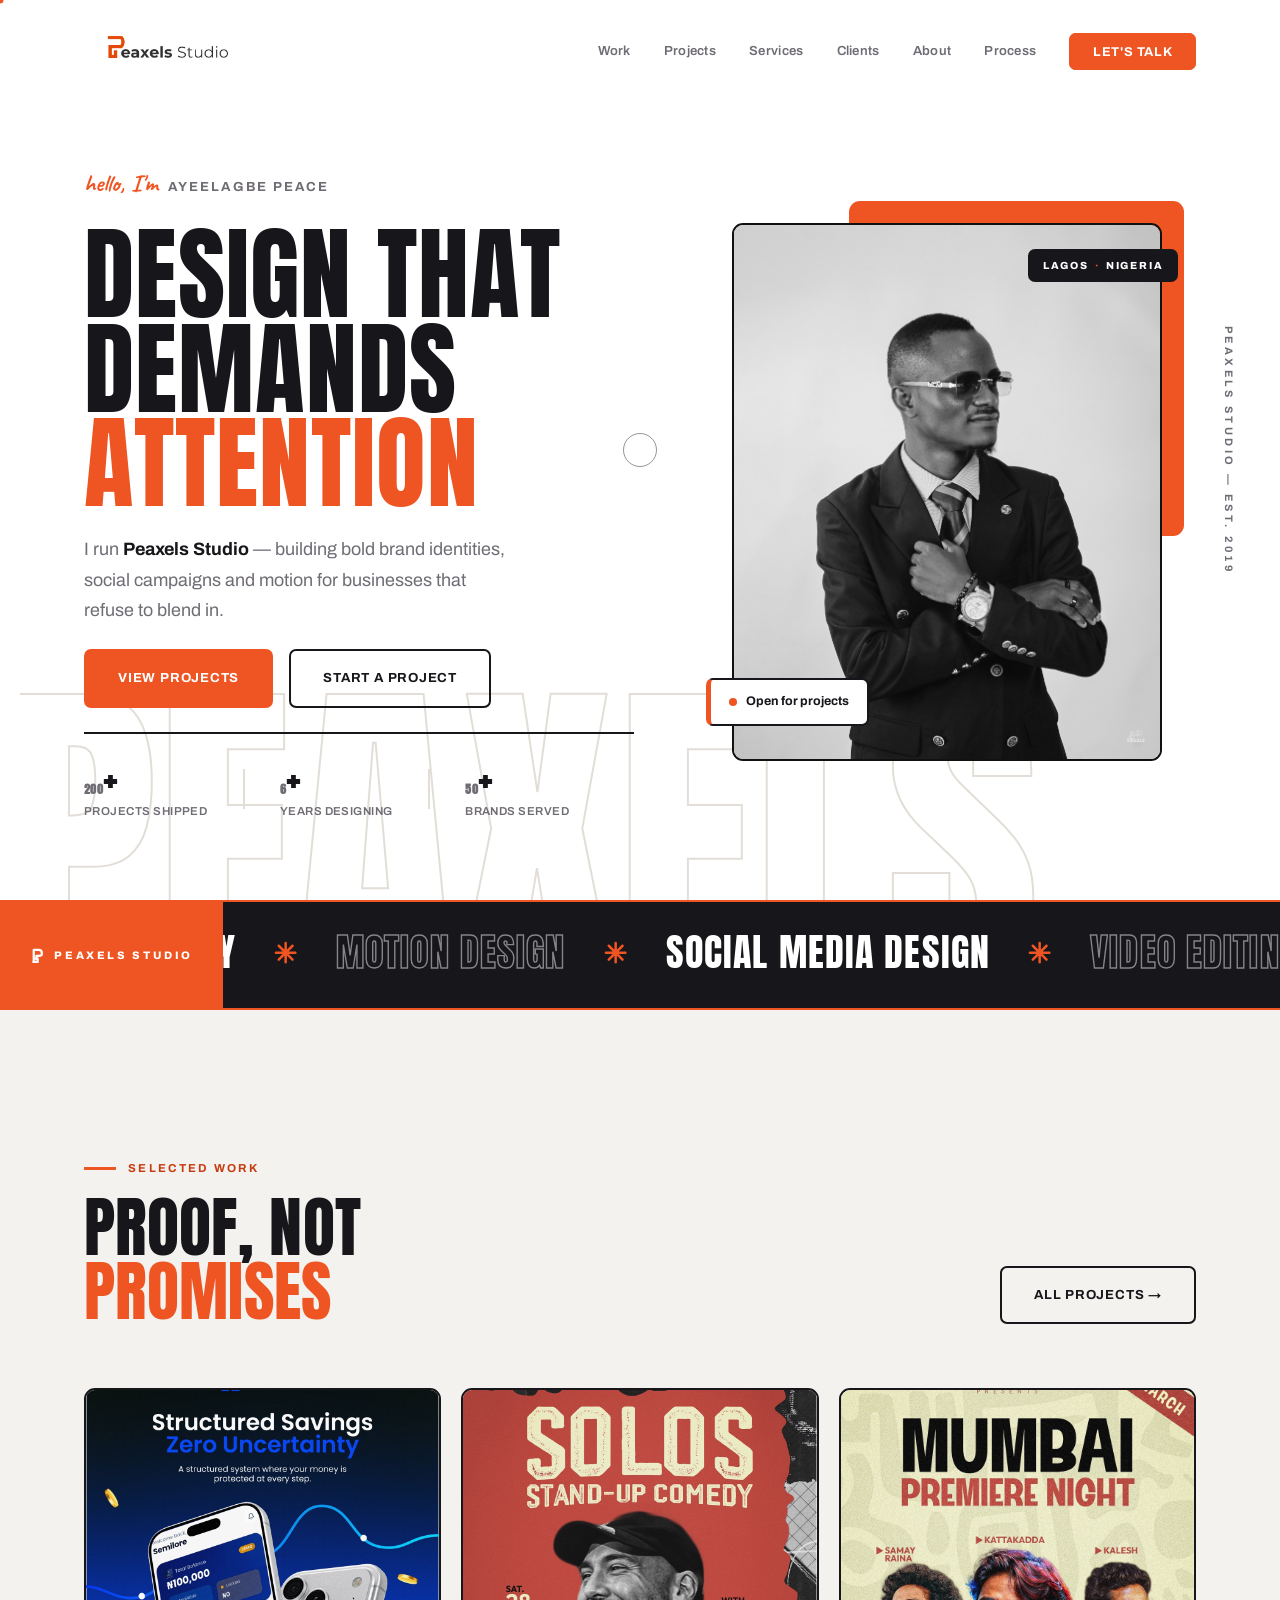
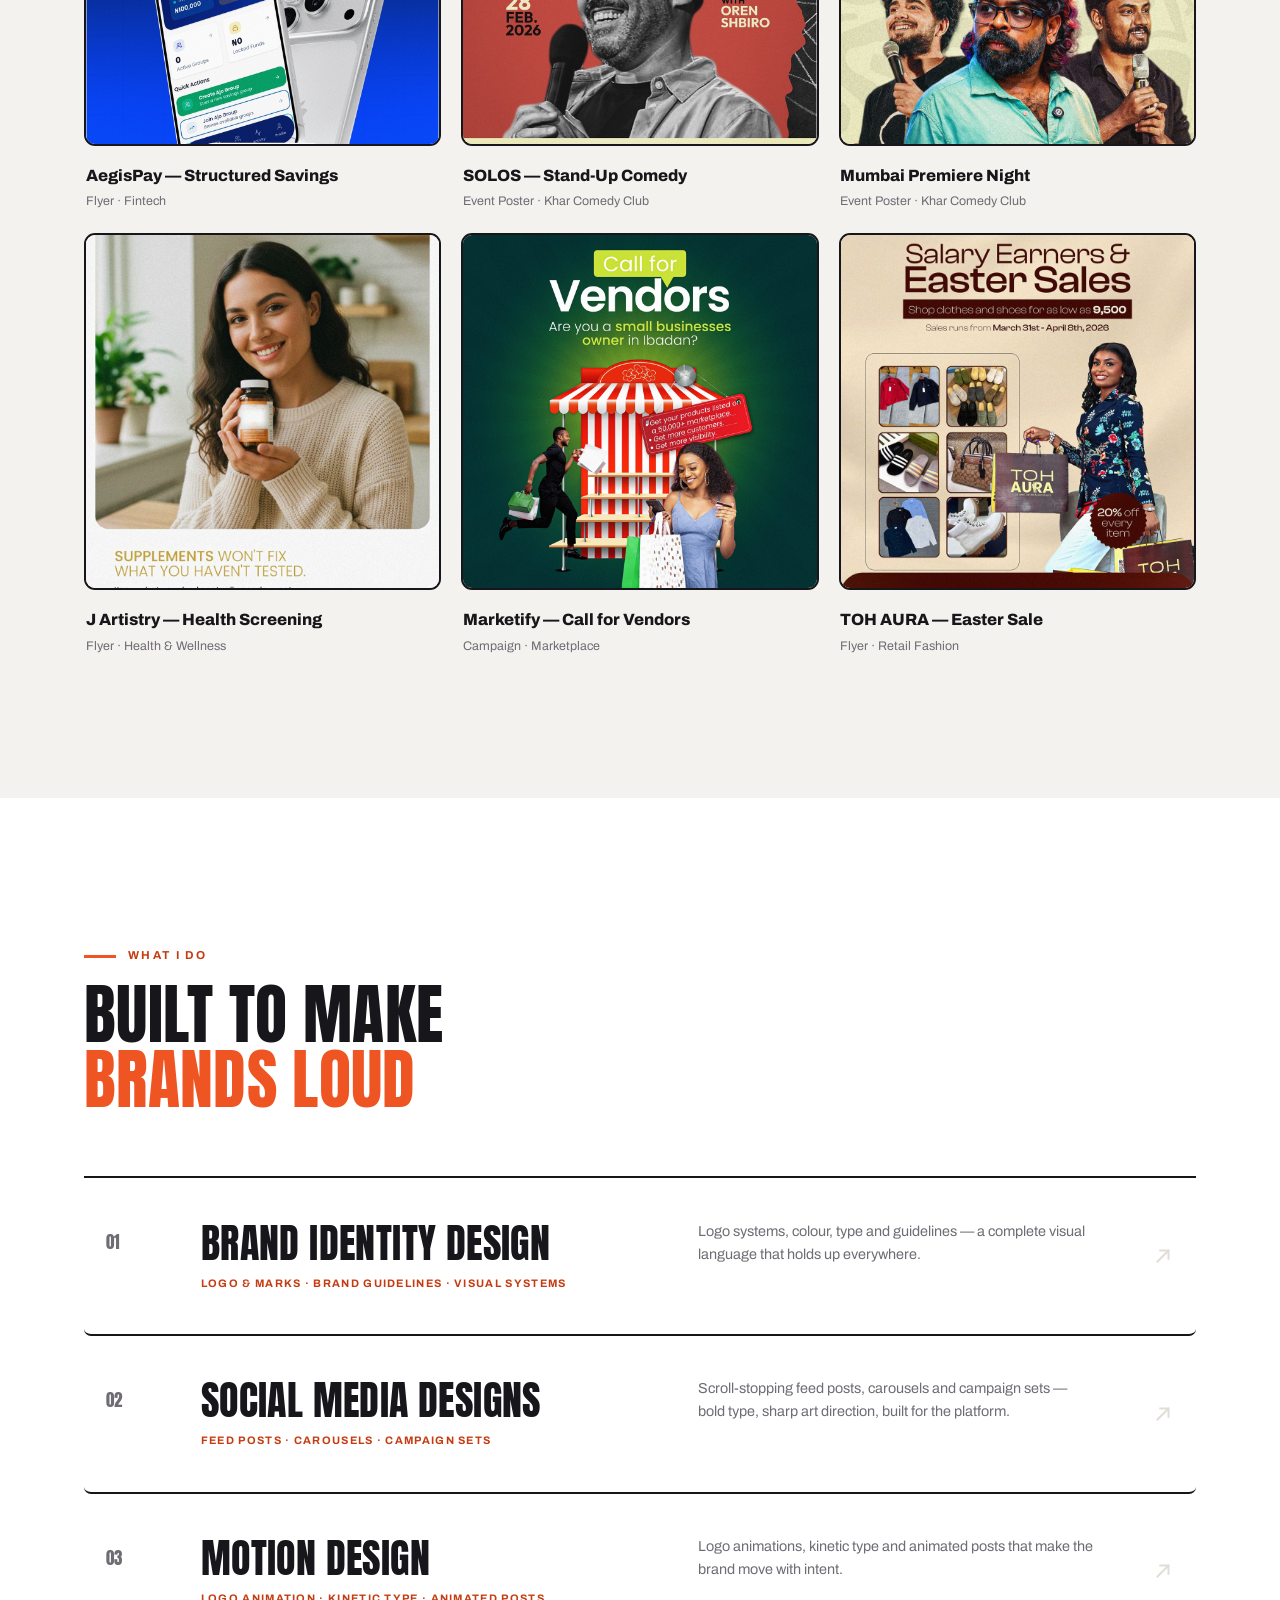
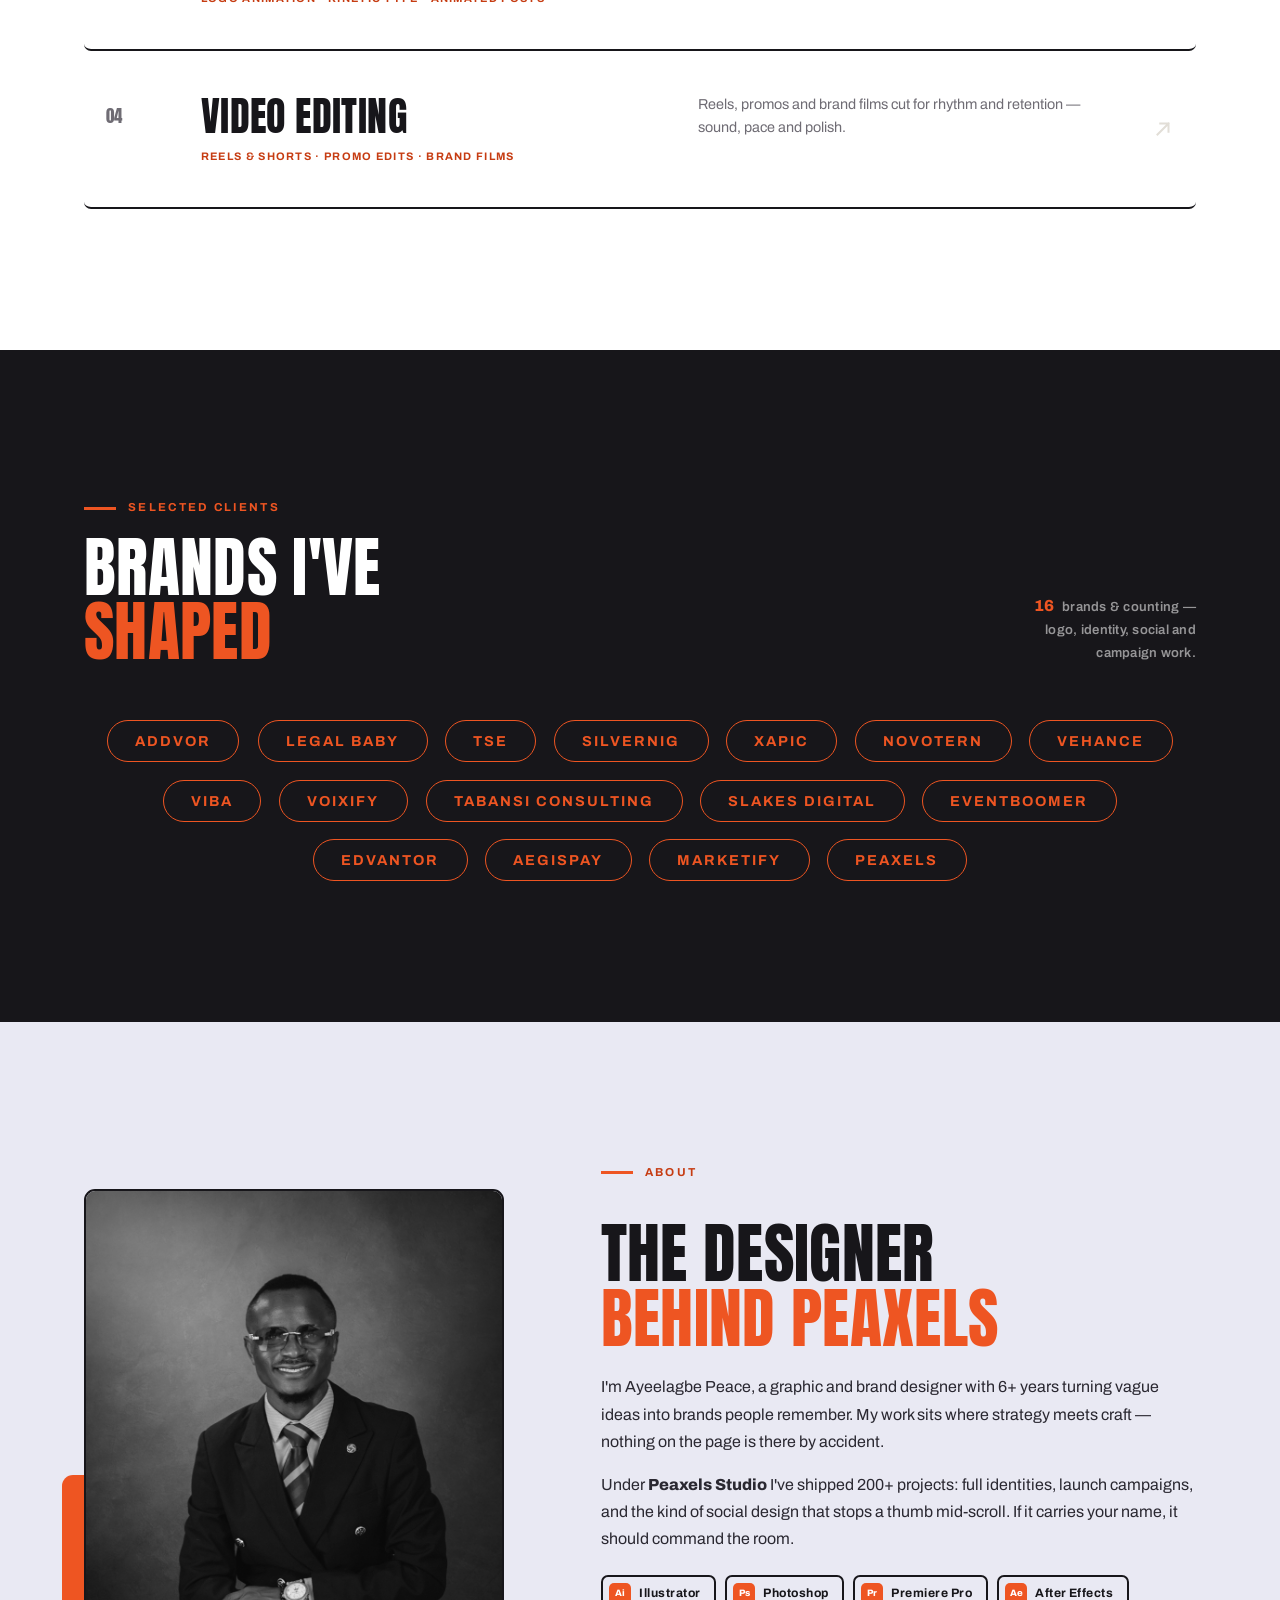
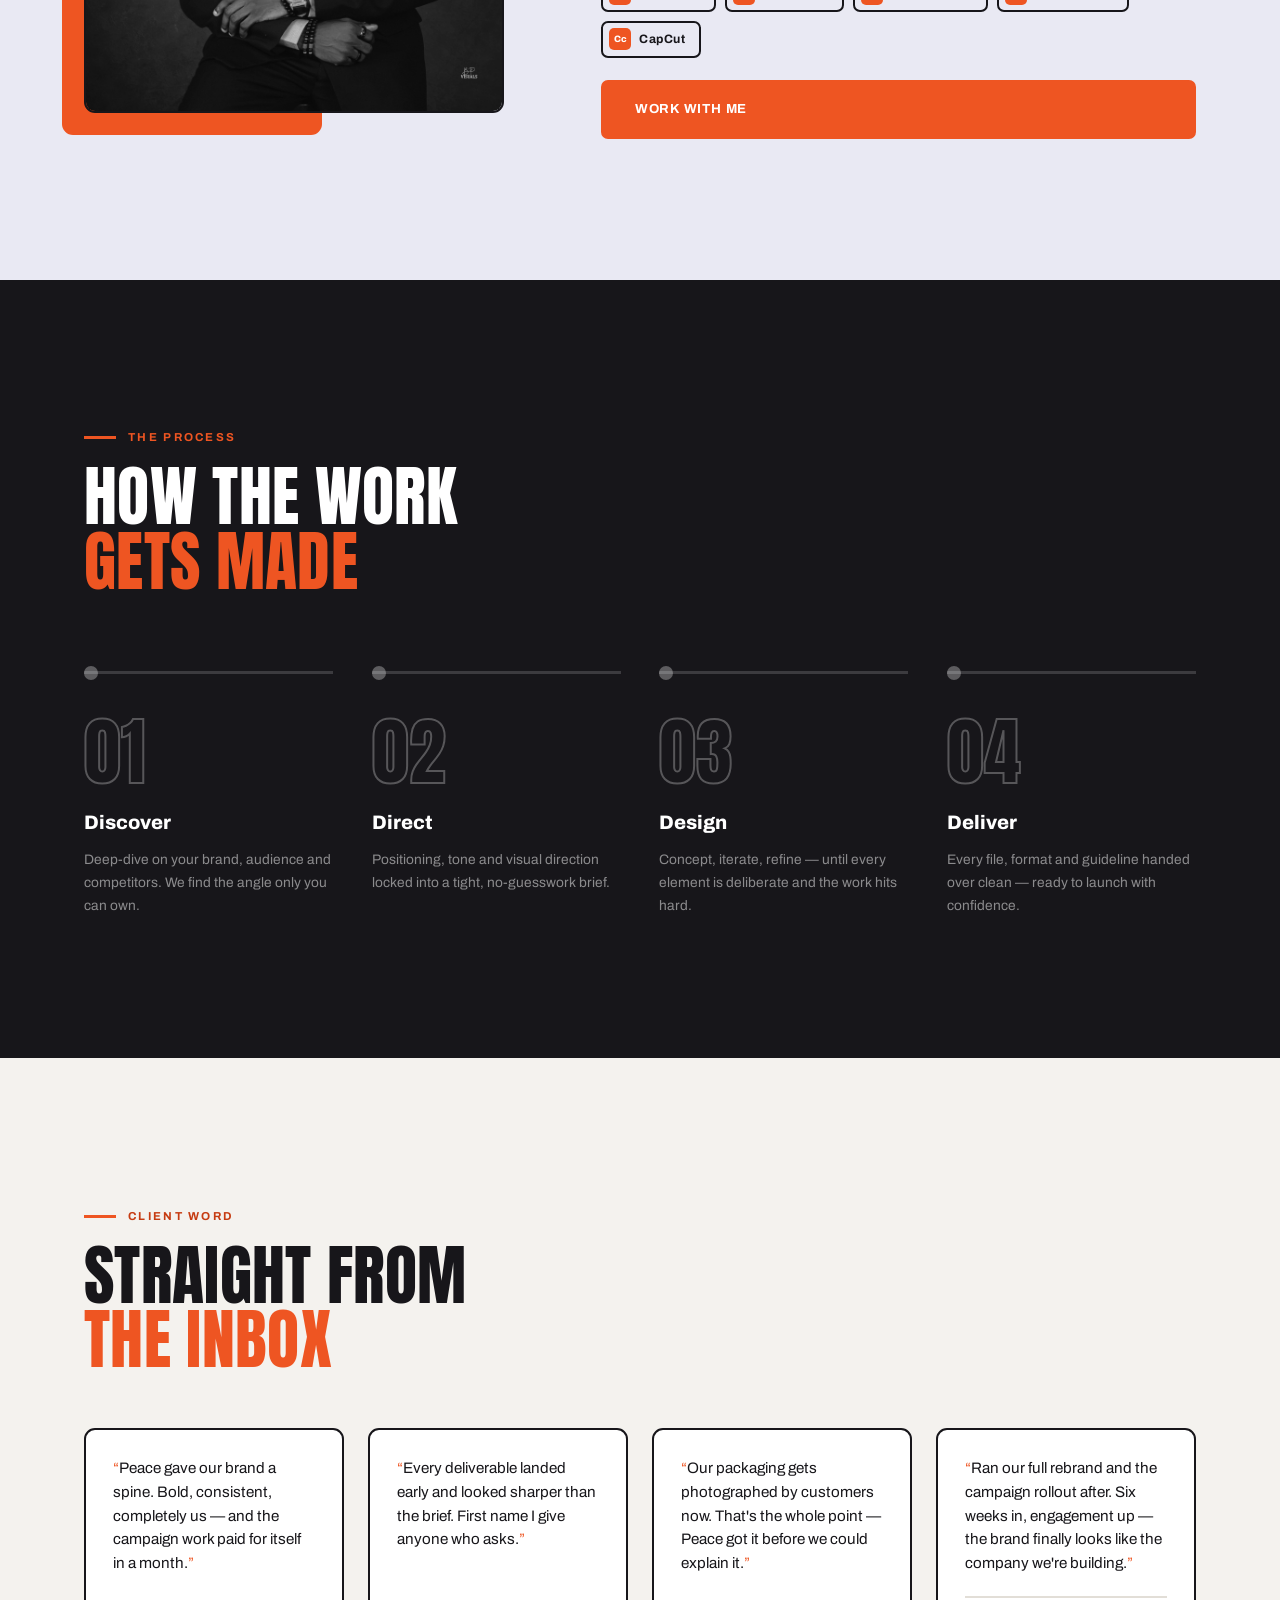
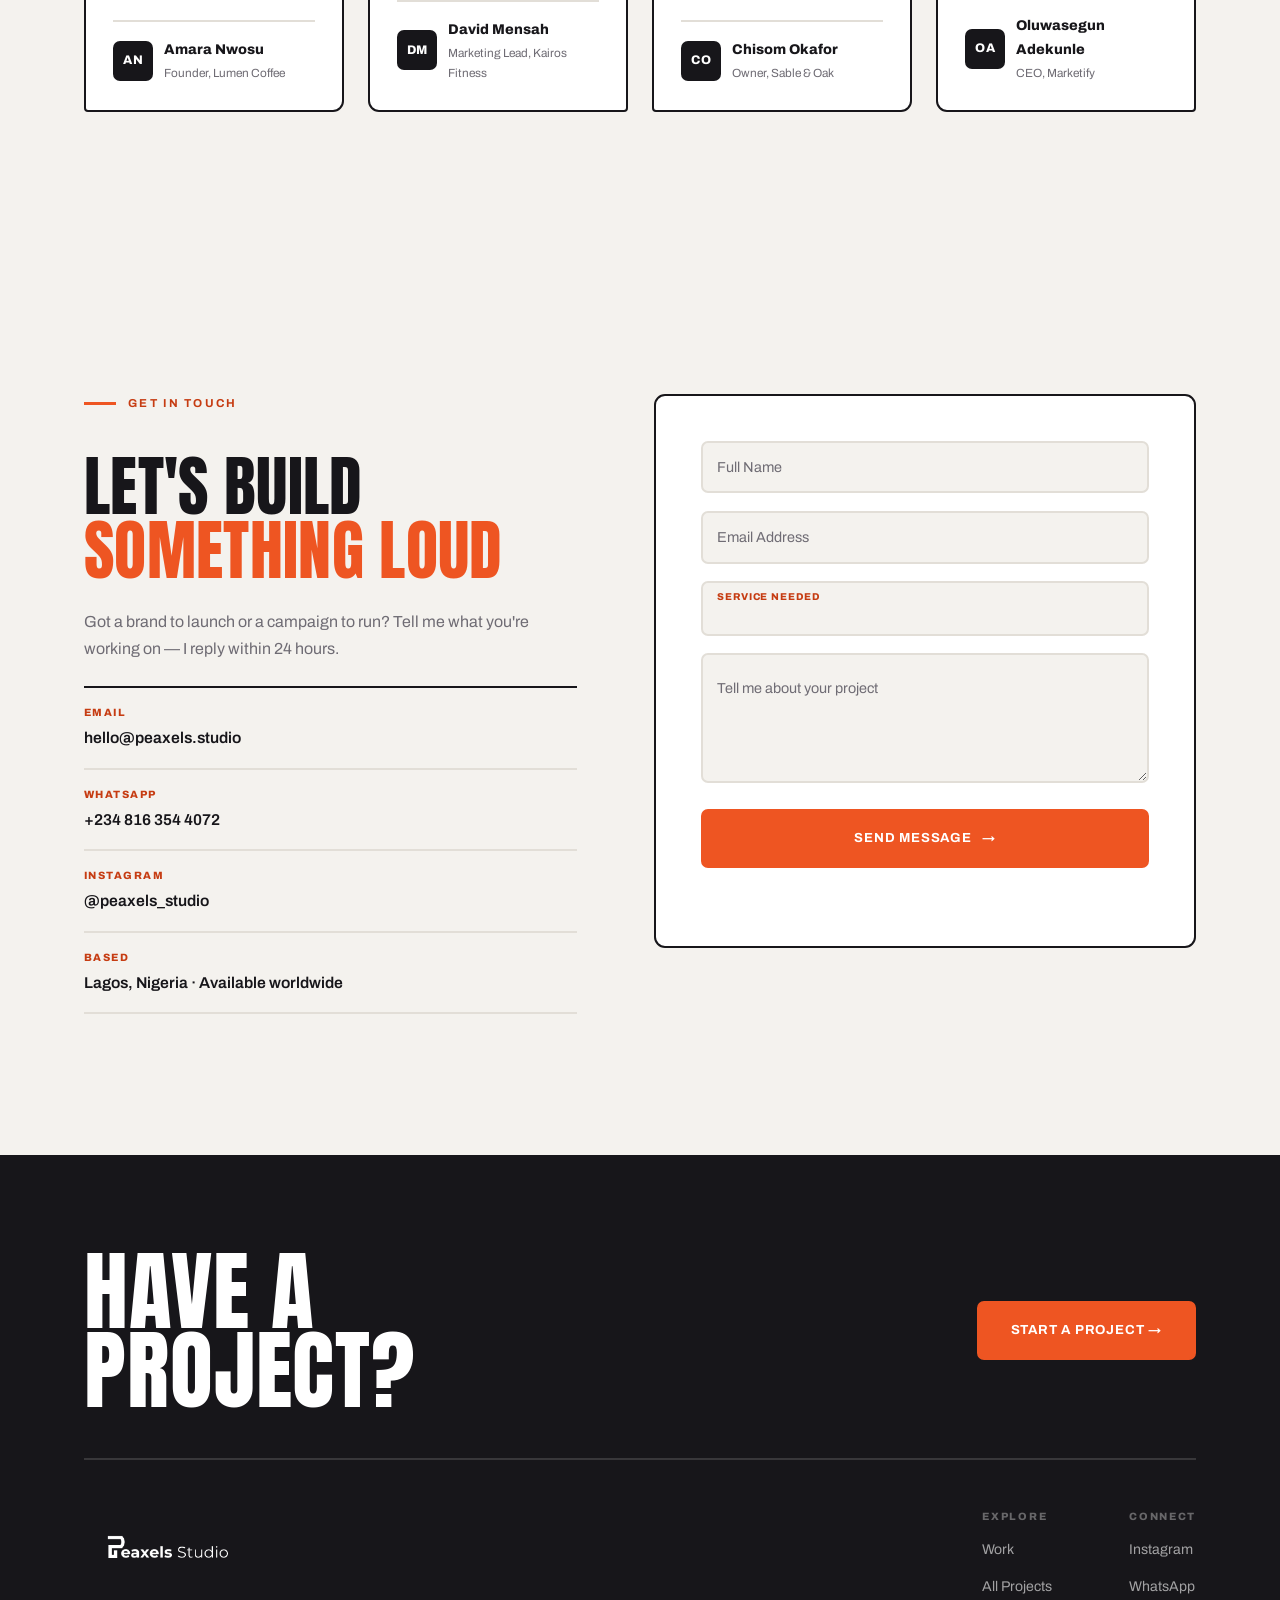
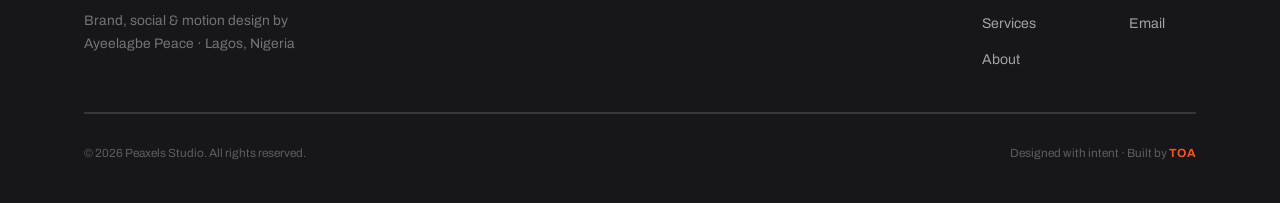
==== commit 001b4c6a: "Feature best client flyers on home; pill brand wall with fluid repulsion + links; tools = Ai/Ps/Pr/A" ====
--- a/index.html
+++ b/index.html
@@ -176,80 +176,80 @@
 
         <article class="wcard reveal" style="--d:.05s" data-project>
           <div class="wcard-art">
-            <img src="images/projects/ideas-ignite-change.png" alt="Ideas Ignite Change — campaign poster by Peaxels Studio" loading="lazy" />
+            <img src="images/projects/featured/aegispay-savings.jpg" alt="AegisPay — Structured Savings, Zero Uncertainty flyer" loading="lazy" />
           </div>
           <div class="wcard-veil">
-            <span class="wcard-tag">Social Media Design</span>
-            <h3>Ideas Ignite Change</h3>
-            <p>Type-led motivational poster from the Peaxels campaign series.</p>
+            <span class="wcard-tag">Flyer · Fintech</span>
+            <h3>AegisPay — Structured Savings</h3>
+            <p>Launch flyer for a group-savings fintech — device mockup, confident type.</p>
             <span class="wcard-cta">View Project →</span>
           </div>
-          <div class="wcard-meta"><h3>Ideas Ignite Change</h3><span>Campaign · 2024</span></div>
+          <div class="wcard-meta"><h3>AegisPay — Structured Savings</h3><span>Flyer · Fintech</span></div>
         </article>
 
         <article class="wcard reveal" style="--d:.1s" data-project>
           <div class="wcard-art">
-            <img src="images/projects/focus.png" alt="Focus — your dreams demand focus, campaign poster" loading="lazy" />
+            <img src="images/projects/featured/khar-comedy-solos.jpg" alt="SOLOS Stand-Up Comedy event poster for Khar Comedy Club" loading="lazy" />
           </div>
           <div class="wcard-veil">
-            <span class="wcard-tag">Social Media Design</span>
-            <h3>Your Dreams Demand Focus</h3>
-            <p>Bold display lockup over a duotone photo composite.</p>
+            <span class="wcard-tag">Event Poster</span>
+            <h3>SOLOS — Stand-Up Comedy</h3>
+            <p>Vintage-poster treatment for a Khar Comedy Club show night.</p>
             <span class="wcard-cta">View Project →</span>
           </div>
-          <div class="wcard-meta"><h3>Focus</h3><span>Campaign · 2024</span></div>
+          <div class="wcard-meta"><h3>SOLOS — Stand-Up Comedy</h3><span>Event Poster · Khar Comedy Club</span></div>
         </article>
 
         <article class="wcard reveal" style="--d:.15s" data-project>
           <div class="wcard-art">
-            <img src="images/projects/vision.png" alt="Vision — concept campaign poster with type over image" loading="lazy" />
+            <img src="images/projects/featured/khar-comedy-mumbai.jpg" alt="Mumbai Premiere Night comedy event poster" loading="lazy" />
           </div>
           <div class="wcard-veil">
-            <span class="wcard-tag">Social Media Design</span>
-            <h3>Vision</h3>
-            <p>Oversized masked headline, editorial photo treatment.</p>
+            <span class="wcard-tag">Event Poster</span>
+            <h3>Mumbai Premiere Night</h3>
+            <p>Line-up poster — three headliners, bold display hierarchy.</p>
             <span class="wcard-cta">View Project →</span>
           </div>
-          <div class="wcard-meta"><h3>Vision</h3><span>Campaign · 2024</span></div>
+          <div class="wcard-meta"><h3>Mumbai Premiere Night</h3><span>Event Poster · Khar Comedy Club</span></div>
         </article>
 
         <article class="wcard reveal" style="--d:.05s" data-project>
           <div class="wcard-art">
-            <img src="images/projects/welcome-july.png" alt="Welcome to July — Peaxels monthly series poster" loading="lazy" />
+            <img src="images/projects/featured/j-artistry-supplements.jpg" alt="J Artistry Clinic — Supplements won't fix what you haven't tested flyer" loading="lazy" />
           </div>
           <div class="wcard-veil">
-            <span class="wcard-tag">Video Editing</span>
-            <h3>Welcome to July</h3>
-            <p>Monthly series artwork — duotone portrait, script + display type.</p>
+            <span class="wcard-tag">Flyer · Health</span>
+            <h3>J Artistry — Health Screening</h3>
+            <p>Editorial clinic flyer — clean grid, restrained gold accent.</p>
             <span class="wcard-cta">View Project →</span>
           </div>
-          <div class="wcard-meta"><h3>Welcome to July</h3><span>Monthly Series · 2024</span></div>
+          <div class="wcard-meta"><h3>J Artistry — Health Screening</h3><span>Flyer · Health &amp; Wellness</span></div>
         </article>
 
         <article class="wcard reveal" style="--d:.1s" data-project>
           <div class="wcard-art">
-            <img src="images/projects/welcome-august.png" alt="Welcome to August — Peaxels monthly series poster" loading="lazy" />
+            <img src="images/projects/featured/marketify-vendors.jpg" alt="Marketify — Call for Vendors campaign flyer" loading="lazy" />
           </div>
           <div class="wcard-veil">
-            <span class="wcard-tag">Video Editing</span>
-            <h3>Welcome to August</h3>
-            <p>Monthly series artwork — product hero, split colour field.</p>
+            <span class="wcard-tag">Campaign · Marketplace</span>
+            <h3>Marketify — Call for Vendors</h3>
+            <p>Recruitment campaign for a local marketplace — 3D scene, punchy CTA.</p>
             <span class="wcard-cta">View Project →</span>
           </div>
-          <div class="wcard-meta"><h3>Welcome to August</h3><span>Monthly Series · 2024</span></div>
+          <div class="wcard-meta"><h3>Marketify — Call for Vendors</h3><span>Campaign · Marketplace</span></div>
         </article>
 
         <article class="wcard reveal" style="--d:.15s" data-project>
           <div class="wcard-art">
-            <img src="images/projects/peaxels-promo.jpg" alt="Peaxels Studio brand promo graphic" loading="lazy" />
+            <img src="images/projects/featured/toh-aura-sale.jpg" alt="TOH AURA — Salary Earners &amp; Easter Sales retail flyer" loading="lazy" />
           </div>
           <div class="wcard-veil">
-            <span class="wcard-tag">Brand / Social</span>
-            <h3>Peaxels Studio Promo</h3>
-            <p>Studio identity applied to a social launch graphic.</p>
+            <span class="wcard-tag">Flyer · Retail</span>
+            <h3>TOH AURA — Easter Sale</h3>
+            <p>Seasonal sale flyer for a fashion label — product grid, warm palette.</p>
             <span class="wcard-cta">View Project →</span>
           </div>
-          <div class="wcard-meta"><h3>Peaxels Studio Promo</h3><span>Branding · 2024</span></div>
+          <div class="wcard-meta"><h3>TOH AURA — Easter Sale</h3><span>Flyer · Retail Fashion</span></div>
         </article>
 
       </div>
@@ -314,22 +314,22 @@
     <!-- Once logos land: put <img src="images/clients/xxx.svg" alt="Xxx"> inside each .bw-pill -->
     <div class="container">
       <ul class="brandwall reveal" style="--d:.1s" id="brandWall" aria-label="Selected clients">
-        <li class="bw-pill">ADDVOR</li>
-        <li class="bw-pill">Legal Baby</li>
-        <li class="bw-pill">TSE</li>
-        <li class="bw-pill">Silvernig</li>
-        <li class="bw-pill">Xapic</li>
-        <li class="bw-pill">Novotern</li>
-        <li class="bw-pill">Vehance</li>
-        <li class="bw-pill">Viba</li>
-        <li class="bw-pill">Voixify</li>
-        <li class="bw-pill">Tabansi Consulting</li>
-        <li class="bw-pill">Slakes Digital</li>
-        <li class="bw-pill">Eventboomer</li>
-        <li class="bw-pill">Edvantor</li>
-        <li class="bw-pill">Aegispay</li>
-        <li class="bw-pill">Marketify</li>
-        <li class="bw-pill">Peaxels</li>
+        <li><a class="bw-pill" href="projects.html">ADDVOR</a></li>
+        <li><a class="bw-pill" href="projects.html">Legal Baby</a></li>
+        <li><a class="bw-pill" href="projects.html">TSE</a></li>
+        <li><a class="bw-pill" href="projects.html">Silvernig</a></li>
+        <li><a class="bw-pill" href="projects.html">Xapic</a></li>
+        <li><a class="bw-pill" href="projects.html">Novotern</a></li>
+        <li><a class="bw-pill" href="projects.html">Vehance</a></li>
+        <li><a class="bw-pill" href="projects.html">Viba</a></li>
+        <li><a class="bw-pill" href="projects.html">Voixify</a></li>
+        <li><a class="bw-pill" href="projects.html">Tabansi Consulting</a></li>
+        <li><a class="bw-pill" href="projects.html">Slakes Digital</a></li>
+        <li><a class="bw-pill" href="projects.html">Eventboomer</a></li>
+        <li><a class="bw-pill" href="projects.html">Edvantor</a></li>
+        <li><a class="bw-pill" href="projects.html">Aegispay</a></li>
+        <li><a class="bw-pill" href="projects.html">Marketify</a></li>
+        <li><a class="bw-pill" href="projects.html">Peaxels</a></li>
       </ul>
     </div>
   </section>
@@ -360,7 +360,7 @@
             </p>
           </div>
           <div class="tools reveal" style="--d:.18s">
-            <span>Illustrator</span><span>Photoshop</span><span>InDesign</span><span>Figma</span><span>After Effects</span>
+            <span data-abbr="Ai">Illustrator</span><span data-abbr="Ps">Photoshop</span><span data-abbr="Pr">Premiere&nbsp;Pro</span><span data-abbr="Ae">After&nbsp;Effects</span><span data-abbr="Cc">CapCut</span>
           </div>
           <a href="#contact" class="btn-solid magnetic reveal" style="--d:.24s">Work With Me</a>
         </div>
@@ -535,7 +535,7 @@
       </div>
       <div class="footer-bottom">
         <span>© <span id="yr">2025</span> Peaxels Studio. All rights reserved.</span>
-        <span>Designed with intent.</span>
+        <span>Designed with intent · Built by <strong>TOA</strong></span>
       </div>
     </div>
   </footer>
--- a/style.css
+++ b/style.css
@@ -25,7 +25,7 @@
 
   --max-w:  1240px;
   --pad:    clamp(1.25rem, 5vw, 4rem);
-  --nav-h:  78px;
+  --nav-h:  100px;
 
   --r:     11px;   /* cards & panels */
   --r-sm:  7px;    /* buttons, inputs, chips */
@@ -576,11 +576,21 @@
 .about-body { display: flex; flex-direction: column; gap: 1rem; }
 .about-body p { font-size: 1rem; color: var(--ink-soft); }
 .about-body strong { font-weight: 800; }
-.tools { display: flex; flex-wrap: wrap; gap: .5rem; }
+.tools { display: flex; flex-wrap: wrap; gap: .55rem; }
 .tools span {
+  display: inline-flex; align-items: center; gap: .5rem;
   font-size: .76rem; font-weight: 700; letter-spacing: .04em;
-  padding: .4rem .9rem; border: 2px solid var(--ink); border-radius: var(--r-sm); color: var(--ink);
+  padding: .35rem .85rem .35rem .4rem;
+  border: 2px solid var(--ink); border-radius: var(--r-sm); color: var(--ink);
   transition: background .3s, color .3s;
+}
+.tools span::before {
+  content: attr(data-abbr);
+  display: grid; place-items: center;
+  width: 22px; height: 22px; flex-shrink: 0;
+  background: var(--orange); color: #fff;
+  border-radius: 5px;
+  font-size: .58rem; font-weight: 800; letter-spacing: 0;
 }
 .tools span:hover { background: var(--ink); color: #fff; }
 
@@ -737,6 +747,7 @@
 .fcol a { font-size: .88rem; color: rgba(255,255,255,.6); transition: color .3s; }
 .fcol a:hover { color: var(--orange); }
 .footer-bottom { display: flex; justify-content: space-between; flex-wrap: wrap; gap: .5rem; font-size: .74rem; color: rgba(255,255,255,.3); }
+.footer-bottom strong { color: var(--orange); font-weight: 700; letter-spacing: .04em; }
 
 /* ── 19. PROJECTS PAGE ─────────────────────────────────── */
 .arc-hero {
@@ -803,10 +814,10 @@
 }
 
 @media (max-width: 760px) {
-  :root { --nav-h: 64px; }
+  :root { --nav-h: 72px; }
   .nav-links { display: none; }
   .hamburger { display: flex; }
-  .brand-logo { height: 36px; }
+  .brand-logo { height: 46px; }
   .hero-title { font-size: clamp(2.8rem, 13vw, 4.5rem); }
   .hero-watermark { font-size: 40vw; }
   .hero-tag { left: 0; }
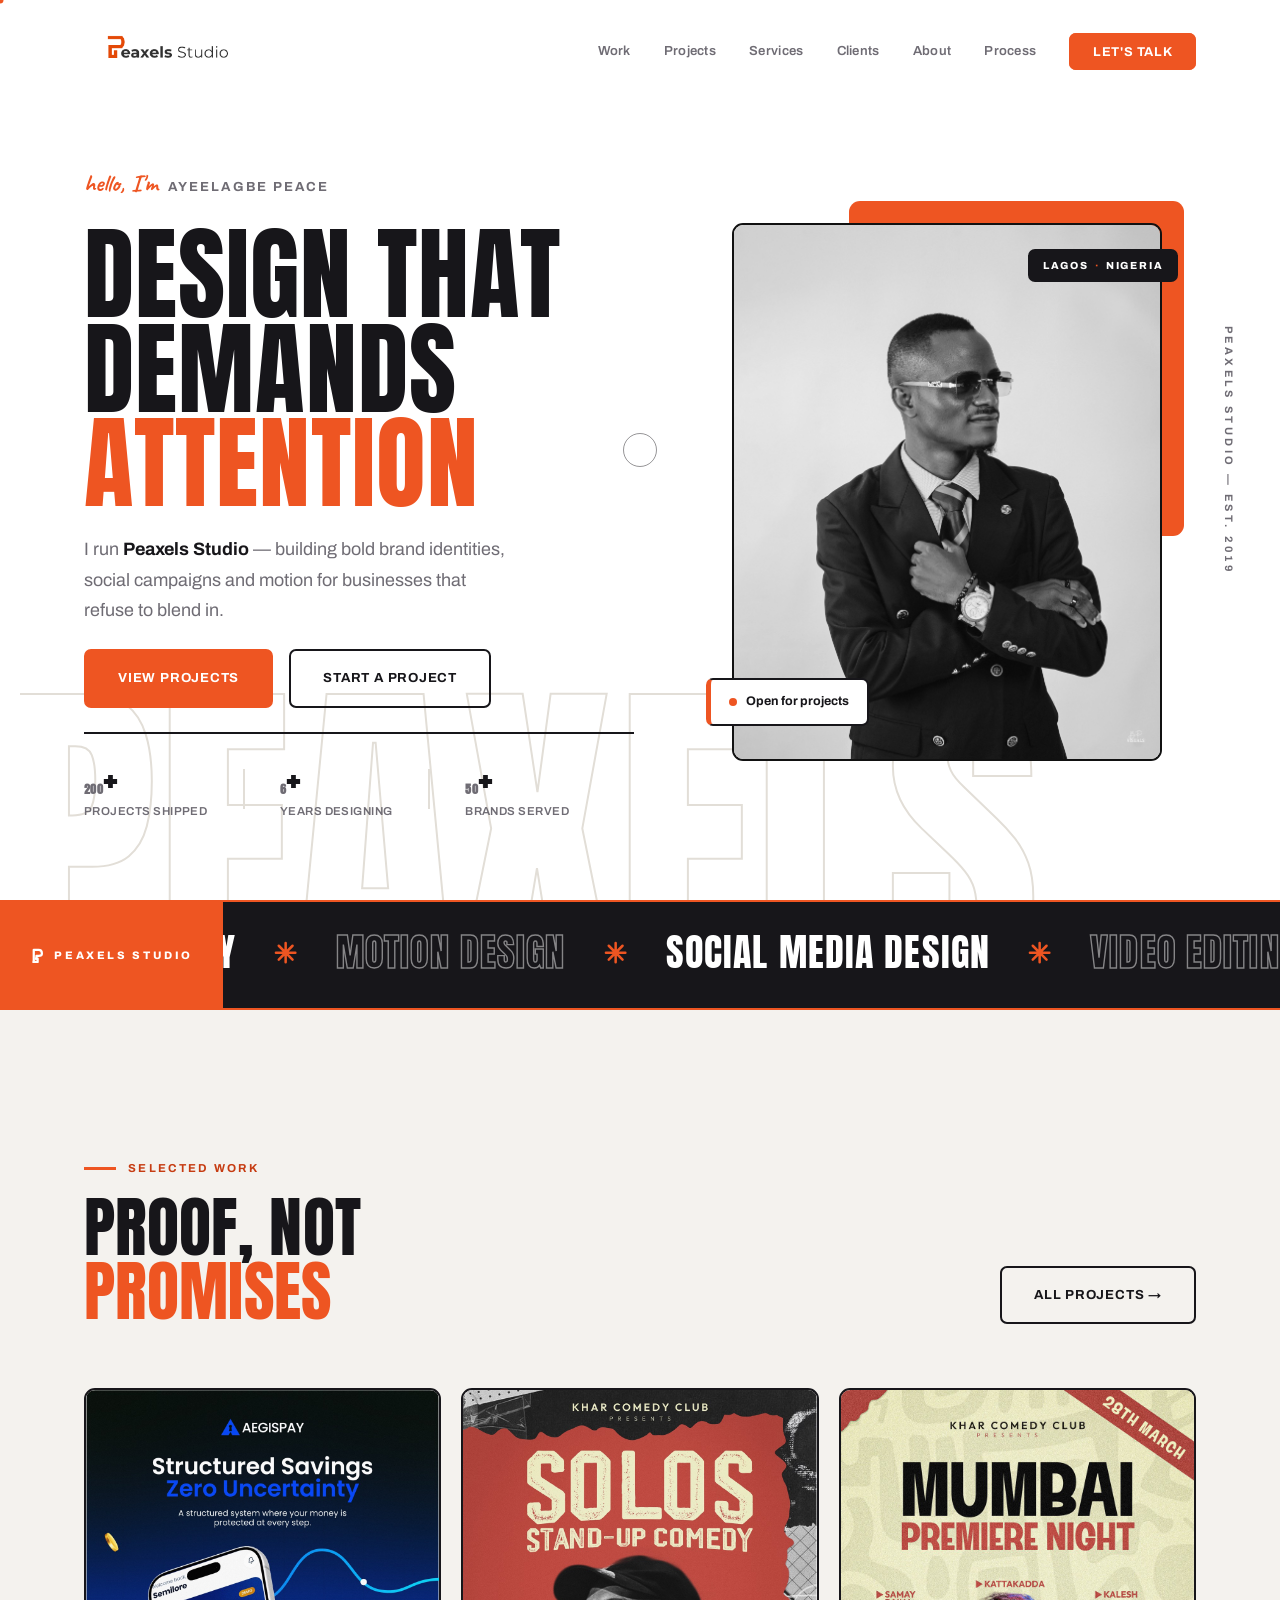
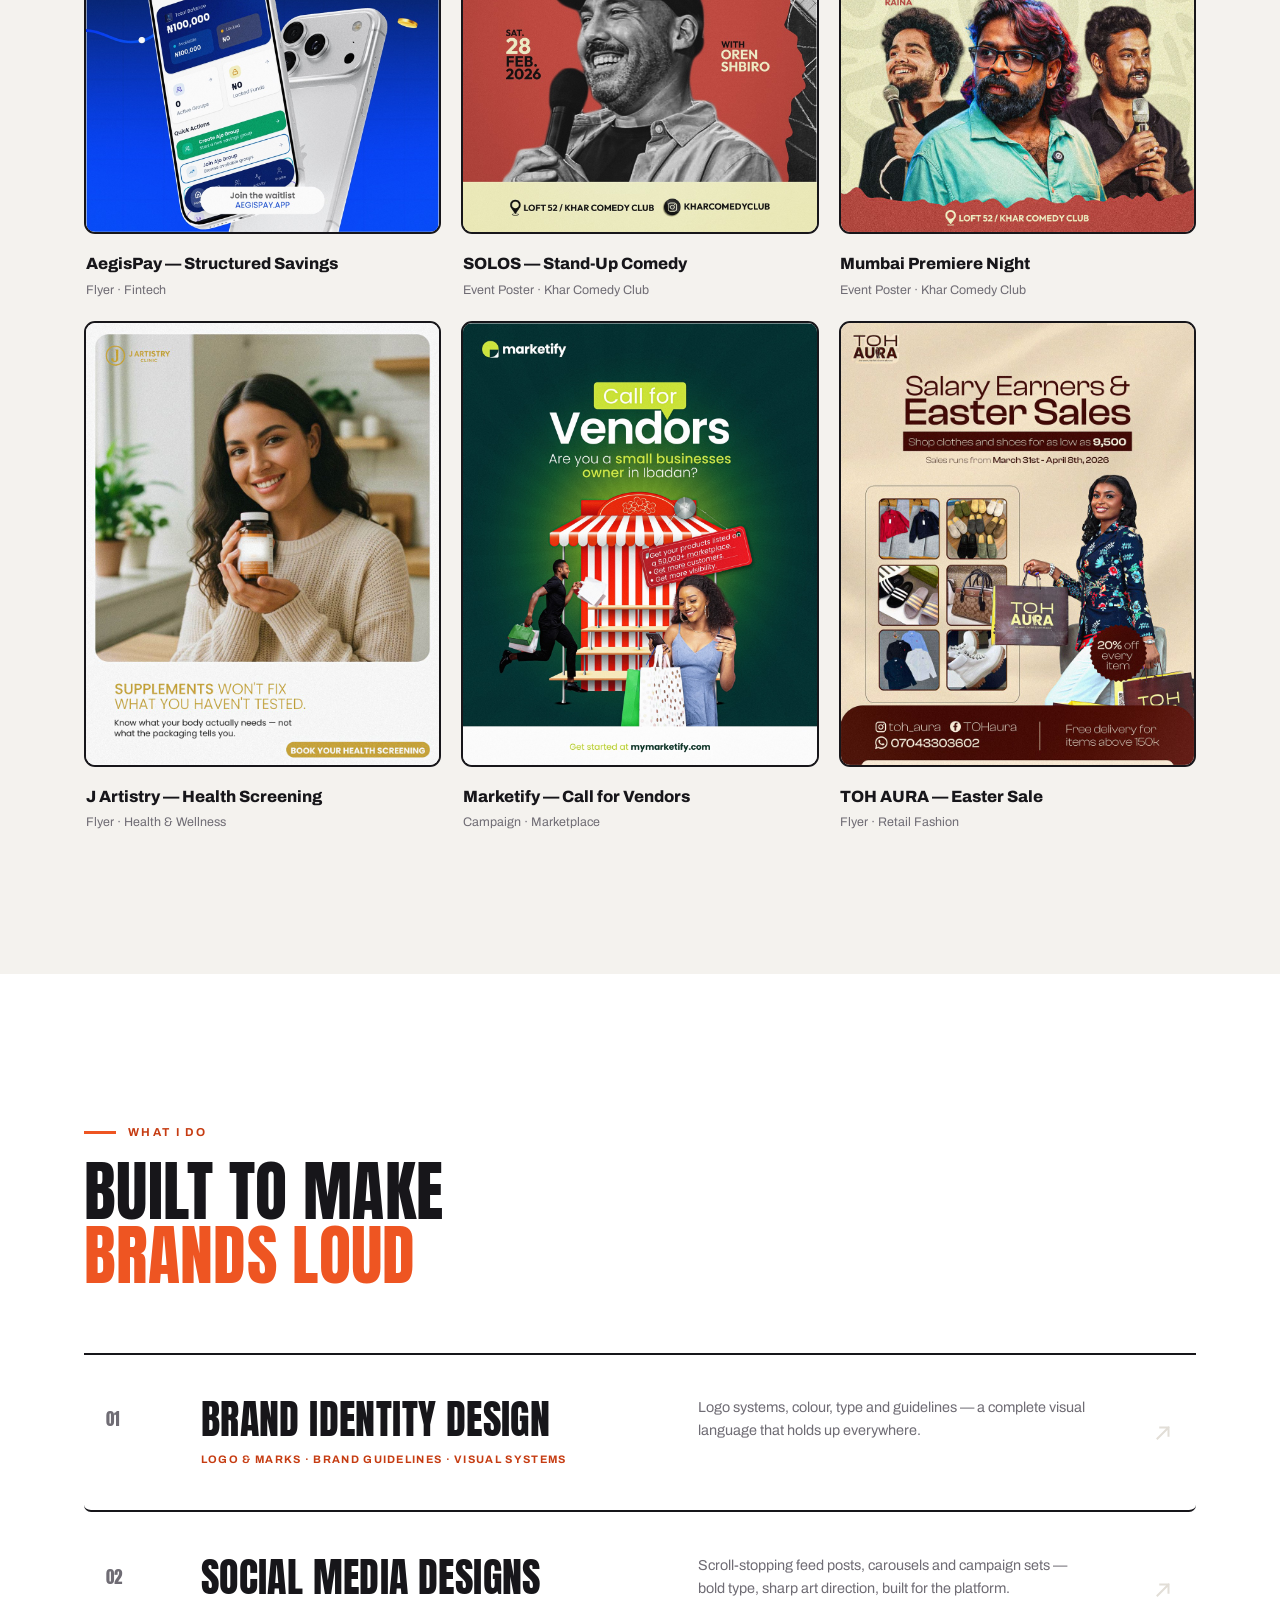
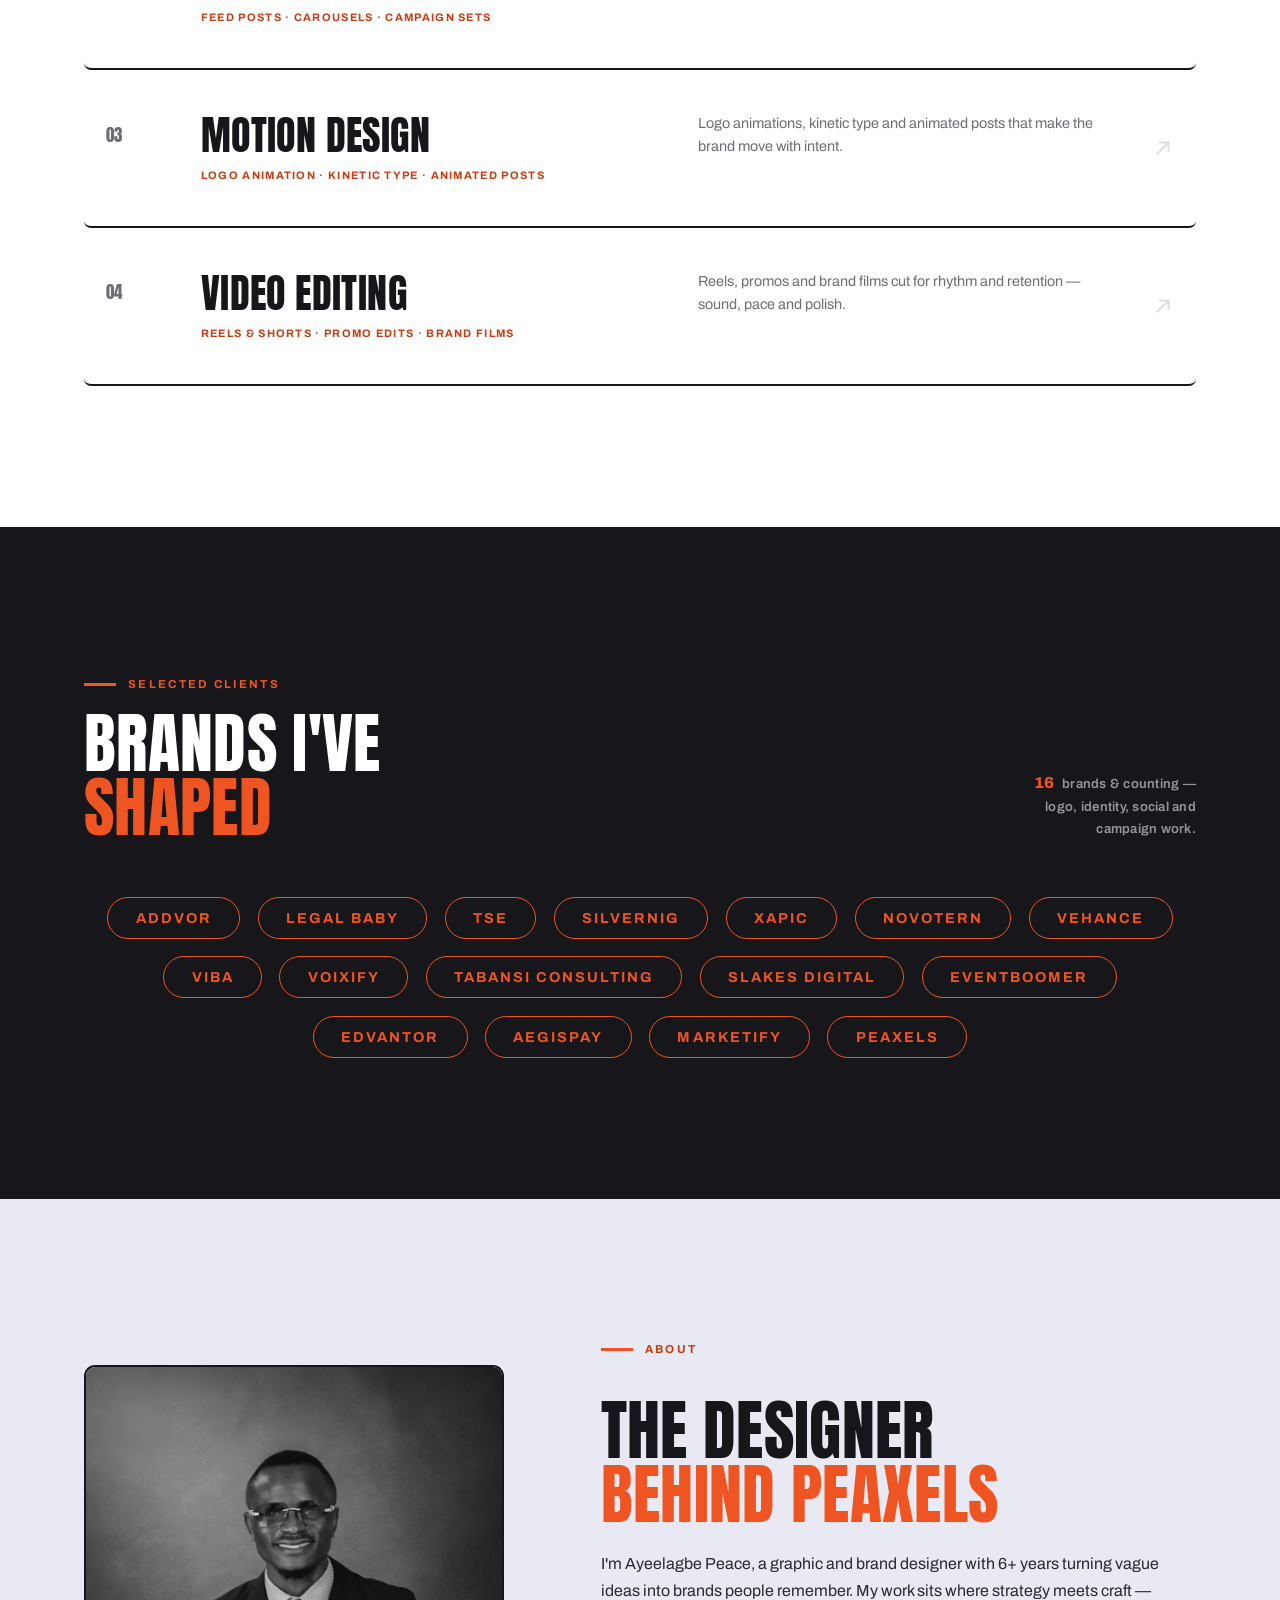
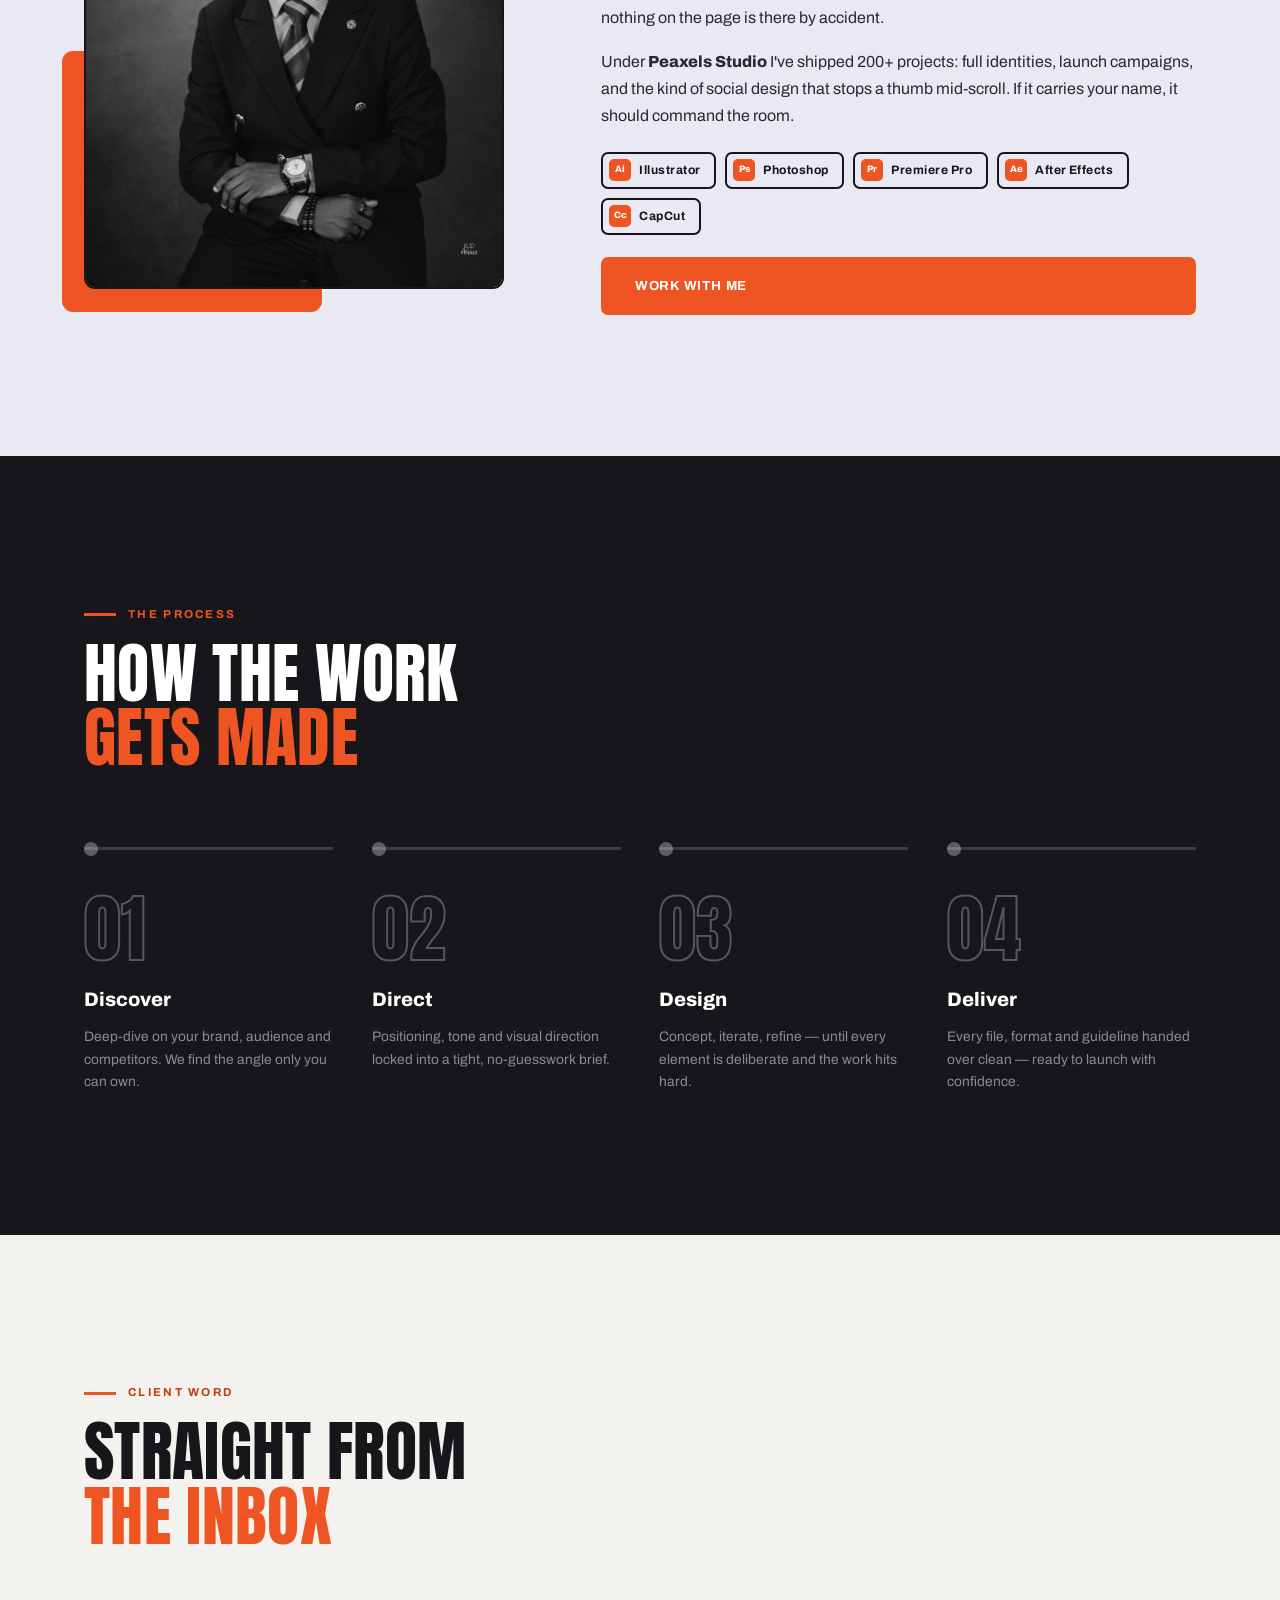
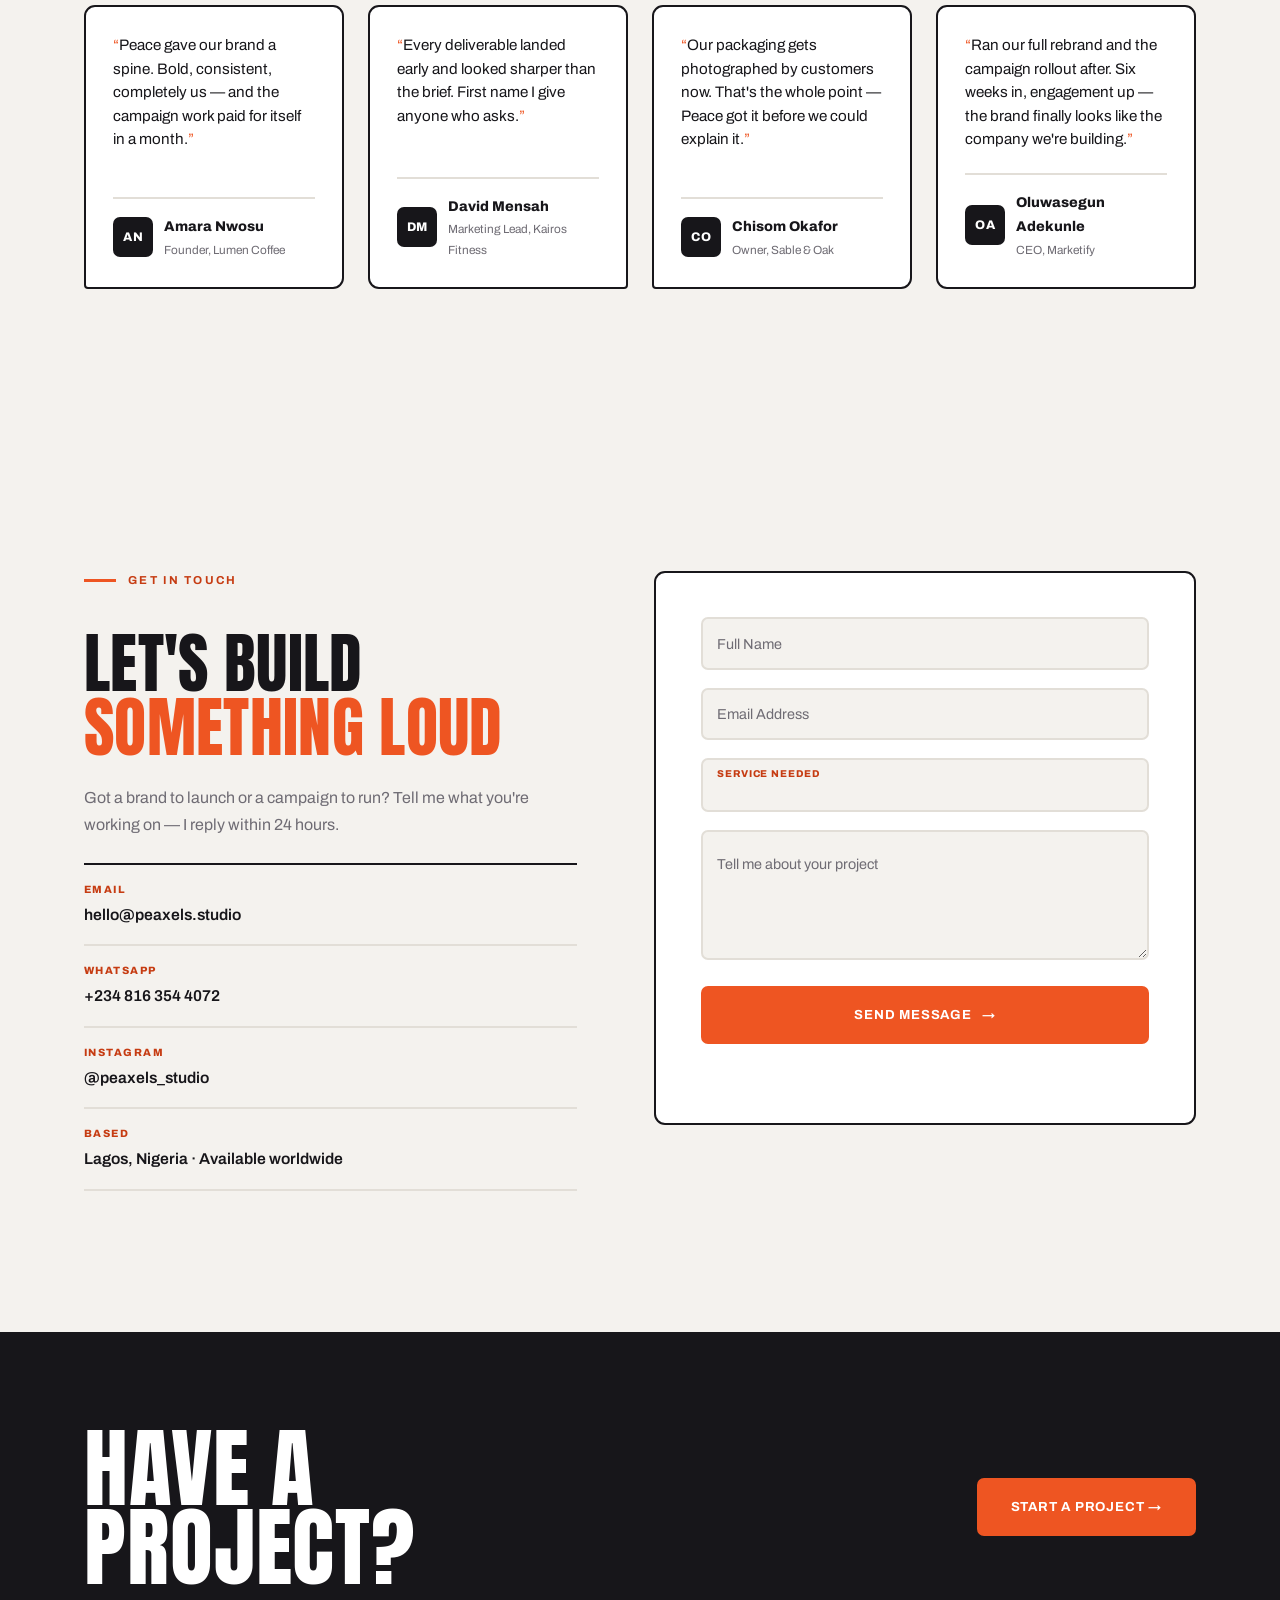
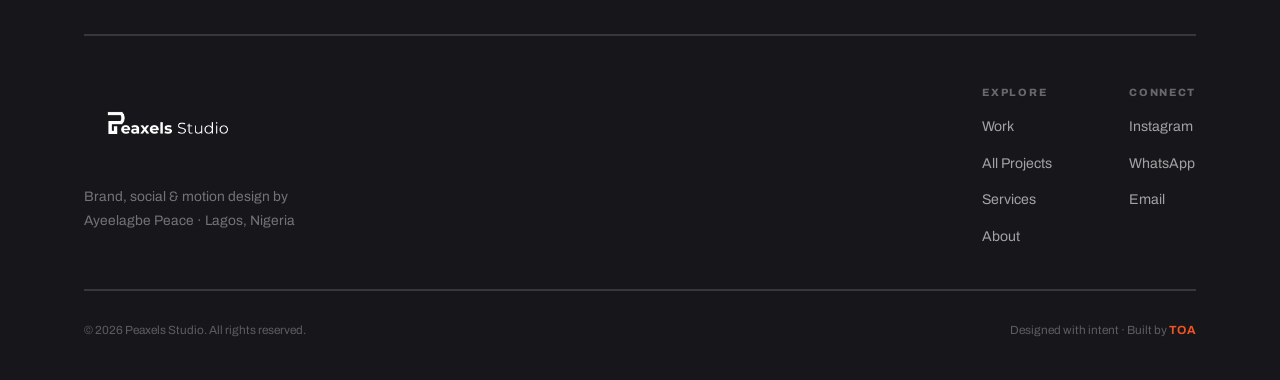
==== commit 8c0342f7: "projects.html: per-brand galleries (Addvor, Legal Baby series, Selected Flyers); drop pill repulsion" ====
--- a/index.html
+++ b/index.html
@@ -314,8 +314,8 @@
     <!-- Once logos land: put <img src="images/clients/xxx.svg" alt="Xxx"> inside each .bw-pill -->
     <div class="container">
       <ul class="brandwall reveal" style="--d:.1s" id="brandWall" aria-label="Selected clients">
-        <li><a class="bw-pill" href="projects.html">ADDVOR</a></li>
-        <li><a class="bw-pill" href="projects.html">Legal Baby</a></li>
+        <li><a class="bw-pill" href="projects.html#addvor">ADDVOR</a></li>
+        <li><a class="bw-pill" href="projects.html#legal-baby">Legal Baby</a></li>
         <li><a class="bw-pill" href="projects.html">TSE</a></li>
         <li><a class="bw-pill" href="projects.html">Silvernig</a></li>
         <li><a class="bw-pill" href="projects.html">Xapic</a></li>
--- a/style.css
+++ b/style.css
@@ -409,20 +409,15 @@
 
 .wcard-art, .acard-art {
   position: relative; overflow: hidden;
-  aspect-ratio: 1/1;
   border: 2px solid var(--ink);
   border-radius: var(--r);
-  display: flex; flex-direction: column; align-items: center; justify-content: center;
-  gap: .5rem; text-align: center; padding: 1.5rem;
+  background: var(--bone);
   transition: transform .6s var(--ease);
 }
 .wcard-art > img, .acard-art > img {
-  position: absolute; inset: 0;
-  width: 100%; height: 100%;
-  object-fit: cover; object-position: center;
-  padding: 0;
-}
-.wcard:hover .wcard-art { transform: scale(1.015); }
+  display: block; width: 100%; height: auto;
+}
+.wcard:hover .wcard-art { transform: scale(1.01); }
 
 .wcard-veil {
   position: absolute; inset: 0; z-index: 3;
@@ -443,43 +438,6 @@
 .wcard-meta { padding: 1rem .1rem 0; }
 .wcard-meta h3 { font-family: var(--sans); font-weight: 800; font-size: 1.02rem; }
 .wcard-meta span { display: block; margin-top: 2px; font-size: .78rem; color: var(--smoke); }
-
-/* ── Poster-art compositions (all solid fills) ─────────── */
-.pa-kick { font-size: .62rem; font-weight: 800; letter-spacing: .22em; text-transform: uppercase; color: var(--orange); }
-.pa-word {
-  font-family: var(--poster); font-weight: 400; text-transform: uppercase;
-  font-size: clamp(2.6rem, 7vw, 5rem); line-height: .9; letter-spacing: .02em; color: var(--ink);
-}
-.pa-word.sm { font-size: clamp(2.2rem, 6vw, 4rem); }
-.pa-word.big { font-size: clamp(3rem, 8vw, 5.6rem); }
-.pa-rule { width: 64px; height: 4px; background: var(--orange); }
-.pa-rule.light { background: #fff; }
-.pa-sub { font-size: .6rem; font-weight: 700; letter-spacing: .3em; text-transform: uppercase; color: var(--smoke); }
-.pa-sub.light { color: rgba(255,255,255,.66); }
-.pa-mono { font-family: var(--poster); font-size: clamp(3.4rem, 9vw, 6rem); line-height: .85; color: var(--orange); }
-.pa-mono.light { color: #fff; }
-.pa-wordmark { font-family: var(--sans); font-weight: 800; font-size: clamp(1.1rem,2.6vw,1.6rem); letter-spacing: .42em; color: var(--ink); }
-.pa-wordmark.light { color: #fff; }
-.pa-script { font-family: var(--script); font-weight: 700; font-size: 1.7rem; color: var(--orange); }
-
-.pa-1  { background: var(--haze); }
-.pa-2  { background: var(--bone); }
-.pa-3  { background: var(--ink); }
-.pa-3 .pa-word.sm { color: #fff; }
-.pa-4  { background: var(--orange); }
-.pa-4 .pa-word { color: #fff; }
-.pa-4 .pa-kick { color: var(--ink); }
-.pa-5  { background: var(--paper); }
-.pa-6  { background: var(--ink); }
-.pa-7  { background: var(--orange); }
-.pa-7 .pa-word.big { color: #fff; }
-.pa-8  { background: var(--haze); }
-.pa-9  { background: var(--ink); }
-.pa-9 .pa-word.sm { color: #fff; }
-.pa-10 { background: var(--orange); }
-.pa-11 { background: var(--ink); }
-.pa-11 .pa-word { color: #fff; }
-.pa-12 { background: var(--bone); }
 
 /* ── 13. SERVICES — capabilities index ─────────────────── */
 .services { background: var(--paper); }
@@ -547,7 +505,6 @@
   gap: clamp(.75rem, 1.6vw, 1.1rem);
 }
 .bw-pill {
-  --px: 0px; --py: 0px;
   display: inline-flex; align-items: center;
   padding: .8rem 1.7rem;
   border: 1.5px solid var(--orange);
@@ -556,11 +513,9 @@
   font-size: clamp(.72rem, 1.4vw, .9rem); font-weight: 700;
   letter-spacing: .14em; line-height: 1;
   color: var(--orange); white-space: nowrap;
-  transform: translate(var(--px), var(--py));
-  transition: background .3s var(--ease), color .3s var(--ease);
-  will-change: transform;
-}
-.bw-pill:hover { background: var(--orange); color: var(--ink); }
+  transition: background .25s var(--ease), color .25s var(--ease), transform .25s var(--ease);
+}
+.bw-pill:hover { background: var(--orange); color: var(--ink); transform: translateY(-3px); }
 
 /* ── 14. ABOUT ─────────────────────────────────────────── */
 .about { background: var(--haze); }
@@ -761,28 +716,51 @@
 .arc-title { font-size: clamp(2.6rem, 8vw, 5.5rem); }
 .arc-lead { margin-top: 1.4rem; max-width: 480px; font-size: 1rem; color: var(--smoke); }
 
-.arc-section { background: var(--paper); }
-.filters { display: flex; flex-wrap: wrap; gap: .6rem; margin-bottom: clamp(2rem, 4vw, 3rem); }
-.filter {
-  padding: .6rem 1.2rem;
-  font-size: .76rem; font-weight: 700; letter-spacing: .05em; text-transform: uppercase;
+.arc-jump { display: flex; flex-wrap: wrap; gap: .55rem; margin-top: 2rem; }
+.arc-jump a {
+  padding: .55rem 1.1rem;
+  font-size: .72rem; font-weight: 700; letter-spacing: .08em; text-transform: uppercase;
   border: 2px solid var(--ink); border-radius: var(--r-sm); color: var(--ink);
-  transition: background .3s, color .3s;
-}
-.filter:hover { background: var(--bone); }
-.filter.active { background: var(--ink); color: #fff; }
-.fcount { opacity: .5; margin-left: 4px; }
-
-.arc-grid { display: grid; grid-template-columns: repeat(3, 1fr); gap: 1.5rem 1.25rem; }
-.acard { cursor: pointer; transition: opacity .4s var(--ease), transform .4s var(--ease); }
-.acard.hide { display: none; }
-.acard.fade { opacity: 0; transform: translateY(12px); }
-.acard-art { aspect-ratio: 1/1; transition: transform .5s var(--ease); }
-.acard:hover .acard-art { transform: translateY(-6px); }
-.acard-meta { padding: .9rem .1rem 0; }
-.acard-meta h3 { font-family: var(--sans); font-weight: 800; font-size: 1rem; }
-.acard-meta span { display: block; margin-top: 2px; font-size: .76rem; color: var(--smoke); }
-.arc-empty { text-align: center; padding: 4rem 0; color: var(--smoke); font-weight: 600; }
+  transition: background .25s var(--ease), color .25s var(--ease);
+}
+.arc-jump a:hover { background: var(--ink); color: #fff; }
+
+.brand-block { background: var(--paper); scroll-margin-top: var(--nav-h); }
+.brand-block--alt { background: var(--bone); }
+
+.brand-head { margin-bottom: clamp(2rem, 4vw, 3rem); }
+.brand-name {
+  font-family: var(--poster); font-weight: 400; text-transform: uppercase;
+  font-size: clamp(2rem, 6vw, 3.6rem); line-height: 1; letter-spacing: .01em;
+  color: var(--ink);
+}
+.brand-meta { margin-top: .8rem; max-width: 46ch; font-size: .95rem; color: var(--smoke); }
+
+.subgroup + .subgroup { margin-top: clamp(2.5rem, 5vw, 3.5rem); }
+.subgroup-title {
+  font-size: .74rem; font-weight: 800; letter-spacing: .16em; text-transform: uppercase;
+  color: var(--orange-deep); margin-bottom: 1.1rem;
+  padding-bottom: .7rem; border-bottom: 2px solid var(--line);
+}
+
+.gallery { column-count: 3; column-gap: 1.1rem; }
+.gallery figure { break-inside: avoid; margin: 0 0 1.1rem; }
+.gallery a { display: block; border: 2px solid var(--ink); border-radius: var(--r); overflow: hidden; }
+.gallery img { width: 100%; height: auto; display: block; transition: transform .5s var(--ease); }
+.gallery a:hover img { transform: scale(1.03); }
+.gallery figcaption {
+  margin-top: .5rem; font-size: .74rem; font-weight: 600; letter-spacing: .02em; color: var(--smoke);
+}
+
+.more-list {
+  display: flex; flex-wrap: wrap; gap: .5rem;
+  margin-bottom: 2rem;
+}
+.more-list li {
+  padding: .55rem 1.1rem;
+  font-size: .74rem; font-weight: 700; letter-spacing: .1em; text-transform: uppercase;
+  border: 1.5px solid var(--line); border-radius: 999px; color: var(--smoke);
+}
 
 /* ── 20. RESPONSIVE ────────────────────────────────────── */
 @media (max-width: 1080px) {
@@ -799,7 +777,7 @@
   .contact-grid { grid-template-columns: 1fr; }
   .work-grid { grid-template-columns: repeat(2, 1fr); }
   .wcard-wide { grid-column: span 2; }
-  .arc-grid { grid-template-columns: repeat(2, 1fr); }
+  .gallery { column-count: 2; }
 }
 
 @media (max-width: 860px) {
@@ -823,7 +801,6 @@
   .hero-tag { left: 0; }
   .work-grid { grid-template-columns: 1fr; }
   .wcard-wide { grid-column: span 1; }
-  .wcard-art, .wcard-wide .wcard-art { aspect-ratio: 1/1; }
   .proc-flow { grid-template-columns: 1fr; gap: 0; }
   .proc-node { padding: 0 0 2.4rem 1.75rem; border-top: none; border-left: 3px solid rgba(255,255,255,.16); }
   .proc-node:last-child { padding-bottom: 0; }
@@ -831,7 +808,7 @@
   .proc-node:hover { border-top-color: transparent; border-left-color: var(--orange); }
   .testi-wall { grid-template-columns: 1fr; }
   .bubble:hover, .bubble:nth-child(even):hover, .bubble:nth-child(3n):hover { transform: translateY(-6px); }
-  .arc-grid { grid-template-columns: 1fr; }
+  .gallery { column-count: 1; }
   .section-head { flex-direction: column; align-items: flex-start; gap: 1.5rem; }
   .footer-bottom { flex-direction: column; text-align: center; }
 }
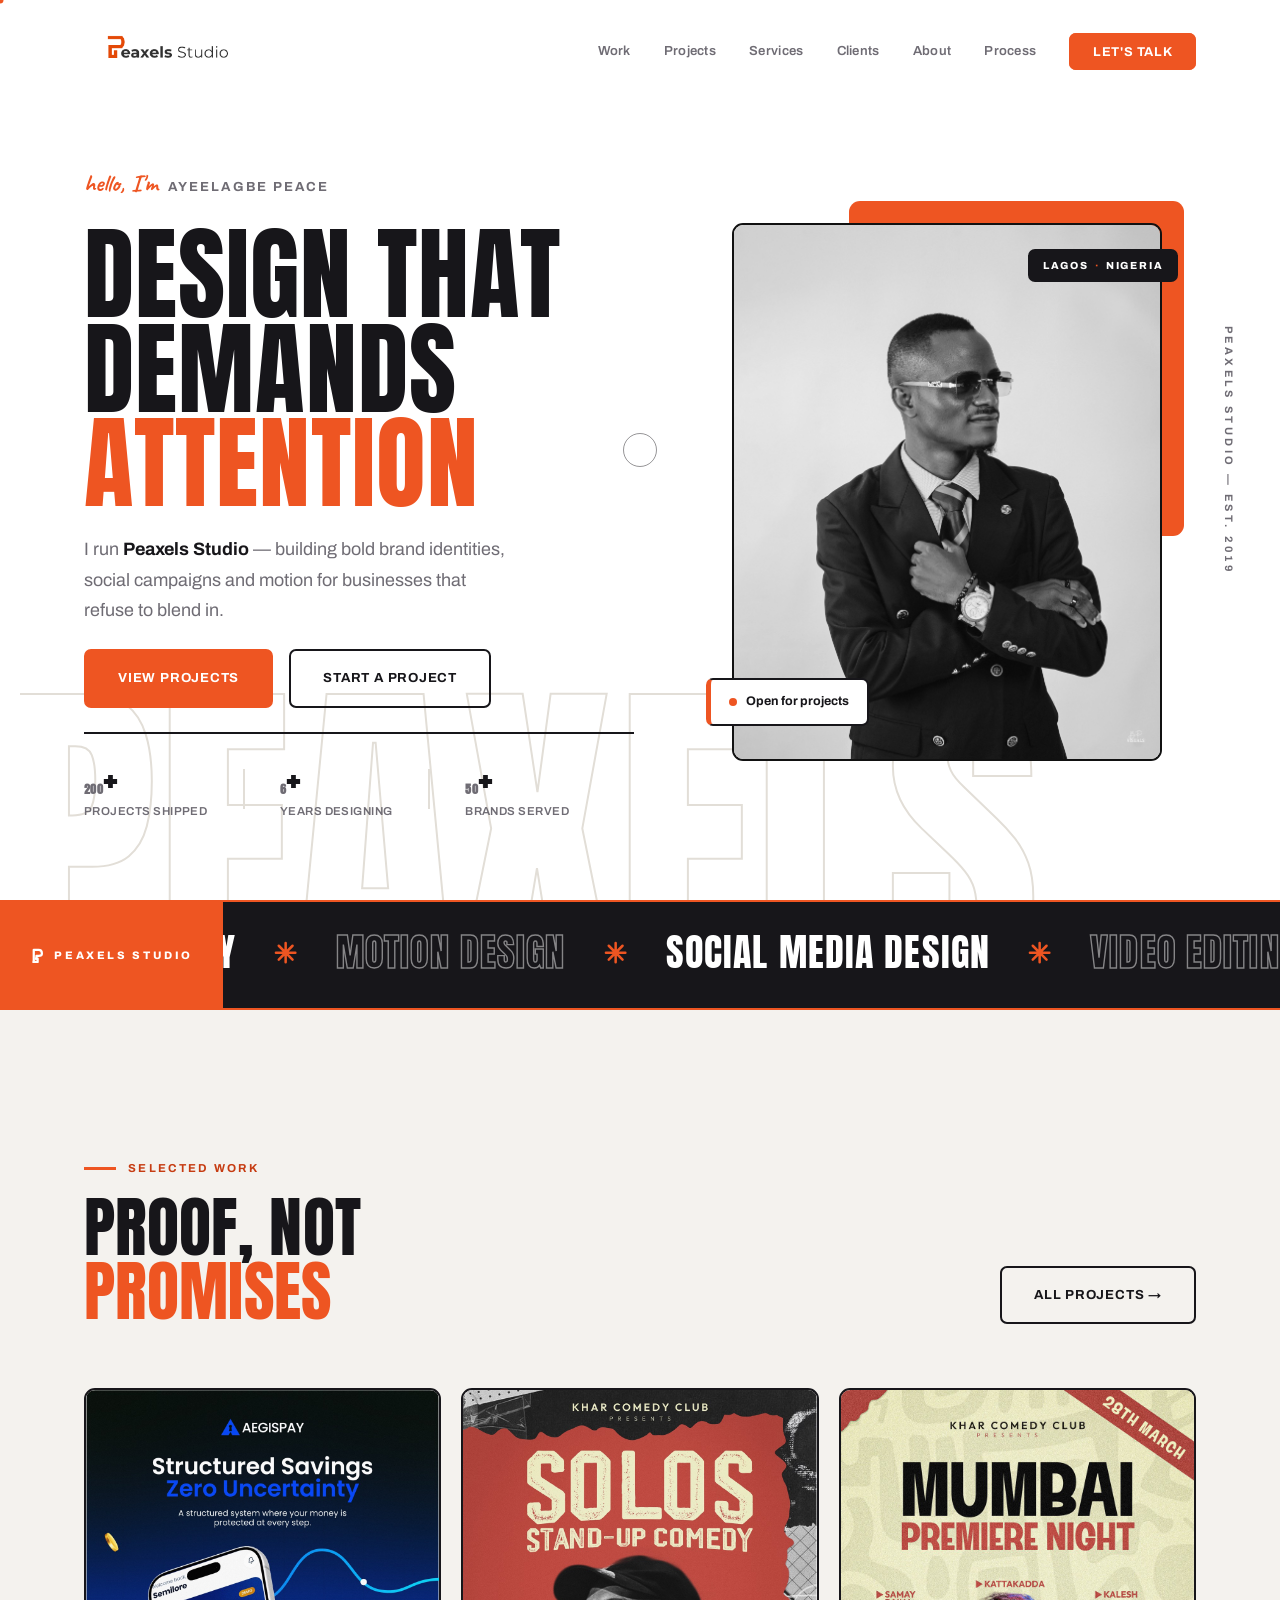
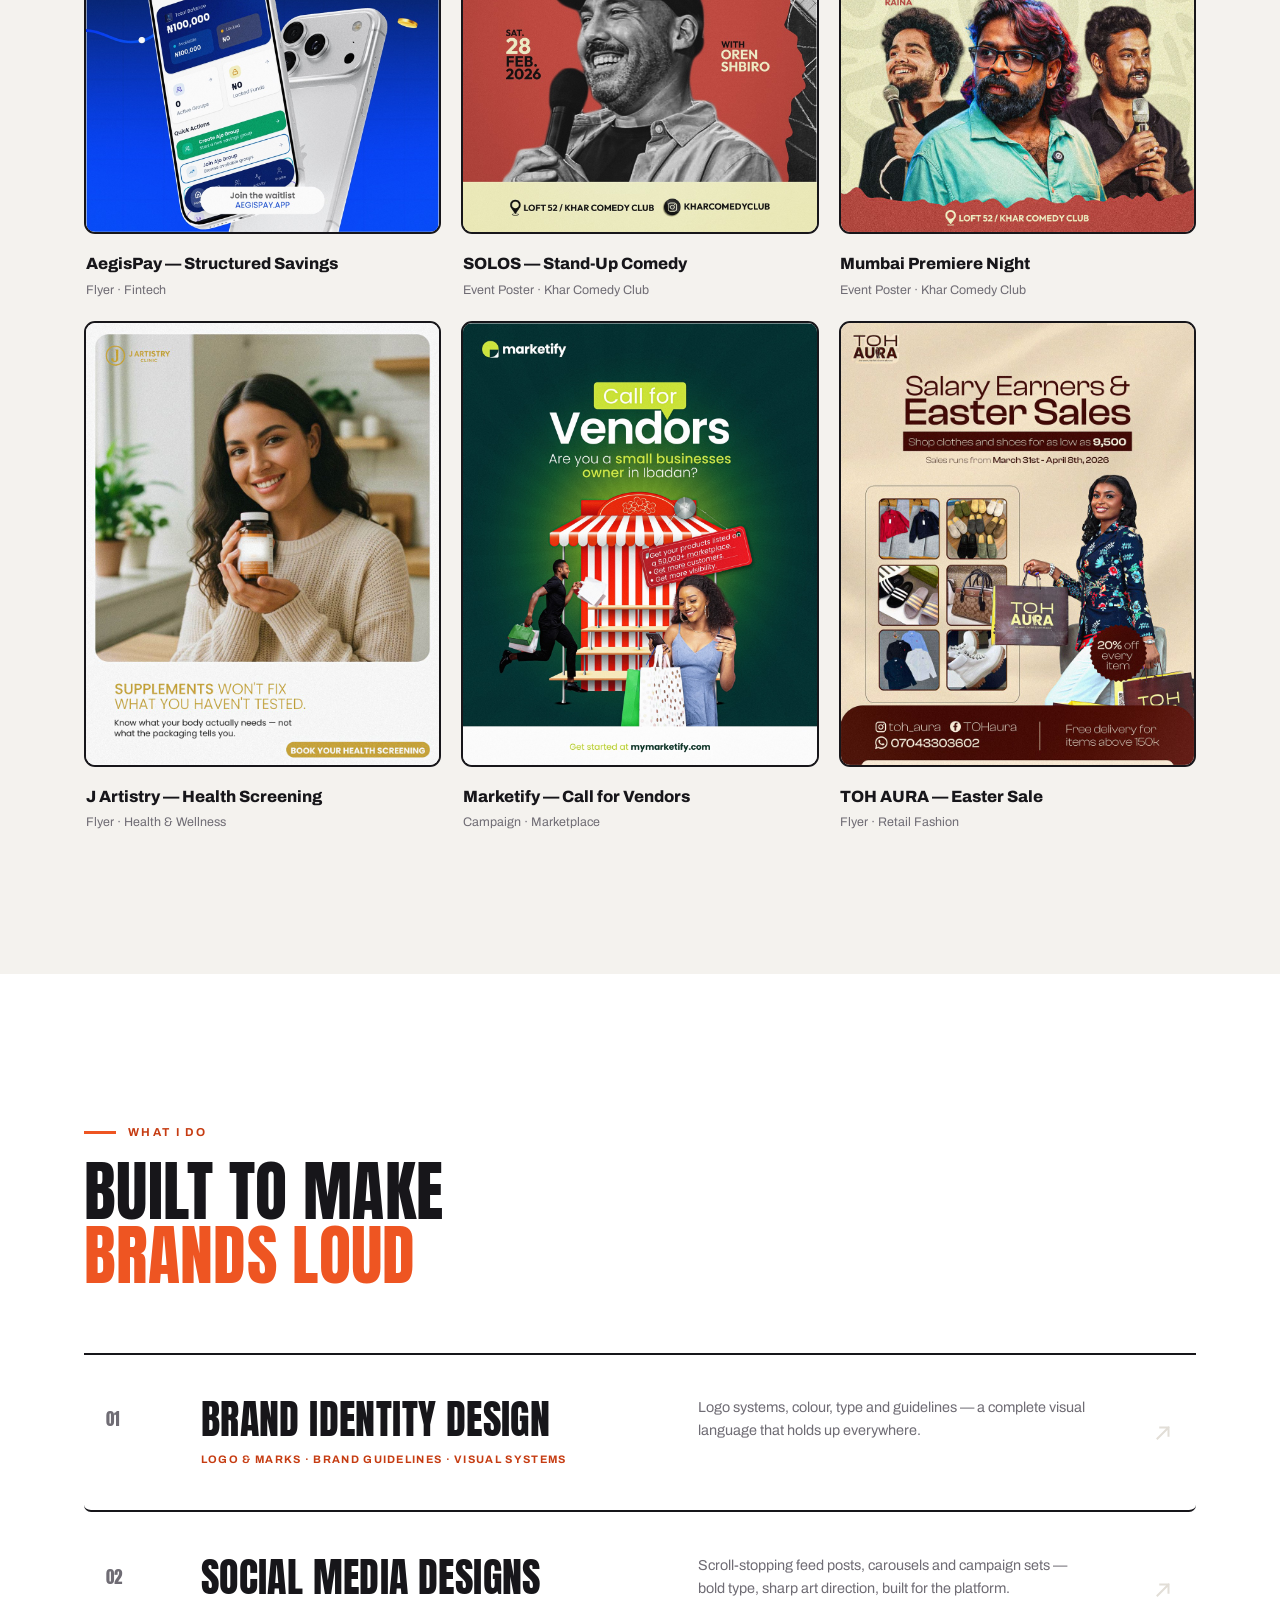
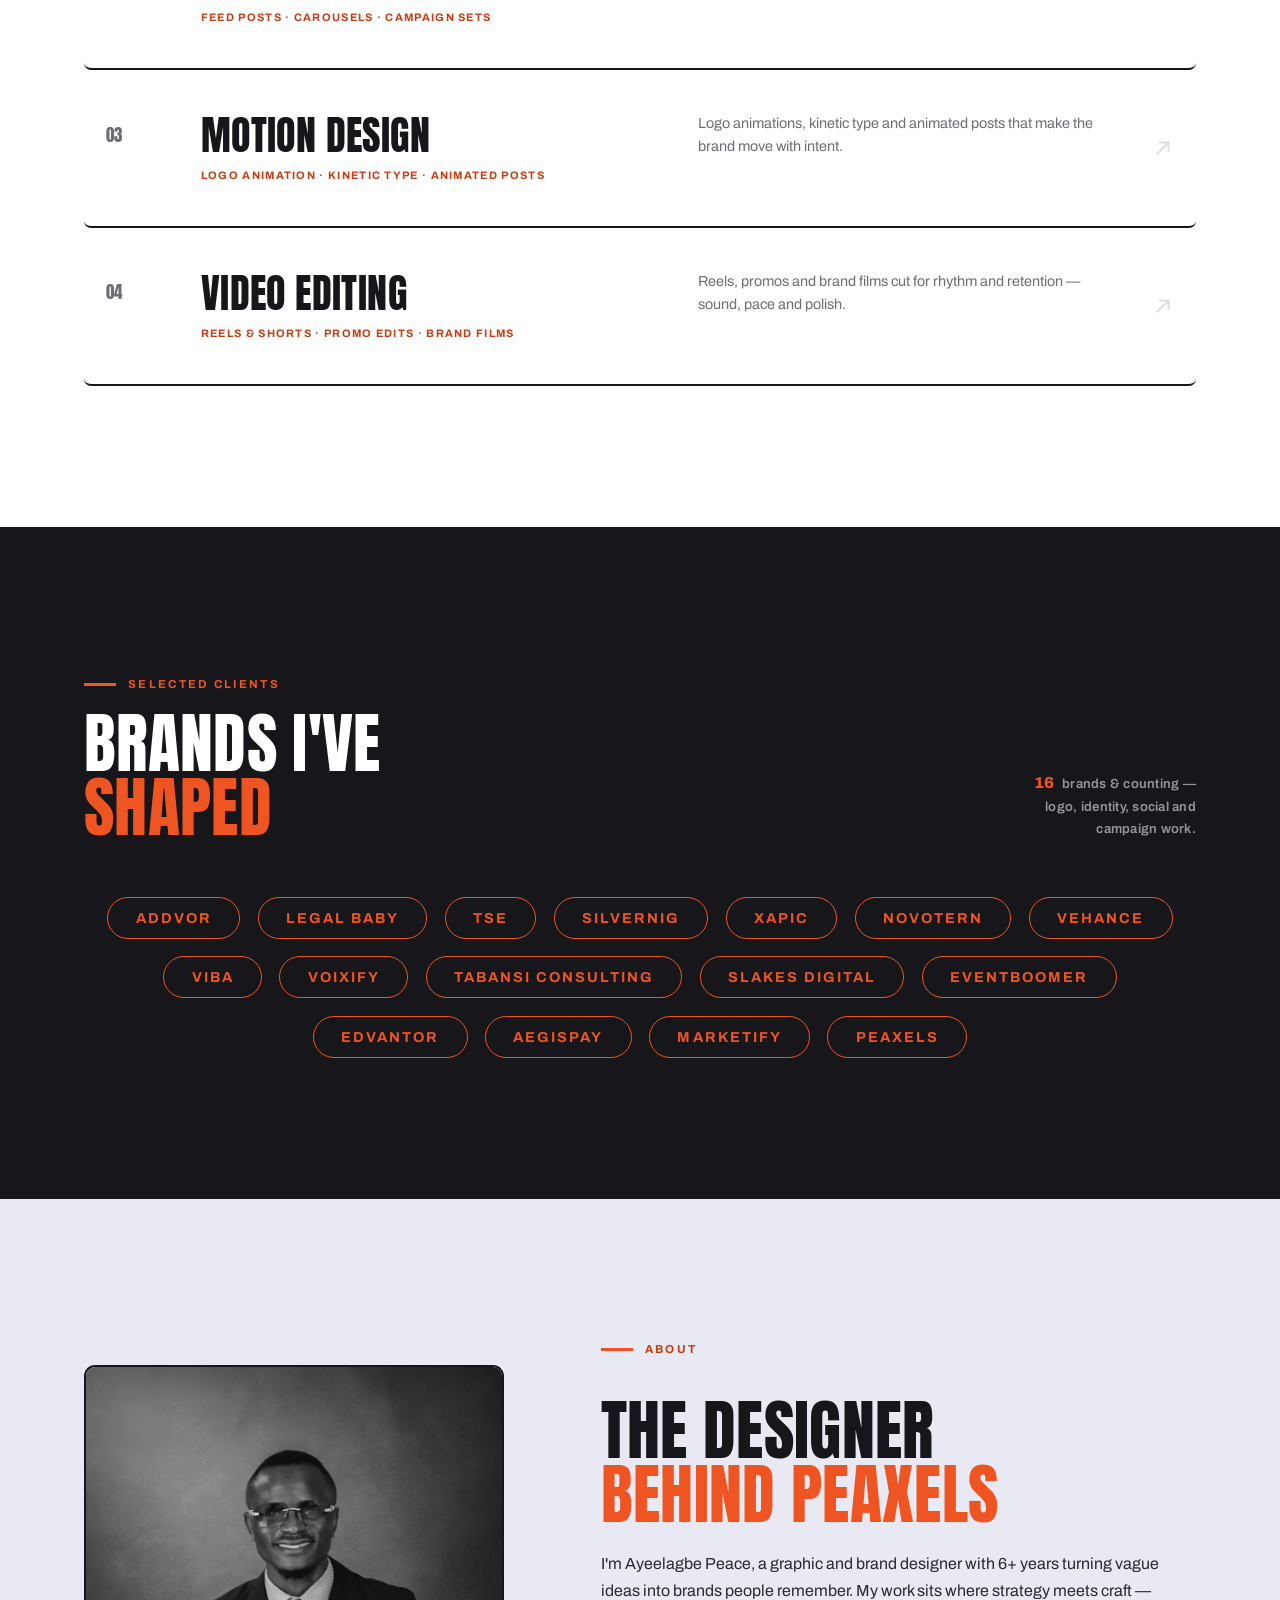
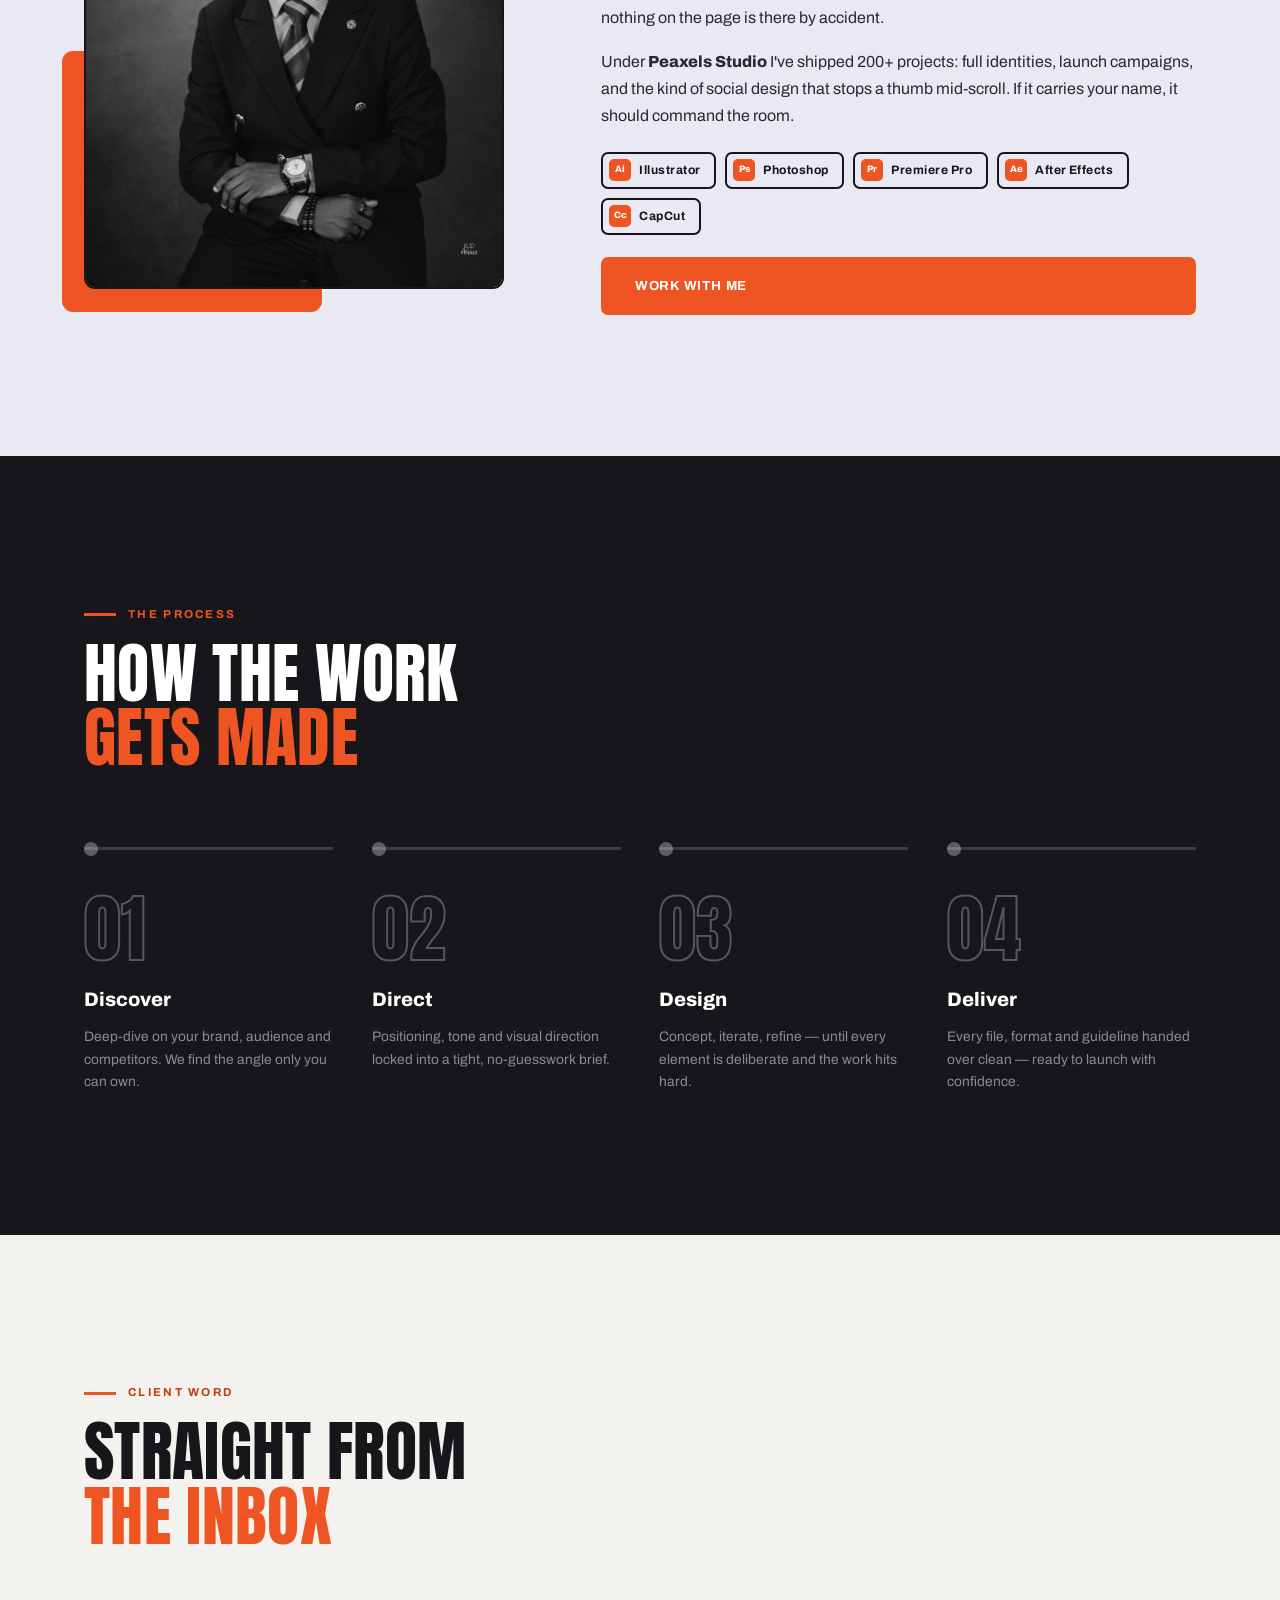
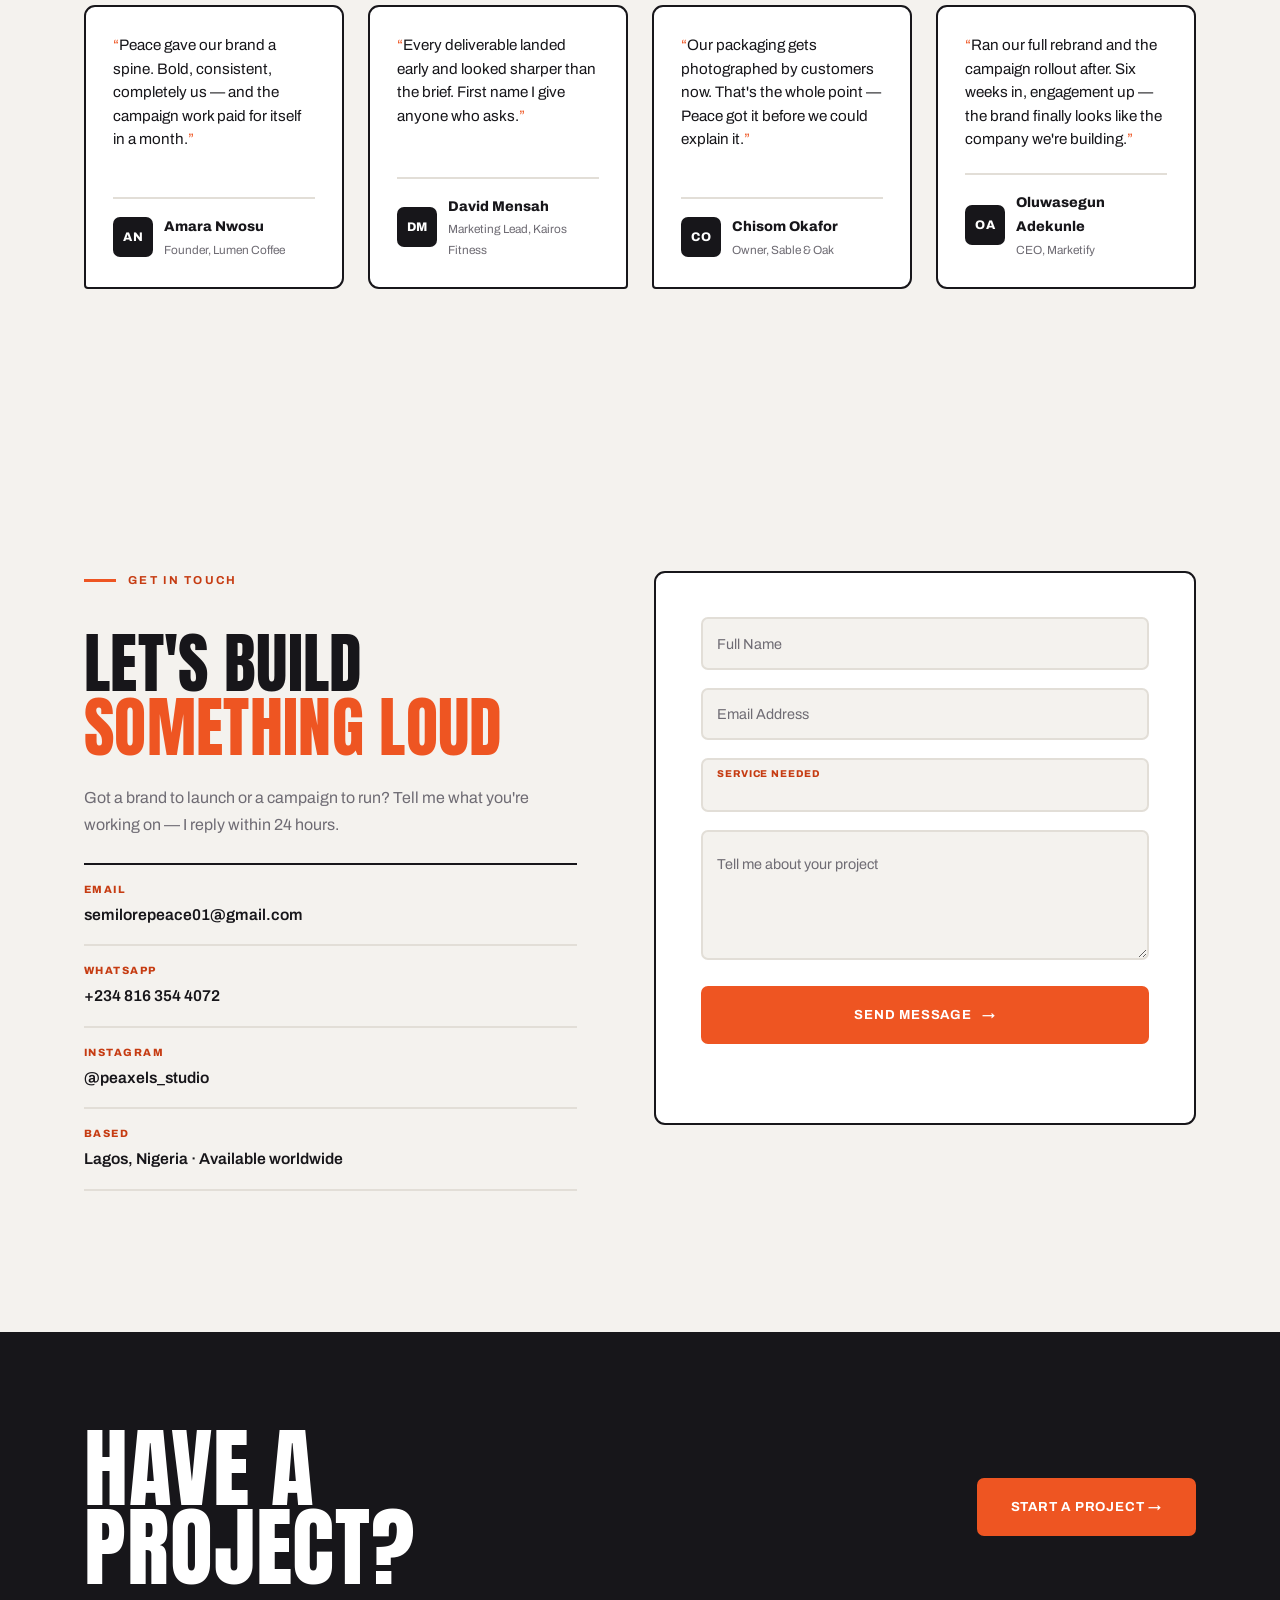
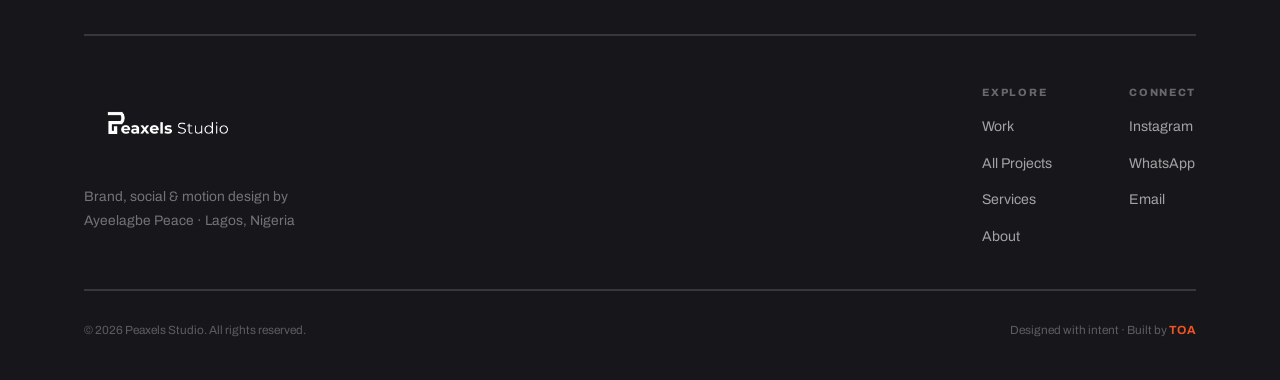
==== commit bee7a8e3: "Update contact email to semilorepeace01@gmail.com" ====
--- a/index.html
+++ b/index.html
@@ -313,23 +313,23 @@
 
     <!-- Once logos land: put <img src="images/clients/xxx.svg" alt="Xxx"> inside each .bw-pill -->
     <div class="container">
-      <ul class="brandwall reveal" style="--d:.1s" id="brandWall" aria-label="Selected clients">
-        <li><a class="bw-pill" href="projects.html#addvor">ADDVOR</a></li>
-        <li><a class="bw-pill" href="projects.html#legal-baby">Legal Baby</a></li>
-        <li><a class="bw-pill" href="projects.html">TSE</a></li>
-        <li><a class="bw-pill" href="projects.html">Silvernig</a></li>
-        <li><a class="bw-pill" href="projects.html">Xapic</a></li>
-        <li><a class="bw-pill" href="projects.html">Novotern</a></li>
-        <li><a class="bw-pill" href="projects.html">Vehance</a></li>
-        <li><a class="bw-pill" href="projects.html">Viba</a></li>
-        <li><a class="bw-pill" href="projects.html">Voixify</a></li>
-        <li><a class="bw-pill" href="projects.html">Tabansi Consulting</a></li>
-        <li><a class="bw-pill" href="projects.html">Slakes Digital</a></li>
-        <li><a class="bw-pill" href="projects.html">Eventboomer</a></li>
-        <li><a class="bw-pill" href="projects.html">Edvantor</a></li>
-        <li><a class="bw-pill" href="projects.html">Aegispay</a></li>
-        <li><a class="bw-pill" href="projects.html">Marketify</a></li>
-        <li><a class="bw-pill" href="projects.html">Peaxels</a></li>
+      <ul class="brandwall" id="brandWall" aria-label="Selected clients">
+        <li class="reveal" style="--d:.02s"><a class="bw-pill" href="projects.html#addvor">ADDVOR</a></li>
+        <li class="reveal" style="--d:.05s"><a class="bw-pill" href="projects.html#legal-baby">Legal Baby</a></li>
+        <li class="reveal" style="--d:.08s"><a class="bw-pill" href="projects.html#tse">TSE</a></li>
+        <li class="reveal" style="--d:.11s"><a class="bw-pill" href="projects.html#silvernig">Silvernig</a></li>
+        <li class="reveal" style="--d:.14s"><a class="bw-pill" href="projects.html#xapic">Xapic</a></li>
+        <li class="reveal" style="--d:.17s"><a class="bw-pill" href="projects.html#novotern">Novotern</a></li>
+        <li class="reveal" style="--d:.2s"><a class="bw-pill" href="projects.html#vehance">Vehance</a></li>
+        <li class="reveal" style="--d:.23s"><a class="bw-pill" href="projects.html#viba">Viba</a></li>
+        <li class="reveal" style="--d:.26s"><a class="bw-pill" href="projects.html#voixify">Voixify</a></li>
+        <li class="reveal" style="--d:.29s"><a class="bw-pill" href="projects.html#tabansi">Tabansi Consulting</a></li>
+        <li class="reveal" style="--d:.32s"><a class="bw-pill" href="projects.html#slakes">Slakes Digital</a></li>
+        <li class="reveal" style="--d:.35s"><a class="bw-pill" href="projects.html#eventboomer">Eventboomer</a></li>
+        <li class="reveal" style="--d:.38s"><a class="bw-pill" href="projects.html#edvantor">Edvantor</a></li>
+        <li class="reveal" style="--d:.41s"><a class="bw-pill" href="projects.html#aegispay">Aegispay</a></li>
+        <li class="reveal" style="--d:.44s"><a class="bw-pill" href="projects.html#marketify">Marketify</a></li>
+        <li class="reveal" style="--d:.47s"><a class="bw-pill" href="projects.html#peaxels">Peaxels</a></li>
       </ul>
     </div>
   </section>
@@ -453,8 +453,8 @@
             I reply within 24 hours.
           </p>
           <div class="cinfo reveal" style="--d:.18s">
-            <a href="mailto:hello@peaxels.studio" class="cinfo-row">
-              <span class="cinfo-label">Email</span><span>hello@peaxels.studio</span>
+            <a href="mailto:semilorepeace01@gmail.com" class="cinfo-row">
+              <span class="cinfo-label">Email</span><span>semilorepeace01@gmail.com</span>
             </a>
             <a href="https://wa.me/2348163544072" target="_blank" rel="noopener" class="cinfo-row">
               <span class="cinfo-label">WhatsApp</span><span>+234 816 354 4072</span>
@@ -540,6 +540,31 @@
     </div>
   </footer>
 
+  <!-- LIGHTBOX -->
+  <div class="lightbox" id="lightbox" aria-hidden="true" role="dialog" aria-modal="true" aria-label="Design preview">
+    <div class="lb-backdrop" data-lb-close></div>
+    <div class="lb-shell">
+      <div class="lb-bar">
+        <span class="lb-count" id="lbCount"></span>
+        <div class="lb-tools">
+          <button class="lb-btn" id="lbZoomOut" type="button" aria-label="Zoom out">−</button>
+          <span class="lb-zoom" id="lbZoomLevel">100%</span>
+          <button class="lb-btn" id="lbZoomIn" type="button" aria-label="Zoom in">+</button>
+          <button class="lb-btn" id="lbReset" type="button" aria-label="Reset zoom">Reset</button>
+          <button class="lb-btn lb-close" id="lbClose" type="button" aria-label="Close preview">Close ✕</button>
+        </div>
+      </div>
+      <div class="lb-stage" id="lbStage">
+        <button class="lb-nav lb-prev" id="lbPrev" type="button" aria-label="Previous design">‹</button>
+        <div class="lb-frame" id="lbFrame">
+          <img class="lb-img" id="lbImg" src="" alt="" draggable="false" />
+        </div>
+        <button class="lb-nav lb-next" id="lbNext" type="button" aria-label="Next design">›</button>
+      </div>
+      <p class="lb-caption" id="lbCaption"></p>
+    </div>
+  </div>
+
   <script src="script.js"></script>
 </body>
 </html>
--- a/style.css
+++ b/style.css
@@ -168,9 +168,9 @@
   white-space: nowrap;
 }
 .btn-solid { background: var(--orange); color: #fff; }
-.btn-solid:hover { background: var(--orange-deep); border-color: var(--orange-deep); transform: translateY(-3px); }
+.btn-solid:hover, .btn-solid:active { background: var(--orange-deep); border-color: var(--orange-deep); transform: translateY(-3px); }
 .btn-line { background: transparent; color: var(--ink); border-color: var(--ink); }
-.btn-line:hover { background: var(--ink); color: #fff; transform: translateY(-3px); }
+.btn-line:hover, .btn-line:active { background: var(--ink); color: #fff; transform: translateY(-3px); }
 .btn-full { width: 100%; justify-content: center; }
 
 /* ── 8. NAV ────────────────────────────────────────────── */
@@ -210,7 +210,7 @@
   border: 2px solid var(--orange); border-radius: var(--r-sm);
   transition: background .3s, transform .3s;
 }
-.nav-cta:hover { background: var(--orange-deep); border-color: var(--orange-deep); transform: translateY(-2px); }
+.nav-cta:hover, .nav-cta:active { background: var(--orange-deep); border-color: var(--orange-deep); transform: translateY(-2px); }
 
 .hamburger {
   display: none; flex-direction: column; gap: 6px;
@@ -326,7 +326,7 @@
   filter: grayscale(100%) contrast(1.05);
   transition: filter .5s var(--ease);
 }
-.hero-photo-wrap:hover .hero-photo { filter: grayscale(0%); }
+.hero-photo-wrap:hover .hero-photo, .hero-photo-wrap:active .hero-photo { filter: grayscale(0%); }
 .hero-tag {
   position: absolute; z-index: 2; left: -1.6rem; bottom: 2.2rem;
   display: flex; align-items: center; gap: 9px;
@@ -417,7 +417,7 @@
 .wcard-art > img, .acard-art > img {
   display: block; width: 100%; height: auto;
 }
-.wcard:hover .wcard-art { transform: scale(1.01); }
+.wcard:hover .wcard-art, .wcard:active .wcard-art { transform: scale(1.01); }
 
 .wcard-veil {
   position: absolute; inset: 0; z-index: 3;
@@ -427,9 +427,9 @@
   padding: 2rem;
   opacity: 0; transition: opacity .4s var(--ease);
 }
-.wcard:hover .wcard-veil { opacity: 1; }
+.wcard:hover .wcard-veil, .wcard:active .wcard-veil { opacity: 1; }
 .wcard-veil > * { transform: translateY(14px); transition: transform .4s var(--ease); }
-.wcard:hover .wcard-veil > * { transform: none; }
+.wcard:hover .wcard-veil > *, .wcard:active .wcard-veil > * { transform: none; }
 .wcard-tag { font-size: .64rem; font-weight: 800; letter-spacing: .16em; text-transform: uppercase; color: var(--orange); margin-bottom: .5rem; }
 .wcard-veil h3 { font-family: var(--poster); font-weight: 400; font-size: 1.7rem; text-transform: uppercase; color: #fff; margin-bottom: .4rem; }
 .wcard-veil p { font-size: .86rem; color: rgba(255,255,255,.62); margin-bottom: 1.1rem; max-width: 34ch; }
@@ -455,30 +455,30 @@
   color: var(--ink);
   transition: background .4s var(--ease), color .4s var(--ease), padding-left .4s var(--ease);
 }
-.svc-row:hover { background: var(--ink); color: #fff; padding-left: clamp(1.4rem, 3vw, 2.4rem); }
+.svc-row:hover, .svc-row:active { background: var(--ink); color: #fff; padding-left: clamp(1.4rem, 3vw, 2.4rem); }
 
 .svc-row-num {
   font-family: var(--poster); font-size: 1.05rem;
   color: var(--smoke); transition: color .4s;
 }
-.svc-row:hover .svc-row-num { color: var(--orange); }
+.svc-row:hover .svc-row-num, .svc-row:active .svc-row-num { color: var(--orange); }
 
 .svc-row-name {
   font-family: var(--poster); font-weight: 400; text-transform: uppercase;
   font-size: clamp(1.5rem, 3.6vw, 2.5rem); line-height: 1; letter-spacing: .01em;
   transition: color .4s;
 }
-.svc-row:hover .svc-row-name { color: var(--orange); }
+.svc-row:hover .svc-row-name, .svc-row:active .svc-row-name { color: var(--orange); }
 
 .svc-row-desc { font-size: .9rem; line-height: 1.6; color: var(--smoke); transition: color .4s; }
-.svc-row:hover .svc-row-desc { color: rgba(255,255,255,.7); }
+.svc-row:hover .svc-row-desc, .svc-row:active .svc-row-desc { color: rgba(255,255,255,.7); }
 
 .svc-row-tags {
   grid-column: 2 / 4;
   font-size: .68rem; font-weight: 700; letter-spacing: .12em; text-transform: uppercase;
   color: var(--orange-deep); transition: color .4s;
 }
-.svc-row:hover .svc-row-tags { color: var(--orange); }
+.svc-row:hover .svc-row-tags, .svc-row:active .svc-row-tags { color: var(--orange); }
 
 .svc-row-arw {
   width: 22px; height: 22px; justify-self: end;
@@ -486,7 +486,7 @@
   color: var(--line);
   transition: color .4s var(--ease), transform .4s var(--ease);
 }
-.svc-row:hover .svc-row-arw { color: #fff; transform: translate(4px, -4px); }
+.svc-row:hover .svc-row-arw, .svc-row:active .svc-row-arw { color: #fff; transform: translate(4px, -4px); }
 
 /* ── 13b. CLIENTS — animated brand wall ──────────────── */
 .clients { background: var(--ink); color: #fff; overflow: hidden; }
@@ -515,7 +515,7 @@
   color: var(--orange); white-space: nowrap;
   transition: background .25s var(--ease), color .25s var(--ease), transform .25s var(--ease);
 }
-.bw-pill:hover { background: var(--orange); color: var(--ink); transform: translateY(-3px); }
+.bw-pill:hover, .bw-pill:active { background: var(--orange); color: var(--ink); transform: translateY(-3px); }
 
 /* ── 14. ABOUT ─────────────────────────────────────────── */
 .about { background: var(--haze); }
@@ -523,9 +523,9 @@
 .about-media { position: relative; width: min(420px, 100%); }
 .about-frame { position: relative; z-index: 1; border: 2px solid var(--ink); border-radius: var(--r); overflow: hidden; }
 .about-frame img { width: 100%; aspect-ratio: 4/5; object-fit: cover; object-position: center 15%; filter: grayscale(100%); transition: filter .5s var(--ease); }
-.about-media:hover .about-frame img { filter: grayscale(0%); }
+.about-media:hover .about-frame img, .about-media:active .about-frame img { filter: grayscale(0%); }
 .about-block { position: absolute; z-index: 0; inset: auto auto -1.4rem -1.4rem; width: 62%; aspect-ratio: 1; background: var(--orange); border-radius: var(--r); transition: transform .5s var(--ease); }
-.about-media:hover .about-block { transform: translate(-10px, 10px); }
+.about-media:hover .about-block, .about-media:active .about-block { transform: translate(-10px, 10px); }
 
 .about-text { display: flex; flex-direction: column; gap: 1.4rem; }
 .about-body { display: flex; flex-direction: column; gap: 1rem; }
@@ -547,7 +547,7 @@
   border-radius: 5px;
   font-size: .58rem; font-weight: 800; letter-spacing: 0;
 }
-.tools span:hover { background: var(--ink); color: #fff; }
+.tools span:hover, .tools span:active { background: var(--ink); color: #fff; }
 
 /* ── 15. PROCESS — progress track ─────────────────────── */
 .process { background: var(--ink); color: #fff; }
@@ -573,8 +573,8 @@
   border-radius: 50%;
   transition: background .4s var(--ease), transform .4s var(--ease);
 }
-.proc-node:hover { border-top-color: var(--orange); }
-.proc-node:hover::before { background: var(--orange); transform: scale(1.25); }
+.proc-node:hover, .proc-node:active { border-top-color: var(--orange); }
+.proc-node:hover::before, .proc-node:active::before { background: var(--orange); transform: scale(1.25); }
 
 .proc-node-num {
   display: block;
@@ -585,7 +585,7 @@
   margin-bottom: 1.1rem;
   transition: -webkit-text-stroke-color .4s var(--ease);
 }
-.proc-node:hover .proc-node-num { -webkit-text-stroke-color: var(--orange); }
+.proc-node:hover .proc-node-num, .proc-node:active .proc-node-num { -webkit-text-stroke-color: var(--orange); }
 
 .proc-node h3 { font-family: var(--sans); font-weight: 800; font-size: 1.22rem; margin-bottom: .6rem; }
 .proc-node p { font-size: .86rem; line-height: 1.65; color: rgba(255, 255, 255, .5); }
@@ -633,9 +633,9 @@
 .bubble-id strong { font-weight: 800; font-size: .88rem; color: var(--ink); }
 .bubble-id span { font-size: .74rem; color: var(--smoke); }
 
-.bubble:hover { transform: translateY(-10px) rotate(-1.6deg); border-color: var(--orange); }
-.bubble:nth-child(even):hover { transform: translateY(-10px) rotate(1.6deg); }
-.bubble:nth-child(3n):hover { transform: translateY(-10px) rotate(1.1deg) translateX(5px); }
+.bubble:hover, .bubble:active { transform: translateY(-10px) rotate(-1.6deg); border-color: var(--orange); }
+.bubble:nth-child(even):hover, .bubble:nth-child(even):active { transform: translateY(-10px) rotate(1.6deg); }
+.bubble:nth-child(3n):hover, .bubble:nth-child(3n):active { transform: translateY(-10px) rotate(1.1deg) translateX(5px); }
 
 /* ── 17. CONTACT ───────────────────────────────────────── */
 .contact { background: var(--bone); }
@@ -707,34 +707,100 @@
 /* ── 19. PROJECTS PAGE ─────────────────────────────────── */
 .arc-hero {
   position: relative; overflow: hidden;
-  padding: calc(var(--nav-h) + clamp(3rem, 8vw, 6rem)) 0 clamp(2.5rem, 6vw, 4rem);
+  padding: calc(var(--nav-h) + clamp(3rem, 8vw, 6rem)) 0 clamp(2.25rem, 5vw, 3.5rem);
   background: var(--bone);
-  border-bottom: 2px solid var(--ink);
 }
 .arc-hero .hero-watermark { bottom: -.28em; }
 .arc-hero .container { position: relative; z-index: 2; }
 .arc-title { font-size: clamp(2.6rem, 8vw, 5.5rem); }
 .arc-lead { margin-top: 1.4rem; max-width: 480px; font-size: 1rem; color: var(--smoke); }
 
-.arc-jump { display: flex; flex-wrap: wrap; gap: .55rem; margin-top: 2rem; }
-.arc-jump a {
-  padding: .55rem 1.1rem;
-  font-size: .72rem; font-weight: 700; letter-spacing: .08em; text-transform: uppercase;
-  border: 2px solid var(--ink); border-radius: var(--r-sm); color: var(--ink);
-  transition: background .25s var(--ease), color .25s var(--ease);
-}
-.arc-jump a:hover { background: var(--ink); color: #fff; }
-
-.brand-block { background: var(--paper); scroll-margin-top: var(--nav-h); }
-.brand-block--alt { background: var(--bone); }
-
-.brand-head { margin-bottom: clamp(2rem, 4vw, 3rem); }
+/* Sticky brand tab bar — segmented control with a sliding solid indicator */
+.tabbar {
+  position: sticky; top: calc(var(--nav-h) - 1px); z-index: 90;
+  background: var(--paper);
+  border-bottom: 2px solid var(--ink);
+}
+.tabbar-inner {
+  position: relative;
+  display: flex; align-items: center;
+  gap: clamp(.3rem, .8vw, .55rem);
+  max-width: var(--max-w); margin: 0 auto;
+  padding: .55rem var(--pad);
+  overflow-x: auto; overflow-y: hidden;
+  scrollbar-width: none;
+}
+.tabbar-inner::-webkit-scrollbar { display: none; }
+
+.tab-indicator {
+  position: absolute; top: .55rem; left: 0;
+  height: calc(100% - 1.1rem);
+  width: var(--w, 0);
+  transform: translateX(var(--x, 0));
+  background: var(--ink);
+  border-radius: var(--r-sm);
+  box-shadow: inset 0 -3px 0 0 var(--orange);
+  pointer-events: none; z-index: 0;
+  will-change: transform, width;
+  transition: transform .5s var(--ease), width .5s var(--ease);
+}
+.tab-indicator.no-anim { transition: none; }
+
+.tab {
+  position: relative; z-index: 1;
+  flex-shrink: 0;
+  display: inline-flex; align-items: center; gap: .5em;
+  padding: .72rem 1.15rem;
+  font-size: .74rem; font-weight: 700; letter-spacing: .13em; text-transform: uppercase;
+  color: var(--smoke); white-space: nowrap;
+  border: 2px solid transparent; border-radius: var(--r-sm);
+  transition: color .32s var(--ease), border-color .3s var(--ease), transform .3s var(--ease);
+}
+.tab:hover { color: var(--ink); border-color: var(--line); transform: translateY(-2px); }
+.tab:focus-visible { outline-offset: 1px; }
+.tab.active { color: #fff; transition-delay: .1s; }
+.tab.active:hover { border-color: transparent; transform: none; }
+
+/* Panels — staggered entrance on every activation */
+.tabpanel {
+  display: none;
+  padding: clamp(3rem, 6vw, 5rem) 0 clamp(4rem, 9vw, 7rem);
+  background: var(--paper);
+}
+.tabpanel.active { display: block; }
+.tabpanel.active .brand-head { animation: tabRise .55s var(--ease) both; }
+.tabpanel.active .subgroup   { animation: tabRise .55s var(--ease) both; animation-delay: .05s; }
+.tabpanel.active .gallery figure {
+  animation: figIn .5s var(--ease) both;
+  animation-delay: calc(min(var(--i, 0), 16) * 38ms + 90ms);
+}
+@keyframes tabRise { from { opacity: 0; transform: translateY(24px); } to { opacity: 1; transform: none; } }
+@keyframes figIn  { from { opacity: 0; transform: translateY(22px) scale(.98); } to { opacity: 1; transform: none; } }
+@keyframes lineWipe { from { transform: scaleX(0); } to { transform: scaleX(1); } }
+
+.brand-head { position: relative; margin-bottom: clamp(2rem, 4vw, 3rem); padding-right: 4rem; }
 .brand-name {
+  position: relative; display: inline-block;
   font-family: var(--poster); font-weight: 400; text-transform: uppercase;
   font-size: clamp(2rem, 6vw, 3.6rem); line-height: 1; letter-spacing: .01em;
   color: var(--ink);
 }
-.brand-meta { margin-top: .8rem; max-width: 46ch; font-size: .95rem; color: var(--smoke); }
+.brand-name::after {
+  content: ''; position: absolute; left: 0; bottom: -.16em;
+  width: 100%; height: 4px; background: var(--orange);
+  transform: scaleX(0); transform-origin: left;
+}
+.tabpanel.active .brand-name::after { animation: lineWipe .6s var(--ease) .3s both; }
+
+.brand-meta { margin-top: 1.1rem; max-width: 46ch; font-size: .95rem; color: var(--smoke); }
+.panel-count {
+  position: absolute; top: -.15em; right: 0;
+  font-family: var(--poster); font-weight: 400;
+  font-size: clamp(2.4rem, 6vw, 4rem); line-height: 1;
+  color: var(--orange); opacity: .16;
+  user-select: none; pointer-events: none;
+}
+.panel-count:empty { display: none; }
 
 .subgroup + .subgroup { margin-top: clamp(2.5rem, 5vw, 3.5rem); }
 .subgroup-title {
@@ -743,23 +809,55 @@
   padding-bottom: .7rem; border-bottom: 2px solid var(--line);
 }
 
-.gallery { column-count: 3; column-gap: 1.1rem; }
-.gallery figure { break-inside: avoid; margin: 0 0 1.1rem; }
-.gallery a { display: block; border: 2px solid var(--ink); border-radius: var(--r); overflow: hidden; }
-.gallery img { width: 100%; height: auto; display: block; transition: transform .5s var(--ease); }
-.gallery a:hover img { transform: scale(1.03); }
+/* Premium masonry gallery — numbered tiles, hard-offset orange lift */
+.gallery { column-count: 3; column-gap: clamp(.9rem, 1.6vw, 1.35rem); counter-reset: fig; }
+.gallery figure {
+  position: relative;
+  break-inside: avoid; margin: 0 0 clamp(.9rem, 1.6vw, 1.35rem);
+  counter-increment: fig;
+}
+.gallery figure:hover, .gallery figure:active { z-index: 5; }
+.gallery a {
+  display: block; position: relative;
+  border: 2px solid var(--ink); border-radius: var(--r);
+  overflow: hidden; background: var(--bone);
+  transition: transform .45s var(--ease), box-shadow .45s var(--ease);
+}
+.gallery a:hover, .gallery a:active {
+  transform: translate(-4px, -4px);
+  box-shadow: 9px 9px 0 0 var(--orange);
+}
+.gallery img {
+  width: 100%; height: auto; display: block;
+  transition: transform .7s var(--ease);
+}
+.gallery a:hover img, .gallery a:active img { transform: scale(1.05); }
+
+.gallery a::before {
+  content: counter(fig, decimal-leading-zero);
+  position: absolute; top: .55rem; left: .55rem; z-index: 3;
+  padding: .28rem .46rem;
+  font-family: var(--poster); font-size: .92rem; line-height: 1; letter-spacing: .02em;
+  background: var(--ink); color: var(--orange);
+  border-radius: var(--r-sm);
+  opacity: 0; transform: translateY(-8px);
+  transition: opacity .35s var(--ease), transform .35s var(--ease);
+}
+.gallery a:hover::before, .gallery a:active::before { opacity: 1; transform: none; }
+
+.gallery a::after {
+  content: 'Open \2197';
+  position: absolute; left: 0; right: 0; bottom: 0; z-index: 3;
+  padding: .8rem 1rem;
+  background: var(--ink); color: var(--orange);
+  border-top: 2px solid var(--orange);
+  font-size: .63rem; font-weight: 800; letter-spacing: .18em; text-transform: uppercase;
+  transform: translateY(101%);
+  transition: transform .4s var(--ease);
+}
+.gallery a:hover::after, .gallery a:active::after { transform: none; }
 .gallery figcaption {
-  margin-top: .5rem; font-size: .74rem; font-weight: 600; letter-spacing: .02em; color: var(--smoke);
-}
-
-.more-list {
-  display: flex; flex-wrap: wrap; gap: .5rem;
-  margin-bottom: 2rem;
-}
-.more-list li {
-  padding: .55rem 1.1rem;
-  font-size: .74rem; font-weight: 700; letter-spacing: .1em; text-transform: uppercase;
-  border: 1.5px solid var(--line); border-radius: 999px; color: var(--smoke);
+  margin-top: .55rem; font-size: .73rem; font-weight: 600; letter-spacing: .03em; color: var(--smoke);
 }
 
 /* ── 20. RESPONSIVE ────────────────────────────────────── */
@@ -805,10 +903,15 @@
   .proc-node { padding: 0 0 2.4rem 1.75rem; border-top: none; border-left: 3px solid rgba(255,255,255,.16); }
   .proc-node:last-child { padding-bottom: 0; }
   .proc-node::before { top: 0; left: -8px; }
-  .proc-node:hover { border-top-color: transparent; border-left-color: var(--orange); }
+  .proc-node:hover, .proc-node:active { border-top-color: transparent; border-left-color: var(--orange); }
   .testi-wall { grid-template-columns: 1fr; }
-  .bubble:hover, .bubble:nth-child(even):hover, .bubble:nth-child(3n):hover { transform: translateY(-6px); }
-  .gallery { column-count: 1; }
+  .bubble:hover, .bubble:nth-child(even):hover, .bubble:nth-child(3n):hover,
+  .bubble:active, .bubble:nth-child(even):active, .bubble:nth-child(3n):active { transform: translateY(-6px); }
+  .gallery { column-count: 2; }
+  .gallery a:hover, .gallery a:active { transform: translate(-3px, -3px); box-shadow: 6px 6px 0 0 var(--orange); }
+  .brand-head { padding-right: 0; }
+  .panel-count { display: none; }
+  .tab { letter-spacing: .08em; padding: .62rem .7rem; }
   .section-head { flex-direction: column; align-items: flex-start; gap: 1.5rem; }
   .footer-bottom { flex-direction: column; text-align: center; }
 }
@@ -818,6 +921,7 @@
   .hero-btns a { width: 100%; justify-content: center; }
   .hero-stats { gap: 1rem; }
   .hstat-div { height: 32px; }
+  .gallery { column-count: 1; }
 }
 
 /* ── 21. SCROLLBAR ─────────────────────────────────────── */
@@ -825,3 +929,87 @@
 ::-webkit-scrollbar-track { background: var(--bone); }
 ::-webkit-scrollbar-thumb { background: var(--ink); }
 ::-webkit-scrollbar-thumb:hover { background: var(--orange); }
+
+/* ── 22. LIGHTBOX — zoomable design viewer ─────────────── */
+.lightbox {
+  position: fixed; inset: 0; z-index: 999;
+  display: flex; align-items: center; justify-content: center;
+  padding: clamp(1rem, 3vw, 2.5rem);
+  opacity: 0; visibility: hidden;
+  transition: opacity .35s var(--ease), visibility 0s linear .35s;
+}
+.lightbox.open { opacity: 1; visibility: visible; transition: opacity .35s var(--ease); }
+
+.lb-backdrop { position: absolute; inset: 0; background: var(--ink); opacity: .95; }
+
+.lb-shell {
+  position: relative; z-index: 1;
+  width: min(100%, 1180px); height: min(100%, 880px);
+  display: flex; flex-direction: column; gap: .9rem;
+  transform: translateY(18px) scale(.98);
+  transition: transform .4s var(--ease);
+}
+.lightbox.open .lb-shell { transform: none; }
+
+.lb-bar { display: flex; align-items: center; justify-content: space-between; gap: 1rem; flex-wrap: wrap; color: #fff; }
+.lb-count { font-family: var(--poster); font-size: 1rem; letter-spacing: .04em; color: rgba(255,255,255,.55); }
+.lb-tools { display: flex; align-items: center; gap: .5rem; margin-left: auto; }
+.lb-btn {
+  display: inline-flex; align-items: center; justify-content: center;
+  min-width: 2.5rem; height: 2.5rem; padding: 0 .9rem;
+  background: transparent; color: #fff;
+  border: 2px solid rgba(255,255,255,.3); border-radius: var(--r-sm);
+  font-size: .9rem; font-weight: 700;
+  transition: border-color .25s var(--ease), color .25s var(--ease), background .25s var(--ease), transform .25s var(--ease);
+}
+.lb-btn:hover, .lb-btn:active { border-color: var(--orange); color: var(--orange); transform: translateY(-2px); }
+.lb-close:hover, .lb-close:active { border-color: #fff; background: #fff; color: var(--ink); }
+.lb-zoom { font-size: .78rem; font-weight: 700; color: rgba(255,255,255,.5); min-width: 3.4em; text-align: center; }
+
+.lb-stage { position: relative; flex: 1; min-height: 0; display: flex; align-items: center; justify-content: center; padding: 0 clamp(2.5rem, 6vw, 4rem); }
+.lb-frame {
+  position: relative; display: inline-flex;
+  max-width: 100%; max-height: 100%;
+  border: 2px solid #fff; border-radius: var(--r);
+  background: var(--bone);
+  overflow: hidden;
+  cursor: zoom-in;
+  touch-action: none;
+}
+.lb-frame.zoomed { cursor: grab; }
+.lb-frame.dragging { cursor: grabbing; }
+.lb-img {
+  display: block;
+  max-width: min(80vw, 1040px); max-height: min(66vh, 680px);
+  width: auto; height: auto;
+  user-select: none; -webkit-user-drag: none;
+  transform: translate(var(--px, 0px), var(--py, 0px)) scale(var(--z, 1));
+  transition: transform .25s var(--ease);
+  will-change: transform;
+}
+.lb-frame.dragging .lb-img { transition: none; }
+
+.lb-nav {
+  position: absolute; top: 50%; transform: translateY(-50%);
+  flex-shrink: 0;
+  display: inline-flex; align-items: center; justify-content: center;
+  width: 2.9rem; height: 2.9rem;
+  color: #fff; border: 2px solid rgba(255,255,255,.3); border-radius: 50%;
+  font-size: 1.5rem; line-height: 1;
+  transition: border-color .25s var(--ease), color .25s var(--ease), transform .25s var(--ease);
+}
+.lb-prev { left: 0; }
+.lb-next { right: 0; }
+.lb-nav:hover, .lb-nav:active { border-color: var(--orange); color: var(--orange); transform: translateY(-50%) scale(1.08); }
+.lb-nav[hidden] { display: none; }
+
+.lb-caption { text-align: center; font-size: .82rem; color: rgba(255,255,255,.5); }
+.lb-caption:empty { display: none; }
+
+@media (max-width: 760px) {
+  .lb-stage { padding: 0 2.6rem; }
+  .lb-nav { width: 2.3rem; height: 2.3rem; font-size: 1.2rem; }
+  .lb-bar { gap: .5rem; }
+  .lb-btn { min-width: 2.2rem; height: 2.2rem; padding: 0 .6rem; font-size: .8rem; }
+  .lb-img { max-width: 76vw; max-height: 58vh; }
+}
